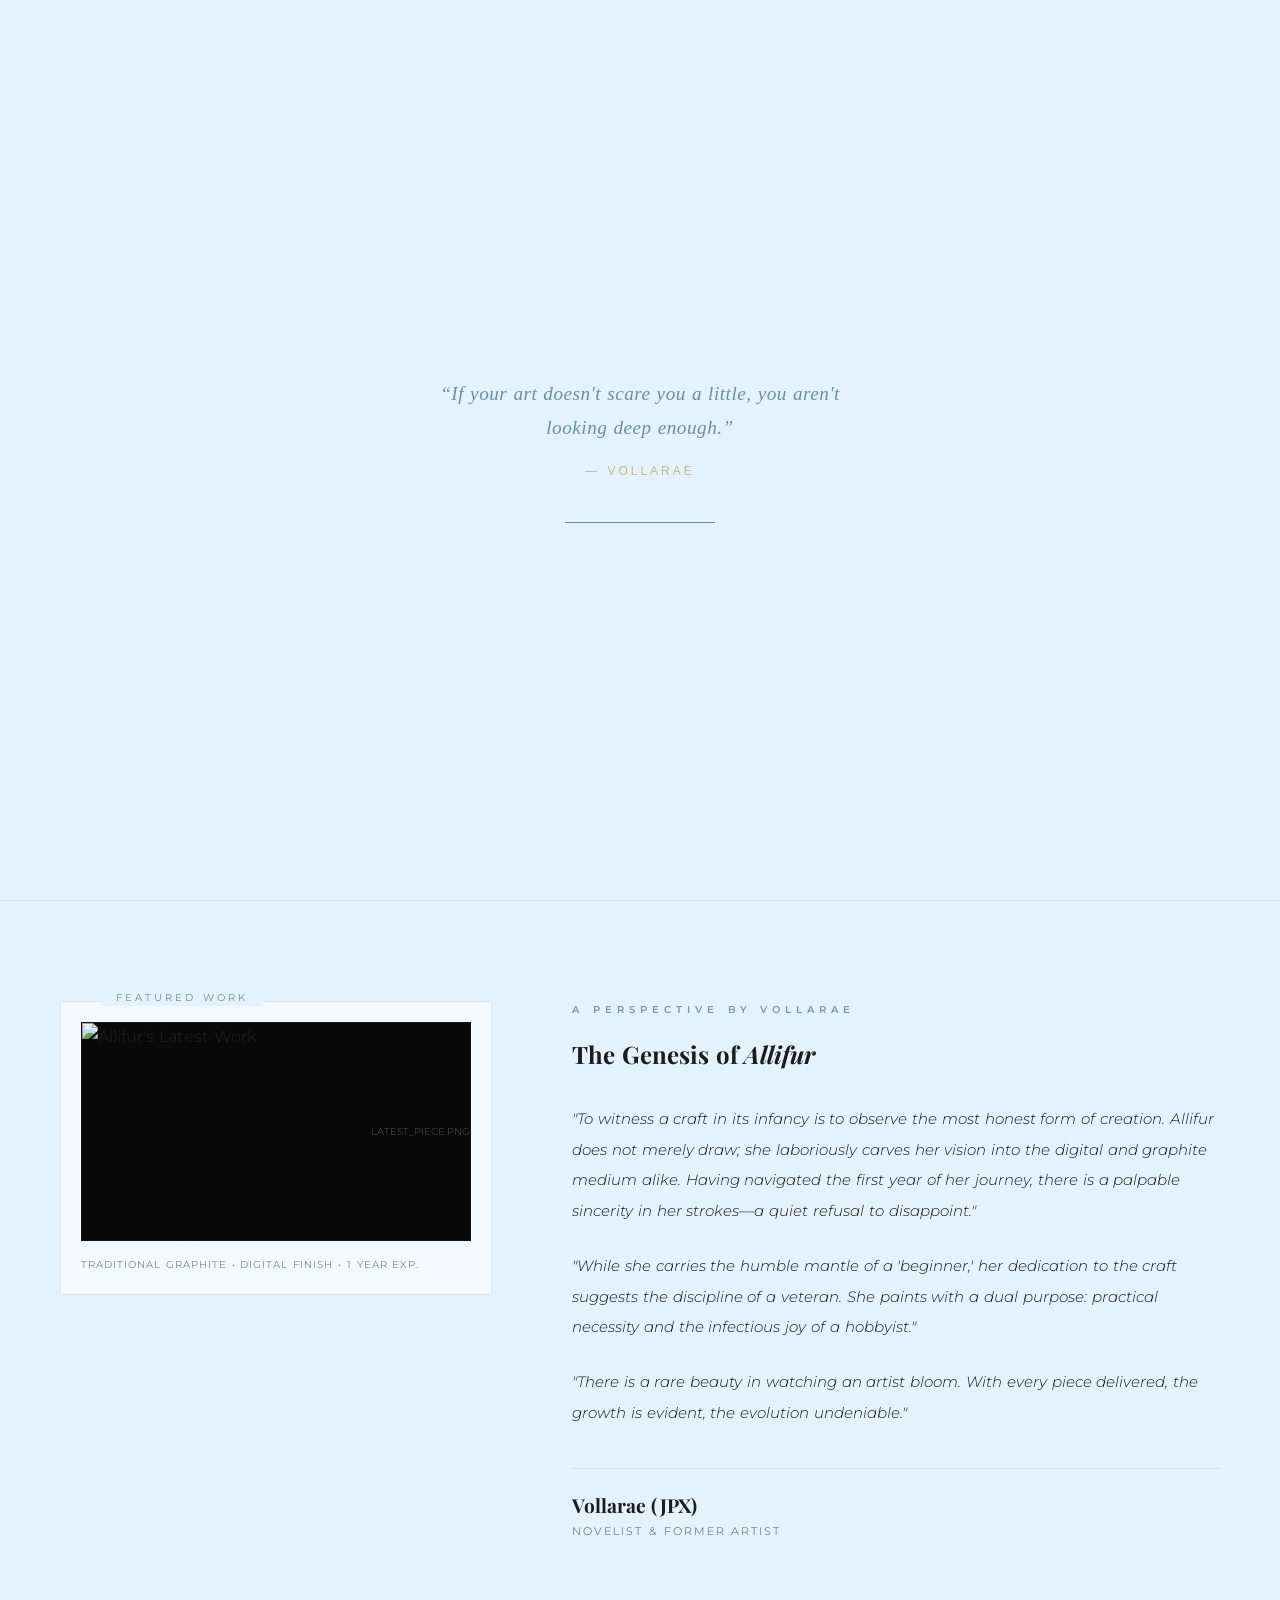
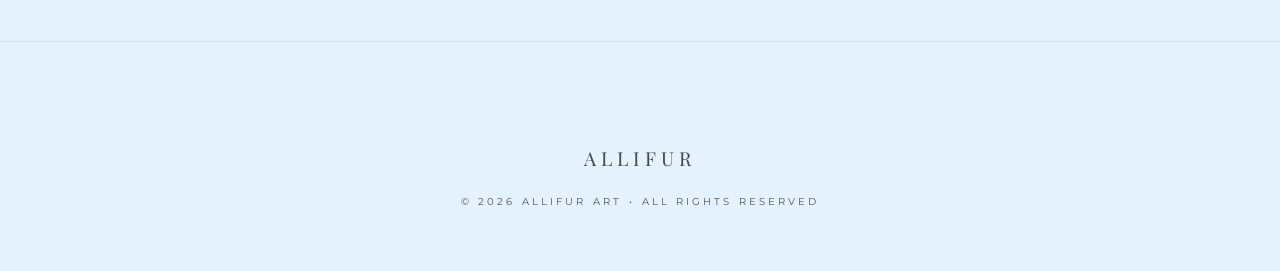
==== index.html @ 72c59e53 "Add grain overlay div to index.html" ====
<!DOCTYPE html>
<html lang="en">
<head>
    <meta charset="UTF-8">
    <meta name="viewport" content="width=device-width, initial-scale=1.0">
    <title>ALLIFUR | Traditional Illustrator</title>
    <link href="https://fonts.googleapis.com/css2?family=Montserrat:wght@300;400;500;600&family=Playfair+Display:ital,wght@0,700;1,400;1,700&display=swap" rel="stylesheet">
    <link rel="stylesheet" href="style.css">
</head>
<body>
    <div class="grain-overlay"></div>
     <div id="preloader">
        <div class="loader-content">
            <p id="quote-text"></p>
            <div class="loader-bar">
                <div class="progress"></div>
            </div>
        </div>
    </div>
    
    <div class="cursor-dot"></div>
    <div class="cursor-outline"></div>

    <nav class="navbar">
        <div class="container" style="display: flex; justify-content: space-between; align-items: center; width: 100%;">
            <a href="index.html" class="logo">ALLIFUR</a>
            
            <div class="menu-toggle">
                <div class="line1"></div>
                <div class="line2"></div>
            </div>

            <ul class="nav-links">
                <li><a href="index.html" class="active">Home</a></li>
                <li><a href="commission.html">Commissions</a></li>
                <li><a href="vouches.html">Vouches</a></li>
                <li><a href="request.html">Inquiry</a></li>
            </ul>
        </div>
    </nav>

<main class="hero">
    <div class="container reveal">
        <div class="hero-wrapper">
            <span class="sub-title">Fine Art & Illustration</span>
            <h1 class="h1-hero">Elegance in <i>Traditional</i> Pencil.</h1>
            <p class="text-dim" style="max-width: 500px; margin-bottom: 40px;">
                Capturing character through high-fidelity sketches and curated digital finishing. 
            </p>
            
            <div class="hero-btns" style="display: flex; gap: 20px;">
                <a href="commission.html" class="btn btn-primary">VIEW SERVICES</a>
                <a href="vouches.html" class="btn">PORTFOLIO</a>
            </div>
        </div>
    </div>
</main>
        
        <div class="scroll-indicator">
            <div class="mouse"></div>
        </div>
    </main>

<section class="about-section" style="padding: 100px 0; border-top: 1px solid var(--glass-border);">
    <div class="container reveal">
        <div class="editorial-grid">
            
            <div class="art-display-box">
                <span class="box-label">Featured Work</span>
                <div class="inner-frame">
                    <img src="latest-piece.jpg" alt="Allifur's Latest Work" style="width:100%; height:100%; object-fit:cover;">
                    <p class="text-dim" style="font-size: 0.6rem;">LATEST_PIECE.PNG</p>
                </div>
                <div style="margin-top: 15px; font-size: 0.65rem; letter-spacing: 1px; color: var(--accent);">
                    TRADITIONAL GRAPHITE • DIGITAL FINISH • 1 YEAR EXP.
                </div>
            </div>

            <div class="testimony-content">
                <span class="sub-title">A Perspective by Vollarae</span>
                <h2 class="h2-editorial" style="font-family: 'Playfair Display'; margin-bottom: 30px;">The Genesis of <i>Allifur</i></h2>
                
                <div class="quote-body">
                    <p>"To witness a craft in its infancy is to observe the most honest form of creation. Allifur does not merely draw; she laboriously carves her vision into the digital and graphite medium alike. Having navigated the first year of her journey, there is a palpable sincerity in her strokes—a quiet refusal to disappoint."</p>
                    
                    <p>"While she carries the humble mantle of a 'beginner,' her dedication to the craft suggests the discipline of a veteran. She paints with a dual purpose: practical necessity and the infectious joy of a hobbyist."</p>
                    
                    <p>"There is a rare beauty in watching an artist bloom. With every piece delivered, the growth is evident, the evolution undeniable."</p>
                </div>

                <div class="testimony-footer" style="margin-top: 40px; border-top: 1px solid var(--glass-border); padding-top: 20px;">
                    <p style="font-family: 'Playfair Display'; font-size: 1.2rem; font-weight: 700;">Vollarae (JPX)</p>
                    <p class="text-dim" style="font-size: 0.7rem; letter-spacing: 2px; text-transform: uppercase;">Novelist & Former Artist</p>
                </div>
            </div>

        </div>
    </div>
</section>

    <footer>
        <div class="container">
            <span class="footer-logo">ALLIFUR</span>
            <p class="footer-credits">© 2026 ALLIFUR ART • ALL RIGHTS RESERVED</p>
        </div>
    </footer>

    <script src="script.js"></script>
</body>
</html>
---- style.css ----
/* --- PLEASE DO NOT MESS WITH MY NOTES IF YOU'RE GOING TO EDIT THE SCRIPT--- */

@import url('https://fonts.googleapis.com/css2?family=Montserrat:wght@300;400;500;600&family=Playfair+Display:ital,wght@0,700;1,400;1,700&display=swap');

/* --- GLOBAL OVERFLOW PREVENTER --- */
html, body {
    width: 100%;
    margin: 0;
    padding: 0;
    overflow-x: hidden; /* Kills the horizontal scroll/lean */
    position: relative;
}

/* Ensure every container respects the screen width */
.container {
    width: 100%;
    max-width: 1200px; /* Whatever design width is */
    margin: 0 auto;
    padding: 0 20px; /* Balanced side-gutters */
    box-sizing: border-box; /* Crucial: includes padding in the width calculation */
}

* {
    box-sizing: border-box; /* Applies to every single element on the site */
}

:root {
    /* Main Backgrounds */
    --bg: #E3F2FD;                /* Soft Sky Blue (calm and easy on eyes) */
    --bg-elevated: #FFFFFF;       /* Keep cards white for that clean "float" look */
    --bg-soft: #D1E9FA;           /* Slightly deeper sky blue for sections */

    /* Accents */
    --accent: #6B8FA3;            /* Muted blue (trust + modern) */
    --accent-rgb: 107, 143, 163;
    --accent-soft: #DCE6EC;       /* Hover / background tint */
    --accent-secondary: #C6A96B;  /* Soft champagne (luxury touch) */
    --accent-glow: rgba(107, 143, 163, 0.2);

    /* Text Colors */
    --text: #1C1C1C;              /* Primary text */
    --text-dim: #555555;          /* Secondary text */
    --text-soft: #888888;         /* Subtle text / labels */
    --text-on-accent: #FFFFFF;    /* Text when inside a blue button */

    /* Borders & Lines */
    --border: #E2E2E2;
    --border-soft: #EEEEEE;

    /* Glassmorphism (Updated for Light Theme) */
    --glass: rgba(255, 255, 255, 0.6);
    --glass-border: rgba(0, 0, 0, 0.08);
    --glass-surface: rgba(255, 255, 255, 0.85);
    
    /* Shadows */
    --shadow-soft: 0 4px 20px rgba(0, 0, 0, 0.05);
    --shadow-medium: 0 8px 30px rgba(0, 0, 0, 0.08);

    /* Animation & Layout */
    --transition-slow: all 0.6s cubic-bezier(0.19, 1, 0.22, 1);
    --transition-fast: all 0.3s ease;
    --container: 1250px;

    /* Typography Clamps */
    --fs-h1: clamp(2.5rem, 7vw, 4.5rem);
    --fs-h2: clamp(1.8rem, 4vw, 2.5rem);
    --fs-body: 1rem;

    /* --- FORM SPECIFIC FIXES --- */
    /* Makes inputs stay light even if browser defaults try to interfere */
    --input-bg: var(--bg-elevated);
    --input-text: var(--text);
    --input-border: var(--border);
}

#preloader {
    position: fixed;
    top: 0;
    left: 0;
    width: 100%;
    height: 100%;
    background-color: #E3F2FD; /* Sky Blue */
    display: flex;
    justify-content: center;
    align-items: center;
    z-index: 10000; /* Ensures it stays on top of everything */
    
    /* Cinematic fade-out transition */
    transition: opacity 1.2s ease-in-out, visibility 1.2s;
}

/* Class added by JavaScript when loading is finished */
#preloader.loaded {
    opacity: 0;
    visibility: hidden;
}

.loader-content {
    text-align: center;
    padding: 40px;
    max-width: 500px;
}

#quote-text {
    font-family: serif;
    font-size: 1.2rem;
    color: var(--accent);
    letter-spacing: 0.5px;
    font-style: italic;
    line-height: 1.8;
    margin-bottom: 40px;
    
    /* Initial state for the fade-in animation */
    opacity: 0;
    filter: blur(8px);
    transform: translateY(15px);
    animation: quoteReveal 2.5s forwards 0.5s;
}

.loader-bar {
    width: 150px;
    height: 1px; /* Ultra-thin minimalist line */
    background: rgba(107, 143, 163, 0.1);
    margin: 0 auto;
    position: relative;
    overflow: hidden;
}

.progress {
    width: 0%;
    height: 100%;
    background: var(--accent);
    position: absolute;
    top: 0;
    left: 0;
    /* Matches the 3.5s timer JS */
    animation: progressFill 3s forwards cubic-bezier(0.65, 0, 0.35, 1);
}

/* ANIMATIONS */
@keyframes quoteReveal {
    0% {
        opacity: 0;
        filter: blur(8px);
        transform: translateY(15px);
    }
    100% {
        opacity: 1;
        filter: blur(0);
        transform: translateY(0);
    }
}

@keyframes progressFill {
    0% { width: 0%; }
    100% { width: 100%; }
}

/* Prevent page from jumping when preloader vanishes */
body.loading {
    overflow: hidden;
}

.quote-sig {
    display: block;
    margin-top: 15px;
    font-size: 0.75rem;
    letter-spacing: 3px;
    text-transform: uppercase;
    color: var(--accent-secondary); /* That gold just perfected */
    font-style: normal;
    font-family: sans-serif; /* A clean contrast to the serif quote */
    opacity: 0.8;
}

/* --- 0. LAYOUT SAFETY FIXES --- */
.hero {
    display: flex;
    align-items: center;
    justify-content: flex-start;
    height: 100vh;
    height: 100dvh;
    width: 100%;
    padding: 0 8%;
    margin: 0;
    position: relative;
    overflow: hidden; /* Important: Clips any runaway elements */
}

.preview-section {
    padding: 80px 0;
    background: var(--bg);
    border-top: 1px solid var(--glass-border); /* Elegant divider */
    margin-top: 0; 
}

.art-display-box {
    width: 100%;
    max-width: 900px;
    margin: 0 auto;
    background: var(--glass);
    border: 1px solid var(--glass-border);
    padding: 20px;
    position: relative;
    transition: var(--transition-slow);
}

.art-display-box:hover {
    border-color: var(--accent);
    box-shadow: 0 0 30px var(--accent-glow);
}

.inner-frame {
    width: 100%;
    aspect-ratio: 16 / 9; /* Or 4 / 5 depending on Joanah's art style */
    background: #080808;
    display: flex;
    align-items: center;
    justify-content: center;
    overflow: hidden;
    border: 1px solid rgba(255,255,255,0.05);
}

.box-label {
    position: absolute;
    top: -12px;
    left: 40px;
    background: var(--bg);
    padding: 0 15px;
    font-size: 0.6rem;
    letter-spacing: 3px;
    color: var(--accent);
    text-transform: uppercase;
}

.hero-wrapper {
    position: relative;
    z-index: 2;
    max-width: 1200px;
}

.h1-hero {
    margin: 0 0 25px 0;
    line-height: 1.1;
    word-wrap: break-word; /* Prevents long words from breaking layout */
}

.hero-header {
    background: linear-gradient(to bottom, #050505, #080808);
    padding-bottom: 60px;
}

.card-image-preview .art-placeholder {
    border: 1px solid var(--glass-border);
    background: #000;
    display: flex;
    align-items: center;
    justify-content: center;
    font-size: 0.6rem;
    letter-spacing: 2px;
    color: var(--text-dim);
}

/* Ensure the navbar has a distinct layer */
.navbar {
    background: linear-gradient(to bottom, rgba(5,5,5,1) 0%, rgba(5,5,5,0) 100%);
    height: 100px;
    z-index: 1000;
}

/* --- 1. RESET & PERFORMANCE --- */
* { 
    margin: 0; 
    padding: 0; 
    box-sizing: border-box; 
    -webkit-font-smoothing: antialiased;
    -moz-osx-font-smoothing: grayscale;
}

html { 
    scroll-behavior: smooth; 
    background-color: var(--bg); 
}

body {
    background-color: var(--bg);
    color: var(--text);
    font-family: 'Montserrat', sans-serif;
    line-height: 1.7;
    overflow-x: hidden;
    word-spacing: 0.05em;
}

/* --- 2. THE GRAIN ENGINE --- */
/* Cinematic film-grain look that moves */
body::after {
    content: "";
    position: fixed;
    top: 0; 
    left: 0; 
    width: 100%; 
    height: 100%; /* Changed from 300% to 100% to stop the void */
    background-image: url('https://grainy-gradients.vercel.app/noise.svg');
    opacity: 0.04;
    pointer-events: none;
    z-index: 9999;
    /* Subtler animation that doesn't move the actual box */
    animation: grain-shift 1s steps(2) infinite;
}

@keyframes grain-shift {
    0% { transform: translate(0,0); }
    50% { transform: translate(-1%, -1%); }
    100% { transform: translate(1%, 1%); }
}

/* --- 3. MASTER TYPOGRAPHY --- */
.h1-hero {
    font-size: var(--fs-h1);
    font-family: 'Playfair Display', serif;
    font-weight: 700;
    line-height: 1.05;
    letter-spacing: -0.03em;
    margin-bottom: 20px;
}

.h1-hero i {
    font-family: 'Playfair Display', serif;
    font-style: italic;
    font-weight: 400;
    color: var(--accent);
    padding-right: 0.05em; /* Optical adjustment */
}

.sub-title {
    color: var(--accent);
    text-transform: uppercase;
    font-size: 0.65rem;
    font-weight: 600;
    letter-spacing: 5px;
    display: block;
    margin-bottom: 15px;
    opacity: 0.9;
}

.text-dim {
    color: var(--text-dim);
    font-weight: 300;
}

a { 
    color: inherit; 
    text-decoration: none; 
    transition: var(--transition-fast); 
}

/* --- 4. NAVIGATION ARCHITECTURE --- */
.navbar {
    position: fixed;
    top: 0; 
    width: 100%;
    padding: 35px 6%;
    display: flex;
    justify-content: space-between;
    align-items: center;
    z-index: 1000;
    transition: var(--transition-slow);
}

/* Subtle glass effect when scrolling */
.navbar.scrolled {
    padding: 18px 6%;
    background: rgba(5, 5, 5, 0.75);
    backdrop-filter: blur(15px);
    -webkit-backdrop-filter: blur(15px);
    border-bottom: 1px solid var(--glass-border);
}

.logo {
    font-family: 'Playfair Display', serif;
    font-size: 1.5rem;
    font-weight: 700;
    letter-spacing: 3px;
    text-transform: uppercase;
    color: var(--text);
    position: relative;
}

.nav-links {
    display: flex;
    gap: 35px;
    list-style: none;
}

.nav-links a {
    color: var(--text);
    text-decoration: none;
    font-size: 0.7rem;
    letter-spacing: 3px;
    text-transform: uppercase;
    transition: var(--transition-fast);
    opacity: 0.8;
    position: relative; /* CRITICAL: This allows the underline to position correctly */
    padding-bottom: 8px; /* Gives the underline some breathing room */
}

/* Hover and Active states */
.nav-links a:hover, 
.nav-links a.active {
    color: var(--accent-secondary) !important; /* Champagne Gold */
    opacity: 1;
}

/* Gold Underline Animation */
.nav-links a::after {
    content: '';
    position: absolute;
    bottom: 0; 
    left: 0;
    width: 0; 
    height: 1px;
    background: var(--accent-secondary); /* Champagne Gold */
    transition: var(--transition-fast);
}

.nav-links a:hover::after, 
.nav-links a.active::after {
    width: 100%;
}

/* --- 5. BUTTON SYSTEM (HIGH-END) --- */
.btn {
    display: inline-flex;
    align-items: center;
    justify-content: center;
    padding: 18px 40px;
    background-color: var(--accent); /* Muted Blue */
    color: var(--text-on-accent);
    text-transform: uppercase;
    letter-spacing: 3px;
    font-size: 0.75rem;
    font-weight: 600;
    border: 1px solid var(--accent);
    transition: var(--transition-slow);
    cursor: pointer;
    position: relative;
    overflow: hidden;
}

/* Inverted hover effect */
.btn::before {
    content: '';
    position: absolute;
    top: 0; left: 0;
    width: 0; height: 100%;
    background: var(--text);
    transition: var(--transition-slow);
    z-index: -1;
}

.btn:hover {
    background-color: transparent;
    color: var(--accent);
    box-shadow: 0 10px 25px var(--accent-glow);
    transform: translateY(-3px);
}

.btn:hover::before {
    width: 100%;
}

.btn-primary {
    background: var(--accent);
    color: #000;
    border: 1px solid var(--accent);
}

.btn-primary::before {
    background: var(--text);
}

.btn-primary:hover {
    box-shadow: 0 15px 40px rgba(212, 175, 55, 0.2);
}

.btn-outline {
    background-color: transparent;
    border: 1px solid var(--accent-secondary); /* Soft Champagne */
    color: var(--accent-secondary);
}

.btn-outline:hover {
    background-color: var(--accent-secondary);
    color: #fff;
    box-shadow: 0 10px 25px rgba(198, 169, 107, 0.2);
    transform: translateY(-3px);
}

/* --- 6. SCROLL REVEAL UTILITY --- */
.reveal {
    opacity: 0;
    transform: translateY(30px);
    transition: all 0.8s ease-out;
}

.reveal.active {
    opacity: 1 !important; /* The !important ensures it overrides any conflicts */
    transform: translateY(0);
}

/* --- 7. COMMISSION CARDS (GLASS ARCHITECTURE) --- */
.comm-grid-container {
    display: grid;
    grid-template-columns: repeat(auto-fit, minmax(320px, 1fr));
    gap: 40px;
    margin: 0 auto;
}

.comm-card {
    background: var(--glass);
    border: 1px solid var(--glass-border);
    backdrop-filter: blur(12px);
    -webkit-backdrop-filter: blur(12px);
    padding: 70px 50px;
    position: relative;
    display: flex;
    flex-direction: column;
    transition: var(--transition-slow);
    overflow: hidden; /* Contains the hover sheen */
}

/* Light-Sweep Effect on Hover */
.comm-card::before {
    content: '';
    position: absolute;
    top: 0; left: -150%;
    width: 100%; height: 100%;
    background: linear-gradient(
        90deg, 
        transparent, 
        rgba(255, 255, 255, 0.04), 
        transparent
    );
    transition: 0.8s cubic-bezier(0.16, 1, 0.3, 1);
}

.comm-card:hover::before {
    left: 150%;
}

.comm-card:hover {
    transform: translateY(-15px) scale(1.01);
    background: var(--glass-surface);
    border-color: var(--accent);
    box-shadow: 0 40px 80px rgba(0, 0, 0, 0.6), 
                0 0 25px var(--accent-glow);
}

/* Featured Card Distinction */
.comm-card.featured {
    border-color: rgba(212, 175, 55, 0.3);
    background: rgba(212, 175, 55, 0.02);
}

.comm-card.featured .tag {
    position: absolute;
    top: 0; right: 0;
    background: var(--accent);
    color: #000;
    font-size: 0.6rem;
    padding: 6px 15px;
    font-weight: 800;
    letter-spacing: 2px;
    text-transform: uppercase;
}

/* --- 8. PRICE LIST --- */
.price-list {
    list-style: none;
    margin: 30px 0 40px 0;
}

.price-list li {
    display: flex;
    justify-content: space-between;
    align-items: flex-end;
    padding: 20px 0;
    border-bottom: 1px solid var(--glass-border);
}

.price-list li span:first-child {
    font-size: 0.75rem;
    font-weight: 500;
    text-transform: uppercase;
    letter-spacing: 2.5px;
    color: var(--text-dim);
}

.price-list li span:last-child {
    font-family: 'Playfair Display', serif;
    font-size: 1.6rem;
    font-weight: 700;
    color: var(--accent);
    line-height: 1;
}

/* Card Description Text */
.comm-desc {
    font-size: 0.9rem;
    color: var(--text-maint);
    line-height: 1.8;
    margin-bottom: 30px;
    font-weight: 300;
}

/* --- 7. COMMISSION CARDS (GLASS ARCHITECTURE) --- */
.comm-grid-container {
    display: grid;
    grid-template-columns: repeat(auto-fit, minmax(320px, 1fr));
    gap: 40px;
    margin: 0 auto;
}

.comm-card {
    background: var(--glass);
    border: 1px solid var(--glass-border);
    backdrop-filter: blur(12px);
    -webkit-backdrop-filter: blur(12px);
    padding: 70px 50px;
    position: relative;
    display: flex;
    flex-direction: column;
    transition: var(--transition-slow);
    overflow: hidden; /* Contains the hover sheen */
}

/* Light-Sweep Effect on Hover */
.comm-card::before {
    content: '';
    position: absolute;
    top: 0; left: -150%;
    width: 100%; height: 100%;
    background: linear-gradient(
        90deg, 
        transparent, 
        rgba(255, 255, 255, 0.04), 
        transparent
    );
    transition: 0.8s cubic-bezier(0.16, 1, 0.3, 1);
}

.comm-card:hover::before {
    left: 150%;
}

.comm-card:hover {
    transform: translateY(-15px) scale(1.01);
    background: var(--glass-surface);
    border-color: var(--accent);
    box-shadow: 0 40px 80px rgba(0, 0, 0, 0.6), 
                0 0 25px var(--accent-glow);
}

/* Featured Card Distinction */
.comm-card.featured {
    border-color: rgba(212, 175, 55, 0.3);
    background: rgba(212, 175, 55, 0.02);
}

.comm-card.featured .tag {
    position: absolute;
    top: 0; right: 0;
    background: var(--accent);
    color: #000;
    font-size: 0.6rem;
    padding: 6px 15px;
    font-weight: 800;
    letter-spacing: 2px;
    text-transform: uppercase;
}

/* --- 8. PRICE LIST  --- */
.price-list {
    list-style: none;
    margin: 30px 0 40px 0;
}

.price-list li {
    display: flex;
    justify-content: space-between;
    align-items: flex-end;
    padding: 20px 0;
    border-bottom: 1px solid var(--glass-border);
}

.price-list li span:first-child {
    font-size: 0.75rem;
    font-weight: 500;
    text-transform: uppercase;
    letter-spacing: 2.5px;
    color: var(--text-dim);
}

.price-list li span:last-child {
    font-family: 'Playfair Display', serif;
    font-size: 1.6rem;
    font-weight: 700;
    color: var(--accent);
    line-height: 1;
}

/* Card Description Text */
.comm-desc {
    font-size: 0.9rem;
    color: var(--text-maint);
    line-height: 1.8;
    margin-bottom: 30px;
    font-weight: 300;
}

/* --- 12. INQUIRY FORM  --- */
.form-group {
    display: flex;
    flex-direction: column;
    gap: 12px;
    margin-bottom: 10px;
}

input, textarea, select {
    width: 100%;
    padding: 22px;
    background: rgba(255, 255, 255, 0.015);
    border: 1px solid var(--glass-border);
    color: var(--text);
    font-family: 'Montserrat', sans-serif;
    font-size: 1rem; /* Essential for iOS - no auto-zoom */
    font-weight: 300;
    letter-spacing: 1px;
    outline: none;
    transition: var(--transition-slow);
    border-radius: 0;
    box-shadow: inset 0 2px 10px rgba(0,0,0,0.2);
}

/* Custom Styled Select Dropdown */
select {
    appearance: none;
    background-image: url("data:image/svg+xml,%3Csvg xmlns='http://www.w3.org/2000/svg' width='12' height='12' fill='%23d4af37' viewBox='0 0 16 16'%3E%3Cpath d='M7.247 11.14 2.451 5.658C1.885 5.013 2.345 4 3.204 4h9.592a1 1 0 0 1 .753 1.659l-4.796 5.48a1 1 0 0 1-1.506 0z'/%3E%3C/svg%3E");
    background-repeat: no-repeat;
    background-position: calc(100% - 25px) center;
    cursor: pointer;
}

input:focus, textarea:focus, select:focus {
    background: rgba(255, 255, 255, 0.03);
    border-color: var(--accent);
    box-shadow: inset 0 2px 15px rgba(0,0,0,0.4), 
                0 0 15px var(--accent-glow);
}

::placeholder {
    color: rgba(255, 255, 255, 0.15);
    font-size: 0.85rem;
    text-transform: uppercase;
    letter-spacing: 2px;
}

/* --- 13. GUIDELINES (CONTRACT STYLING) --- */
.guideline-block {
    border-left: 1px solid var(--glass-border);
    padding: 0 0 40px 30px;
    position: relative;
    transition: var(--transition-slow);
}

.guideline-block::before {
    content: '';
    position: absolute;
    top: 0; left: -1px;
    width: 1px; height: 0;
    background: var(--accent);
    transition: 1s cubic-bezier(0.16, 1, 0.3, 1);
}

.guideline-block:hover::before {
    height: 100%;
}

.guideline-block h3 {
    font-size: 0.75rem;
    letter-spacing: 4px;
    color: var(--accent);
    margin-bottom: 15px;
    text-transform: uppercase;
}

.guideline-block p {
    font-size: 0.95rem;
    line-height: 1.9;
    color: var(--text-maint);
}

.guideline-block b {
    color: #fff;
    font-weight: 600;
}

/* --- 14. FOOTER (THE SIGN-OFF) --- */
footer {
    padding: 100px 0 60px 0;
    text-align: center;
    border-top: 1px solid var(--glass-border);
}

.footer-logo {
    font-family: 'Playfair Display', serif;
    font-size: 1.2rem;
    letter-spacing: 5px;
    margin-bottom: 20px;
    display: block;
    opacity: 0.8;
}

.footer-credits {
    font-size: 0.6rem;
    letter-spacing: 3px;
    color: var(--text-dim);
    text-transform: uppercase;
}

/* --- 15. TABLET & DESKTOP REFINEMENTS (1024px - 1440px) --- */
@media (max-width: 1200px) {
    .container { width: 92%; }
    .comm-card { padding: 50px 35px; }
}

@media (max-width: 1024px) {
    :root {
        --fs-h1: 4rem;
    }
    .comm-grid-container {
        grid-template-columns: repeat(auto-fit, minmax(280px, 1fr));
        gap: 25px;
    }
}

/* --- 16. MOBILE CORE (768px and below) --- */
@media (max-width: 768px) {
    :root {
        --fs-h1: 3.2rem;
        --fs-h2: 2.4rem;
    }

    /* Kill custom cursor on touch - prevents input lag */
    .cursor-dot, .cursor-outline { 
        display: none !important; 
    }

    /* Adjust Navigation for Mobile */
    .navbar {
        padding: 20px 6%;
    }

    .nav-links {
        display: none; /* Recommended: Add a Hamburger Menu or keep it simple */
    }

    /* Section Spacing */
    section {
        padding: 80px 0;
    }

    .hero-header {
        margin-top: 120px !important;
        margin-bottom: 50px !important;
    }

    /* Stack Grids to Single Column */
    .comm-grid-container, 
    .comm-grid {
        grid-template-columns: 1fr;
        gap: 20px;
    }

    /* Adjust Card Padding for small screens */
    .comm-card {
        padding: 45px 30px;
        min-height: auto;
    }

    .price-list li span:last-child {
        font-size: 1.3rem;
    }

    /* Vouch Overlay scaling for mobile */
    #vouch-overlay {
        padding: 15px;
    }

    .close-overlay {
        top: 20px;
        right: 20px;
        font-size: 2rem;
    }
}

/* --- 17. SMALL PHONE OPTIMIZATION (480px and below) --- */
@media (max-width: 480px) {
    :root {
        --fs-h1: 2.8rem;
    }

    .h1-hero {
        line-height: 1.1;
    }

    .btn {
        width: 100%; /* Bigger tap targets */
        padding: 20px;
    }

    input, textarea, select {
        padding: 18px;
        font-size: 16px; /* Strict 16px to prevent iOS zoom-in glitch */
    }

    .guideline-block {
        padding: 0 0 30px 20px;
    }
    
    /* Ensure images in the gallery don't get too tiny */
    .art-card {
        padding: 10px;
    }
}

/* --- 18. PRINT & UTILITY --- */
.hidden { display: none !important; }

/* Selection Color - The Final Polish */
::selection {
    background: var(--accent);
    color: #000;
}

/* --- EDITORIAL GRID (Desktop) --- */
.editorial-grid {
    display: grid;
    grid-template-columns: 1fr 1.5fr; /* Art is 40%, Text is 60% */
    gap: 80px;
    align-items: start;
}

.quote-body p {
    color: var(--text-maint);
    font-weight: 300;
    line-height: 2;
    margin-bottom: 25px;
    font-style: italic;
    font-size: 0.95rem;
}

/* --- MOBILE RESPONSIVENESS (The Fix) --- */
@media (max-width: 992px) {
    .editorial-grid {
        grid-template-columns: 1fr; /* Stacks art on top of text */
        gap: 50px;
    }
    
    .art-display-box {
        max-width: 500px;
        margin: 0 auto; /* Centers the art on mobile */
    }

    .testimony-content {
        text-align: center;
    }
    
    .testimony-footer {
        display: flex;
        flex-direction: column;
        align-items: center;
    }
}

@media (max-width: 768px) {
    .form-grid {
        grid-template-columns: 1fr !important; /* Stack Name and Discord vertically */
    }
    
    .accordion-content.open {
        padding: 25px 15px; /* Less padding on small screens */
    }
    
    .form-container {
        padding: 25px 20px !important;
    }
}

/* --- 19. ACCORDION (Guidelines) --- */
.guidelines-accordion {
    border: 1px solid var(--glass-border);
    background: var(--glass);
    overflow: hidden;
}

.accordion-header {
    background: var(--glass-surface) !important;
    border: 1px solid var(--glass-border) !important;
    padding: 25px 40px !important;
    display: flex;
    justify-content: space-between;
    align-items: center;
    width: 100%;
    max-width: 1000px; /* Adjust to match your form width */
    margin: 0 auto;
    cursor: pointer;
    transition: var(--transition-fast);
}

.accordion-header:hover {
    background: rgba(255, 255, 255, 0.05) !important;
    border-color: var(--accent) !important;
}

.accordion-header span {
    color: var(--text-dim);
    letter-spacing: 2px;
    font-size: 0.75rem;
    text-transform: uppercase;
}

.accordion-content {
    max-height: 0; /* Hidden by default */
    opacity: 0;
    transition: all 0.6s cubic-bezier(0.16, 1, 0.3, 1);
    background: rgba(0, 0, 0, 0.2);
}

/* Logic for the 'open' class triggered by JS */
.accordion-content.open {
    max-height: 1200px; /* Large enough for all text */
    opacity: 1;
    padding: 40px;
}

/* --- 20. FORM REFINEMENTS --- */
.form-container {
    box-shadow: 0 20px 50px rgba(0,0,0,0.5);
}

input, textarea, select {
    font-family: 'Montserrat', sans-serif;
    font-size: 0.9rem;
    transition: all 0.3s ease;
    border-radius: 0; /* Sharp, editorial corners */
}

input:focus, textarea:focus, select:focus {
    border-color: var(--accent) !important;
    background: rgba(212, 175, 55, 0.05) !important;
    box-shadow: 0 0 15px rgba(212, 175, 55, 0.1);
}

/* Custom styling for the dropdown arrow */
select {
    appearance: none;
    background-image: url("data:image/svg+xml,%3Csvg xmlns='http://www.w3.org/2000/svg' width='12' height='12' fill='%23d4af37'%3E%3Cpath d='M0 2l6 8 6-8z'/%3E%3C/svg%3E");
    background-repeat: no-repeat;
    background-position: right 20px center;
}

/* --- ELEGANT FORM STYLING --- */
.elegant-label {
    display: block;
    font-size: 0.65rem;
    letter-spacing: 3px;
    text-transform: uppercase;
    color: var(--accent); /* New Muted Blue */
    margin-bottom: 15px;
    font-weight: 700;
}

.contact-method-grid {
    display: grid;
    grid-template-columns: repeat(auto-fit, minmax(130px, 1fr));
    gap: 12px;
}

.method-tile {
    cursor: pointer;
    position: relative;
    text-align: center;
}

.method-tile input {
    position: absolute;
    opacity: 0;
    width: 0;
    height: 0;
}

/* 1. Base State */
.method-tile span {
    display: block;
    padding: 18px 10px;
    background-color: var(--bg-elevated);
    border: 1px solid var(--border);
    color: var(--text-dim);
    font-size: 0.75rem;
    letter-spacing: 1px;
    transition: var(--transition-fast);
    text-align: center;
    user-select: none; /* Prevents text highlighting on double click */
}

/* 2. Hover State (PC specific) */
/* We add :not(:checked) so the hover doesn't fight the selected blue */
.method-tile:hover input:not(:checked) + span {
    border-color: var(--accent);
    color: var(--accent);
    background-color: var(--accent-soft);
}

/* 3. The "Checked" State (The Fix for PC) */
/* We use the input:checked selector to force the style */
.method-tile input:checked + span {
    background-color: var(--accent) !important;
    color: #FFFFFF !important;
    border-color: var(--accent) !important;
    box-shadow: 0 5px 15px var(--accent-glow);
    transform: translateY(-2px);
    z-index: 2;
}

/* 4. Text stays white even if hovering over a selected item */
.method-tile input:checked:hover + span {
    color: #FFFFFF !important;
    opacity: 0.9;
}

/* THE FIX: When the radio is checked, use the Blue Accent */
.method-tile input:checked + span {
    background: var(--accent) !important; /* Muted Blue */
    border-color: var(--accent) !important;
    color: #FFFFFF !important;            /* Pure White text for contrast */
    box-shadow: 0 5px 15px var(--accent-glow);
    transform: translateY(-2px);
}

.method-tile:hover span {
    border-color: var(--accent);
    color: var(--accent);
    background: var(--accent-soft); /* Very light blue tint on hover */
}

/* Accordion spacing fix */
.g-item {
    border-left: 1px solid var(--glass-border);
    padding-left: 20px;
}

/* --- SUCCESS STATE ANIMATION --- */
.success-overlay {
    text-align: center;
    padding: 100px 20px;
    animation: fadeInScale 1.2s cubic-bezier(0.16, 1, 0.3, 1) forwards;
}

.success-content {
    display: flex;
    flex-direction: column;
    align-items: center;
}

@keyframes fadeInScale {
    0% {
        opacity: 0;
        transform: scale(0.95) translateY(20px);
    }
    100% {
        opacity: 1;
        transform: scale(1) translateY(0);
    }
}

/* Optional: Make the form fade out smoothly when submitted */
.form-fade-out {
    opacity: 0;
    transform: translateY(-20px);
    transition: all 0.8s cubic-bezier(0.16, 1, 0.3, 1);
    pointer-events: none;
}

/* Ensure the soft charcoal background applies everywhere */
html, body, section, .request-section, .commissions-section {
    background-color: var(--bg) !important;
    color: var(--text);
}

/* Let's lighten the "Glass" slightly so it's visible against the charcoal */
.form-container, .vouch-card, .accordion-header {
    background: var(--glass-surface) !important;
    border: 1px solid var(--glass-border) !important;
}

select {
    appearance: none; /* Removes default browser arrow */
    background-color: #222224 !important; /* Matches your modern slate */
    background-image: url("data:image/svg+xml;charset=UTF-8,%3Csvg xmlns='http://www.w3.org/2000/svg' viewBox='0 0 24 24' fill='none' stroke='%23D1B67C' stroke-width='2' stroke-linecap='round' stroke-linejoin='round'%3E%3Cpolyline points='6 9 12 15 18 9'%3E%3C/polyline%3E%3C/svg%3E");
    background-repeat: no-repeat;
    background-position: right 20px center;
    background-size: 15px;
    border: 1px solid var(--glass-border) !important;
    color: var(--text) !important;
    padding: 18px 25px !important;
    width: 100%;
    cursor: pointer;
    font-family: inherit;
}

select:focus {
    border-color: var(--accent) !important;
    outline: none;
}

/* Fixes the "Options" list inside the dropdown */
select option {
    background-color: #1A1A1C; /* Matches your background */
    color: var(--text);
    padding: 10px;
}

/* Forces the navbar to blend with the charcoal background */
header, nav, .navbar {
    background-color: var(--bg); /* Keeps it Sky Blue */
    background: var(--bg) !important; /* Catch-all for gradients */
    border-bottom: 1px solid #C5A059; /* A deeper, more visible "Vintage Gold" */
    opacity: 0.8; /* Keeps it elegant rather than a solid plastic yellow */
    box-shadow: 0px 1px 0px rgba(255, 255, 255, 0.4); /* A tiny "highlight" under the gold line */
}

/* If you have a sticky/fixed header, ensure it doesn't have a shadow that looks like black ink */
header.sticky {
    background-color: rgba(26, 26, 28, 0.95) !important; /* Matches slate with slight transparency */
    backdrop-filter: blur(10px);
    box-shadow: none !important;
}

/* 1. Kill any existing gradients that start with black */
.navbar, 
.hero-header, 
.commissions-hero, 
header, 
nav {
    background-image: none !important; 
    background: var(--bg) !important;
    box-shadow: none !important;
}

/* 2. Fix the "Gap" at the top of the screen */
html, body {
    margin: 0;
    padding: 0;
    background-color: var(--bg) !important;
}

/* 3. If there is a 'fade' effect at the top of your page, this kills it */
body::before, 
body::after, 
.main-content::before {
    display: none !important;
    background: none !important;
}

/* 4. Ensure the Navbar doesn't have a fixed height that creates a black void */
.navbar {
    min-height: 80px;
    height: auto;
    display: flex;
    align-items: center;
}

/* --- VOUCH MASONRY & GRID ARRANGEMENT --- */
.vouch-masonry {
    display: grid;
    grid-template-columns: repeat(3, 1fr); /* 3 column desktop layout */
    grid-auto-rows: minmax(200px, auto);
    gap: 30px;
    align-items: start;
}

/* Featured Card (Vollarae) - Stands out and takes more vertical space */
.vouch-featured {
    grid-row: span 2; 
    border: 1px solid var(--accent) !important;
    background: rgba(209, 182, 124, 0.03) !important;
    box-shadow: 0 20px 40px rgba(0, 0, 0, 0.3);
}

.vouch-card {
    background: var(--glass-surface);
    border: 1px solid var(--glass-border);
    padding: 40px;
    position: relative;
    transition: var(--transition-slow);
    overflow: hidden;
}

.vouch-clickable {
    cursor: pointer;
}

.vouch-clickable:hover {
    background: rgba(255, 255, 255, 0.03);
    border-color: var(--accent);
    transform: translateY(-10px);
}

/* Template/Reserved State */
.vouch-template {
    filter: grayscale(1);
    opacity: 0.5;
    cursor: default;
}

/* --- VOUCH CONTENT STYLING --- */
.vouch-badge {
    position: absolute;
    top: 20px;
    right: 20px;
    font-size: 0.5rem;
    letter-spacing: 2px;
    color: var(--accent);
    border: 1px solid rgba(209, 182, 124, 0.3);
    padding: 4px 10px;
}

.client-name {
    font-family: 'Playfair Display';
    font-size: 1.8rem;
    margin-bottom: 5px;
    color: var(--text);
}

.client-title {
    display: block;
    font-size: 0.65rem;
    color: var(--accent);
    text-transform: uppercase;
    letter-spacing: 2px;
    margin-bottom: 25px;
    opacity: 0.8;
}

.vouch-quote {
    color: var(--text-dim);
    font-style: italic;
    line-height: 1.8;
    margin-bottom: 30px;
    font-size: 0.95rem;
}

.vouch-footer {
    display: flex;
    justify-content: space-between;
    align-items: center;
    border-top: 1px solid var(--glass-border);
    padding-top: 20px;
    font-size: 0.6rem;
    letter-spacing: 2px;
    text-transform: uppercase;
}

.view-label {
    color: var(--accent);
    border-bottom: 1px solid var(--accent);
    padding-bottom: 2px;
}

/* --- LIGHTBOX OVERLAY --- */
.vouch-overlay {
    display: none;
    position: fixed;
    inset: 0;
    background: rgba(10, 10, 11, 0.98);
    backdrop-filter: blur(25px);
    z-index: 9999;
    padding: 40px;
    justify-content: center;
    align-items: center;
    cursor: zoom-out;
}

.overlay-wrapper {
    position: relative;
    max-width: 900px;
    width: 95%;
    background: #161618;
    border: 1px solid var(--accent);
    padding: 20px;
    box-shadow: 0 40px 100px rgba(0,0,0,0.8);
    cursor: default;
}

#overlay-img {
    width: 100%;
    height: auto;
    display: block;
}

/* Privacy Text Styling */
.privacy-note {
    text-align: center;
    padding: 80px 40px;
    color: var(--text-dim);
    font-size: 0.9rem;
    letter-spacing: 2px;
    line-height: 2;
    text-transform: uppercase;
}

/* THE X BUTTON */
.overlay-close {
    position: fixed;
    top: 30px;
    right: 30px;
    width: 50px;
    height: 50px;
    background: var(--accent);
    color: #111;
    display: flex;
    align-items: center;
    justify-content: center;
    font-size: 1.8rem;
    font-weight: bold;
    border-radius: 50%;
    cursor: pointer;
    z-index: 10000;
    transition: transform 0.3s cubic-bezier(0.175, 0.885, 0.32, 1.275);
}

.overlay-close:hover {
    transform: rotate(90deg) scale(1.1);
}

/* --- RESPONSIVE BREAKPOINTS --- */
@media (max-width: 1100px) {
    .vouch-masonry {
        grid-template-columns: repeat(2, 1fr);
    }
}

@media (max-width: 768px) {
    .vouch-masonry {
        grid-template-columns: 1fr;
    }
    .vouch-featured {
        grid-row: auto;
    }
    .vouch-card {
        padding: 30px;
    }
}

/* Initial Hidden State */
#form-status {
    display: none; /* Script will change this to 'flex' */
    opacity: 0;
    transform: translateY(20px);
    transition: var(--transition-slow);
    text-align: center;
    padding: 100px 20px;
}

/* The 'Show' State (This is what the script triggers) */
#form-status.active {
    display: flex !important;
    flex-direction: column;
    align-items: center;
    justify-content: center;
    opacity: 1 !important;
    transform: translateY(0) !important;
}

.success-inner {
    max-width: 500px;
    background: var(--glass-surface);
    border: 1px solid var(--accent);
    padding: 60px;
    box-shadow: 0 0 50px var(--accent-glow);
}

/* --- GUIDELINE CONTENT FIX --- */

#guidelineContent {
    max-height: 0; /* Keeps it closed initially */
    overflow: hidden; /* Necessary for the slide effect */
    transition: max-height 0.5s cubic-bezier(0, 1, 0, 1); /* Smoother expansion */
    width: 100%; /* Ensures it fills the container */
}

#guidelineContent.open {
    max-height: 2000px; /* Give it plenty of room to grow */
    transition: max-height 0.5s ease-in-out;
}

/* The wrapper inside the accordion */
.guideline-grid {
    display: grid;
    grid-template-columns: repeat(auto-fit, minmax(300px, 1fr));
    gap: 40px;
    padding: 60px 0; /* Padding top/bottom */
    width: 100%;
    box-sizing: border-box;
}

/* Ensure individual rule boxes don't overflow */
.rule-box {
    border-left: 1px solid rgba(209, 182, 124, 0.2);
    padding-left: 25px;
    margin-bottom: 20px;
}

/* --- MOBILE REFINEMENTS --- */
@media (max-width: 768px) {
    /* Shrink the massive headers so they don't push the screen wide */
    .h2-editorial {
        font-size: 2.2rem !important; 
        line-height: 1.2;
    }

    /* Give the overall container more side-room */
    .container {
        padding: 0 25px; 
    }

    /* Fix the button/tile padding in the form */
    .method-tile {
        padding: 10px;
        font-size: 0.7rem;
    }

    /* Ensure the accordion content has internal padding so text doesn't touch the border */
    .accordion-content {
        padding: 0 15px;
    }
}

.hero-btns { /* Replace with whatever class contains those two buttons */
    display: flex;
    justify-content: center;
    gap: 15px;
    flex-wrap: wrap; /* This allows them to stack vertically on tiny phones */
    width: 100%;
}

.btn {
    flex: 1; /* Makes them equal width */
    min-width: 140px; /* Prevents them from getting TOO skinny */
    max-width: 200px;
    text-align: center;
}

@media (max-width: 768px) {
    /* 1. Force the grid to stay within screen bounds */
    .guideline-detailed-grid {
        grid-template-columns: 1fr !important; /* Force single column */
        gap: 20px !important;
        padding: 20px 10px !important; /* Reduce side padding */
        width: 100% !important;
        margin: 0 auto !important;
    }

    /* 2. Prevent the items from pushing outward */
    .g-item {
        width: 100% !important;
        max-width: 100% !important;
        padding-right: 10px !important; /* Ensure text doesn't hit the right edge */
        box-sizing: border-box !important;
    }

    /* 3. Handle long words in the text */
    .text-dim {
        word-wrap: break-word !important;
        overflow-wrap: break-word !important;
        white-space: normal !important;
        font-size: 0.8rem !important; /* Slightly smaller for better fit */
    }

    /* 4. Fix the Sovereignty box width */
    .rights-clause {
        margin: 0 10px 30px 10px !important;
        padding: 20px !important;
        width: auto !important;
    }
}

/* Ensure inputs and selects have consistent, readable colors */
input, 
textarea, 
select {
    background-color: #ffffff !important; /* Forces a light background */
    color: #333333 !important;            /* Forces dark, readable text */
    border: 1px solid #dddddd !important; /* A light grey border */
}

/* Fix for the dropdown options specifically */
select option {
    background-color: #ffffff;
    color: #333333;
}

/* Update the focus state so it doesn't turn black when clicking */
input:focus, 
textarea:focus, 
select:focus {
    background-color: #f9f9f9 !important;
    border-color: var(--accent) !important;
    color: #000000 !important;
    outline: none;
}
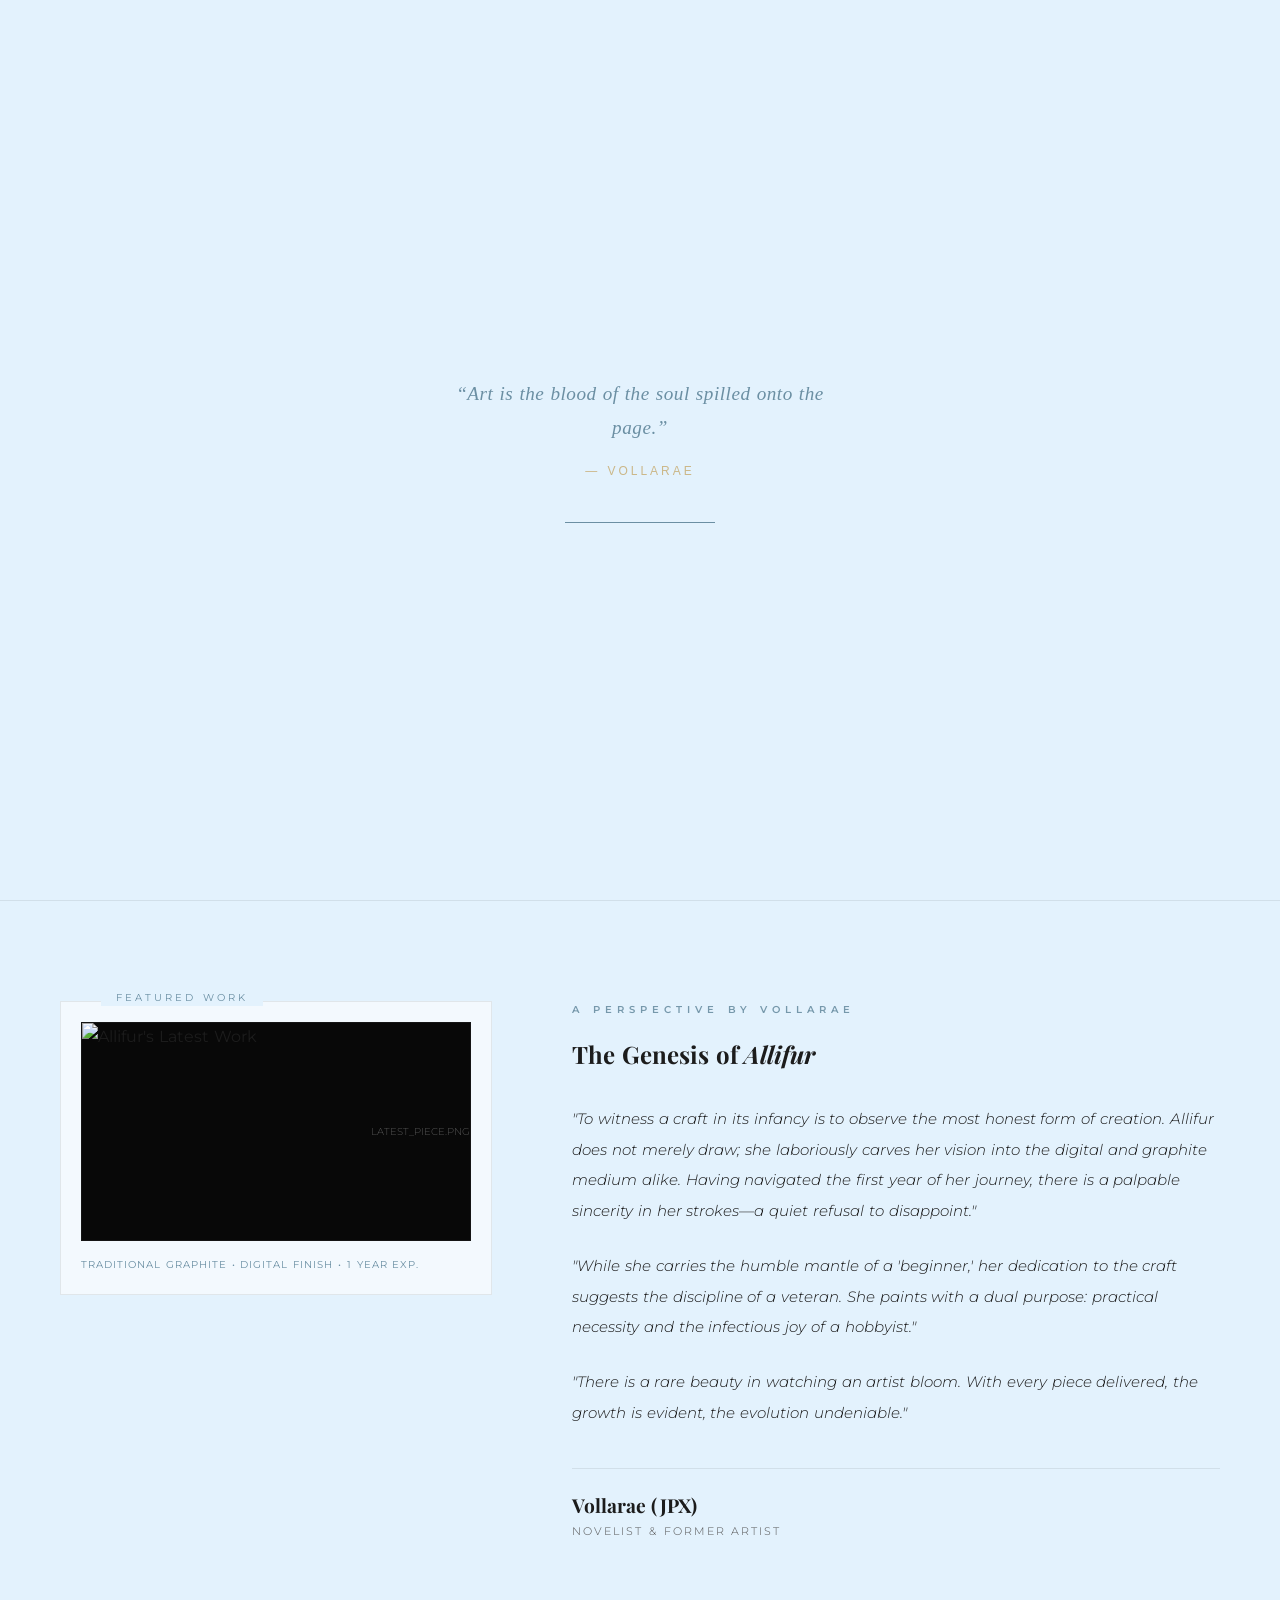
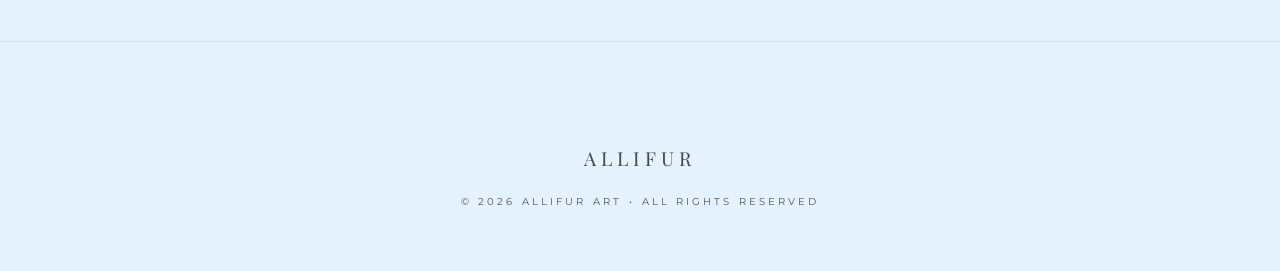
==== commit cd2ab180: "Remove grain overlay div from index.html" ====
--- a/index.html
+++ b/index.html
@@ -8,7 +8,7 @@
     <link rel="stylesheet" href="style.css">
 </head>
 <body>
-    <div class="grain-overlay"></div>
+
      <div id="preloader">
         <div class="loader-content">
             <p id="quote-text"></p>
--- a/style.css
+++ b/style.css
@@ -71,6 +71,20 @@
     --input-bg: var(--bg-elevated);
     --input-text: var(--text);
     --input-border: var(--border);
+}
+
+.grain-overlay {
+    position: fixed;
+    top: 0;
+    left: 0;
+    width: 100vw;
+    height: 100vh;
+    z-index: 9999; /* Sits just below the cursor but above everything else */
+    pointer-events: none; /* Click buttons through it */
+    opacity: 0.05; /* Adjust this to 0.08 if want "gritty" */
+    
+    /* Procedural noise */
+    background-image: url("data:image/svg+xml,%3Csvg viewBox='0 0 200 200' xmlns='http://www.w3.org/2000/svg'%3E%3Cfilter id='noiseFilter'%3E%3CfeTurbulence type='fractalNoise' baseFrequency='0.65' numOctaves='3' stitchTiles='stitch'/%3E%3C/filter%3E%3Crect width='100%25' height='100%25' filter='url(%23noiseFilter)'/%3E%3C/svg%3E");
 }
 
 #preloader {
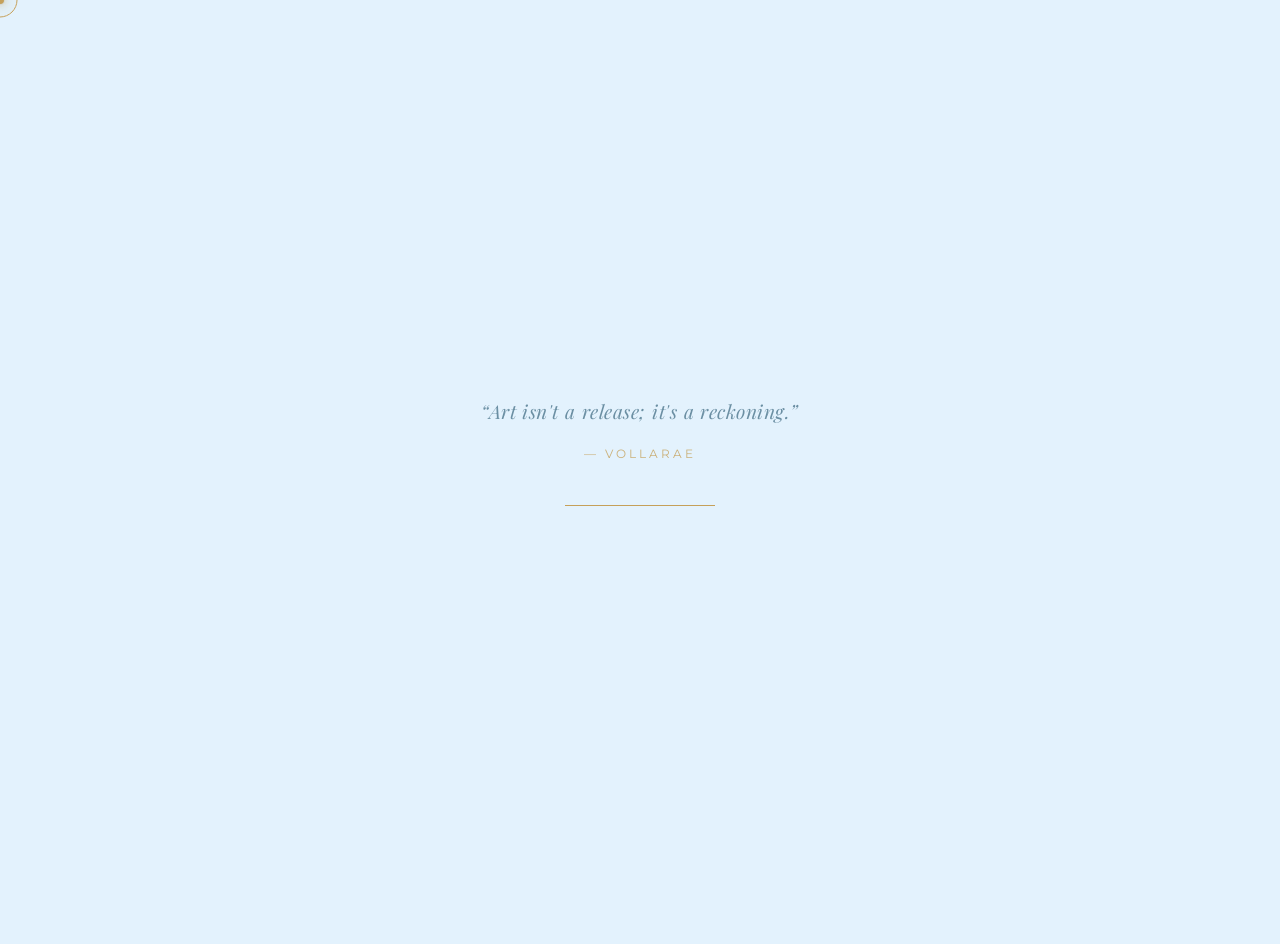
==== commit 2f212d80: "Update index.html" ====
--- a/index.html
+++ b/index.html
@@ -4,12 +4,15 @@
     <meta charset="UTF-8">
     <meta name="viewport" content="width=device-width, initial-scale=1.0">
     <title>ALLIFUR | Traditional Illustrator</title>
-    <link href="https://fonts.googleapis.com/css2?family=Montserrat:wght@300;400;500;600&family=Playfair+Display:ital,wght@0,700;1,400;1,700&display=swap" rel="stylesheet">
+    
+    <link rel="preconnect" href="https://fonts.googleapis.com">
+    <link href="https://fonts.googleapis.com/css2?family=Montserrat:wght@300;400;600&family=Playfair+Display:ital,wght@0,700;1,400;1,700&display=swap" rel="stylesheet">
+    
     <link rel="stylesheet" href="style.css">
 </head>
-<body>
+<body class="loading">
 
-     <div id="preloader">
+    <div id="preloader">
         <div class="loader-content">
             <p id="quote-text"></p>
             <div class="loader-bar">
@@ -21,89 +24,89 @@
     <div class="cursor-dot"></div>
     <div class="cursor-outline"></div>
 
-    <nav class="navbar">
-        <div class="container" style="display: flex; justify-content: space-between; align-items: center; width: 100%;">
+    <nav class="glass-nav">
+        <div class="nav-container">
             <a href="index.html" class="logo">ALLIFUR</a>
             
-            <div class="menu-toggle">
-                <div class="line1"></div>
-                <div class="line2"></div>
-            </div>
-
             <ul class="nav-links">
                 <li><a href="index.html" class="active">Home</a></li>
                 <li><a href="commission.html">Commissions</a></li>
                 <li><a href="vouches.html">Vouches</a></li>
-                <li><a href="request.html">Inquiry</a></li>
+                <li><a href="request.html" class="nav-btn">Inquiry</a></li>
             </ul>
+
+            <div class="menu-toggle">
+                <div class="bar"></div>
+                <div class="bar"></div>
+                <div class="bar"></div>
+            </div>
         </div>
     </nav>
 
-<main class="hero">
-    <div class="container reveal">
-        <div class="hero-wrapper">
-            <span class="sub-title">Fine Art & Illustration</span>
-            <h1 class="h1-hero">Elegance in <i>Traditional</i> Pencil.</h1>
-            <p class="text-dim" style="max-width: 500px; margin-bottom: 40px;">
-                Capturing character through high-fidelity sketches and curated digital finishing. 
-            </p>
-            
-            <div class="hero-btns" style="display: flex; gap: 20px;">
-                <a href="commission.html" class="btn btn-primary">VIEW SERVICES</a>
-                <a href="vouches.html" class="btn">PORTFOLIO</a>
-            </div>
-        </div>
-    </div>
-</main>
-        
-        <div class="scroll-indicator">
-            <div class="mouse"></div>
-        </div>
-    </main>
-
-<section class="about-section" style="padding: 100px 0; border-top: 1px solid var(--glass-border);">
-    <div class="container reveal">
-        <div class="editorial-grid">
-            
-            <div class="art-display-box">
-                <span class="box-label">Featured Work</span>
-                <div class="inner-frame">
-                    <img src="latest-piece.jpg" alt="Allifur's Latest Work" style="width:100%; height:100%; object-fit:cover;">
-                    <p class="text-dim" style="font-size: 0.6rem;">LATEST_PIECE.PNG</p>
-                </div>
-                <div style="margin-top: 15px; font-size: 0.65rem; letter-spacing: 1px; color: var(--accent);">
-                    TRADITIONAL GRAPHITE • DIGITAL FINISH • 1 YEAR EXP.
+    <main>
+        <section id="hero" class="hero-section reveal">
+            <div class="container">
+                <div class="hero-wrapper">
+                    <span class="sub-title">Fine Art & Illustration</span>
+                    <h1 class="h1-hero">Elegance in <i>Traditional</i> Pencil.</h1>
+                    <p class="hero-sub">
+                        Capturing character through high-fidelity sketches and curated digital finishing.
+                    </p>
+                    
+                    <div class="hero-btns">
+                        <a href="commission.html" class="btn btn-primary">VIEW SERVICES</a>
+                        <a href="vouches.html" class="btn btn-secondary">PORTFOLIO</a>
+                    </div>
                 </div>
             </div>
+            
+            <div class="scroll-indicator">
+                <div class="mouse"></div>
+            </div>
+        </section>
 
-            <div class="testimony-content">
-                <span class="sub-title">A Perspective by Vollarae</span>
-                <h2 class="h2-editorial" style="font-family: 'Playfair Display'; margin-bottom: 30px;">The Genesis of <i>Allifur</i></h2>
-                
-                <div class="quote-body">
-                    <p>"To witness a craft in its infancy is to observe the most honest form of creation. Allifur does not merely draw; she laboriously carves her vision into the digital and graphite medium alike. Having navigated the first year of her journey, there is a palpable sincerity in her strokes—a quiet refusal to disappoint."</p>
+        <section class="about-section reveal">
+            <div class="container">
+                <div class="editorial-grid">
                     
-                    <p>"While she carries the humble mantle of a 'beginner,' her dedication to the craft suggests the discipline of a veteran. She paints with a dual purpose: practical necessity and the infectious joy of a hobbyist."</p>
-                    
-                    <p>"There is a rare beauty in watching an artist bloom. With every piece delivered, the growth is evident, the evolution undeniable."</p>
-                </div>
+                    <div class="art-display-box">
+                        <span class="box-label">Featured Work</span>
+                        <div class="inner-frame">
+                            <img src="latest-piece.jpg" alt="Allifur's Latest Work">
+                            <p class="file-tag">LATEST_PIECE.PNG</p>
+                        </div>
+                        <div class="art-meta">
+                            TRADITIONAL GRAPHITE • DIGITAL FINISH • 1 YEAR EXP.
+                        </div>
+                    </div>
 
-                <div class="testimony-footer" style="margin-top: 40px; border-top: 1px solid var(--glass-border); padding-top: 20px;">
-                    <p style="font-family: 'Playfair Display'; font-size: 1.2rem; font-weight: 700;">Vollarae (JPX)</p>
-                    <p class="text-dim" style="font-size: 0.7rem; letter-spacing: 2px; text-transform: uppercase;">Novelist & Former Artist</p>
+                    <div class="testimony-content">
+                        <span class="sub-title">A Perspective by Vollarae</span>
+                        <h2 class="h2-editorial">The Genesis of <i>Allifur</i></h2>
+                        
+                        <div class="quote-body">
+                            <p>"To witness a craft in its infancy is to observe the most honest form of creation. Allifur does not merely draw; she laboriously carves her vision into the digital and graphite medium alike."</p>
+                            
+                            <p>"While she carries the humble mantle of a 'beginner,' her dedication to the craft suggests the discipline of a veteran. There is a rare beauty in watching an artist bloom."</p>
+                        </div>
+
+                        <div class="testimony-footer">
+                            <p class="sig-name">Vollarae (JPX)</p>
+                            <p class="sig-title">Novelist & Former Artist</p>
+                        </div>
+                    </div>
+
                 </div>
             </div>
+        </section>
 
-        </div>
-    </div>
-</section>
-
-    <footer>
-        <div class="container">
-            <span class="footer-logo">ALLIFUR</span>
-            <p class="footer-credits">© 2026 ALLIFUR ART • ALL RIGHTS RESERVED</p>
-        </div>
-    </footer>
+        <footer>
+            <div class="container">
+                <span class="footer-logo">ALLIFUR</span>
+                <p class="footer-credits">© 2026 ALLIFUR ART • DEVELOPED BY VOLLARAE</p>
+            </div>
+        </footer>
+    </main>
 
     <script src="script.js"></script>
 </body>
--- a/style.css
+++ b/style.css
@@ -2,121 +2,114 @@
 
 @import url('https://fonts.googleapis.com/css2?family=Montserrat:wght@300;400;500;600&family=Playfair+Display:ital,wght@0,700;1,400;1,700&display=swap');
 
-/* --- GLOBAL OVERFLOW PREVENTER --- */
+/* --- ROOT VARIABLES: CENTRAL COLOR AND SPACING CONTROL --- */
+:root {
+    /* Backgrounds */
+    --bg: #E3F2FD;                /* Primary Sky Blue */
+    --bg-elevated: #FFFFFF;       /* Pure white for cards/modals */
+    --bg-soft: #D1E9FA;           /* Slightly darker blue for section depth */
+
+    /* Accents & Brand Colors */
+    --accent: #6B8FA3;            /* Muted Slate Blue */
+    --accent-gold: #D4AF37;       /* Vivid Gold for highlights */
+    --accent-antique: #C5A059;    /* Antique Gold for lines and borders */
+    --accent-soft: #DCE6EC;       /* Subtle blue tint for hovers */
+
+    /* Text Hierarchy */
+    --text: #1C1C1C;              /* High contrast primary text */
+    --text-dim: #555555;          /* Medium contrast secondary text */
+    --text-soft: #888888;         /* Low contrast meta/label text */
+
+    /* UI Elements */
+    --border-gold: var(--accent-antique);
+    --glass: rgba(255, 255, 255, 0.6);
+    --shadow-soft: 0 4px 20px rgba(0, 0, 0, 0.05);
+
+    /* Animation Timing */
+    --transition-slow: all 0.6s cubic-bezier(0.19, 1, 0.22, 1);
+    --transition-fast: all 0.3s ease;
+}
+
+/* --- GLOBAL RESET: PREVENTS LAYOUT SHIFT AND SCROLL BUGS --- */
+* {
+    box-sizing: border-box;
+    /* Force-hides default mouse to allow custom gold cursor to work */
+    cursor: none !important; 
+}
+
 html, body {
     width: 100%;
     margin: 0;
     padding: 0;
-    overflow-x: hidden; /* Kills the horizontal scroll/lean */
+    background-color: var(--bg);
+    /* Prevents horizontal "jiggle" on mobile and desktop */
+    overflow-x: hidden; 
     position: relative;
-}
-
-/* Ensure every container respects the screen width */
+    font-family: 'Montserrat', sans-serif;
+}
+
+/* --- LAYOUT WRAPPER: KEEPS CONTENT CENTERED ON WIDE SCREENS --- */
 .container {
     width: 100%;
-    max-width: 1200px; /* Whatever design width is */
+    max-width: 1200px;
     margin: 0 auto;
-    padding: 0 20px; /* Balanced side-gutters */
-    box-sizing: border-box; /* Crucial: includes padding in the width calculation */
-}
-
-* {
-    box-sizing: border-box; /* Applies to every single element on the site */
-}
-
-:root {
-    /* Main Backgrounds */
-    --bg: #E3F2FD;                /* Soft Sky Blue (calm and easy on eyes) */
-    --bg-elevated: #FFFFFF;       /* Keep cards white for that clean "float" look */
-    --bg-soft: #D1E9FA;           /* Slightly deeper sky blue for sections */
-
-    /* Accents */
-    --accent: #6B8FA3;            /* Muted blue (trust + modern) */
-    --accent-rgb: 107, 143, 163;
-    --accent-soft: #DCE6EC;       /* Hover / background tint */
-    --accent-secondary: #C6A96B;  /* Soft champagne (luxury touch) */
-    --accent-glow: rgba(107, 143, 163, 0.2);
-
-    /* Text Colors */
-    --text: #1C1C1C;              /* Primary text */
-    --text-dim: #555555;          /* Secondary text */
-    --text-soft: #888888;         /* Subtle text / labels */
-    --text-on-accent: #FFFFFF;    /* Text when inside a blue button */
-
-    /* Borders & Lines */
-    --border: #E2E2E2;
-    --border-soft: #EEEEEE;
-
-    /* Glassmorphism (Updated for Light Theme) */
-    --glass: rgba(255, 255, 255, 0.6);
-    --glass-border: rgba(0, 0, 0, 0.08);
-    --glass-surface: rgba(255, 255, 255, 0.85);
-    
-    /* Shadows */
-    --shadow-soft: 0 4px 20px rgba(0, 0, 0, 0.05);
-    --shadow-medium: 0 8px 30px rgba(0, 0, 0, 0.08);
-
-    /* Animation & Layout */
-    --transition-slow: all 0.6s cubic-bezier(0.19, 1, 0.22, 1);
-    --transition-fast: all 0.3s ease;
-    --container: 1250px;
-
-    /* Typography Clamps */
-    --fs-h1: clamp(2.5rem, 7vw, 4.5rem);
-    --fs-h2: clamp(1.8rem, 4vw, 2.5rem);
-    --fs-body: 1rem;
-
-    /* --- FORM SPECIFIC FIXES --- */
-    /* Makes inputs stay light even if browser defaults try to interfere */
-    --input-bg: var(--bg-elevated);
-    --input-text: var(--text);
-    --input-border: var(--border);
-}
-
-.grain-overlay {
-    position: fixed;
-    top: 0;
-    left: 0;
-    width: 100vw;
-    height: 100vh;
-    z-index: 9999; /* Sits just below the cursor but above everything else */
-    pointer-events: none; /* Click buttons through it */
-    opacity: 0.05; /* Adjust this to 0.08 if want "gritty" */
-    
-    /* Procedural noise */
-    background-image: url("data:image/svg+xml,%3Csvg viewBox='0 0 200 200' xmlns='http://www.w3.org/2000/svg'%3E%3Cfilter id='noiseFilter'%3E%3CfeTurbulence type='fractalNoise' baseFrequency='0.65' numOctaves='3' stitchTiles='stitch'/%3E%3C/filter%3E%3Crect width='100%25' height='100%25' filter='url(%23noiseFilter)'/%3E%3C/svg%3E");
-}
-
+    padding: 0 20px;
+}
+
+/* --- CUSTOM GOLD SCROLLBAR --- */
+::-webkit-scrollbar {
+    width: 6px;
+}
+
+::-webkit-scrollbar-track {
+    background: var(--bg);
+}
+
+::-webkit-scrollbar-thumb {
+    background: var(--accent-antique);
+    border-radius: 10px;
+}
+
+/* --- SHARED FORM DEFAULTS --- */
+input, textarea, select {
+    background-color: var(--bg-elevated);
+    color: var(--text);
+    border: 1px solid #E2E2E2;
+}
+
+/* --- PRELOADER: THE FULL-SCREEN CINEMATIC OVERLAY --- */
 #preloader {
     position: fixed;
     top: 0;
     left: 0;
     width: 100%;
     height: 100%;
-    background-color: #E3F2FD; /* Sky Blue */
+    background-color: var(--bg); /* Sky Blue from variables */
     display: flex;
     justify-content: center;
     align-items: center;
-    z-index: 10000; /* Ensures it stays on top of everything */
+    z-index: 20000; /* Stays above cursor and navigation */
     
-    /* Cinematic fade-out transition */
+    /* Cinematic fade-out timing */
     transition: opacity 1.2s ease-in-out, visibility 1.2s;
 }
 
-/* Class added by JavaScript when loading is finished */
+/* State triggered by script.js when loading timer ends */
 #preloader.loaded {
     opacity: 0;
     visibility: hidden;
 }
 
+/* --- LOADER CONTENT: WRAPPER FOR QUOTE AND PROGRESS BAR --- */
 .loader-content {
     text-align: center;
     padding: 40px;
     max-width: 500px;
 }
 
+/* --- THE DYNAMIC QUOTE: SERIF TYPOGRAPHY WITH FADE-IN --- */
 #quote-text {
-    font-family: serif;
+    font-family: 'Playfair Display', serif;
     font-size: 1.2rem;
     color: var(--accent);
     letter-spacing: 0.5px;
@@ -124,110 +117,123 @@
     line-height: 1.8;
     margin-bottom: 40px;
     
-    /* Initial state for the fade-in animation */
+    /* Initial state for the 'quoteReveal' animation */
     opacity: 0;
     filter: blur(8px);
     transform: translateY(15px);
     animation: quoteReveal 2.5s forwards 0.5s;
 }
 
-.loader-bar {
-    width: 150px;
-    height: 1px; /* Ultra-thin minimalist line */
-    background: rgba(107, 143, 163, 0.1);
-    margin: 0 auto;
-    position: relative;
-    overflow: hidden;
-}
-
-.progress {
-    width: 0%;
-    height: 100%;
-    background: var(--accent);
-    position: absolute;
-    top: 0;
-    left: 0;
-    /* Matches the 3.5s timer JS */
-    animation: progressFill 3s forwards cubic-bezier(0.65, 0, 0.35, 1);
-}
-
-/* ANIMATIONS */
-@keyframes quoteReveal {
-    0% {
-        opacity: 0;
-        filter: blur(8px);
-        transform: translateY(15px);
-    }
-    100% {
-        opacity: 1;
-        filter: blur(0);
-        transform: translateY(0);
-    }
-}
-
-@keyframes progressFill {
-    0% { width: 0%; }
-    100% { width: 100%; }
-}
-
-/* Prevent page from jumping when preloader vanishes */
-body.loading {
-    overflow: hidden;
-}
-
+/* --- THE "VOLLARAE" SIGNATURE: GOLD ACCENT BELOW QUOTE --- */
 .quote-sig {
     display: block;
     margin-top: 15px;
     font-size: 0.75rem;
     letter-spacing: 3px;
     text-transform: uppercase;
-    color: var(--accent-secondary); /* That gold just perfected */
+    color: var(--accent-antique); /* Antique Gold */
     font-style: normal;
-    font-family: sans-serif; /* A clean contrast to the serif quote */
+    font-family: 'Montserrat', sans-serif;
     opacity: 0.8;
 }
 
-/* --- 0. LAYOUT SAFETY FIXES --- */
+/* --- PROGRESS TRACKER: MINIMALIST THREAD BELOW QUOTE --- */
+.loader-bar {
+    width: 150px;
+    height: 1px; 
+    background: rgba(107, 143, 163, 0.1); /* Faint blue track */
+    margin: 0 auto;
+    position: relative;
+    overflow: hidden;
+}
+
+/* The actual filling gold/blue line */
+.progress {
+    width: 0%;
+    height: 100%;
+    background: var(--accent-antique); /* Gold progress to match luxury feel */
+    position: absolute;
+    top: 0;
+    left: 0;
+    /* Duration synchronized with the 3.5s JS wait time */
+    animation: progressFill 3s forwards cubic-bezier(0.65, 0, 0.35, 1);
+}
+
+/* --- KEYFRAMES: DEFINES THE FADE-IN AND BAR-FILL --- */
+@keyframes quoteReveal {
+    0% {
+        opacity: 0;
+        filter: blur(8px);
+        transform: translateY(15px);
+    }
+    100% {
+        opacity: 1;
+        filter: blur(0);
+        transform: translateY(0);
+    }
+}
+
+@keyframes progressFill {
+    0% { width: 0%; }
+    100% { width: 100%; }
+}
+
+/* Lock scroll while loading to prevent "peek-a-boo" scrolling */
+body.loading {
+    overflow: hidden;
+}
+
+/* --- HERO SECTION: THE MAIN STAGE / LANDING AREA --- */
 .hero {
     display: flex;
     align-items: center;
     justify-content: flex-start;
     height: 100vh;
-    height: 100dvh;
+    height: 100dvh; /* Dynamic viewport height for mobile browsers */
     width: 100%;
     padding: 0 8%;
     margin: 0;
     position: relative;
-    overflow: hidden; /* Important: Clips any runaway elements */
-}
-
+    overflow: hidden; /* Clips any runaway elements or large background art */
+    background-color: var(--bg);
+}
+
+.hero-wrapper {
+    position: relative;
+    z-index: 2;
+    max-width: 1200px;
+}
+
+/* --- PREVIEW SECTION: TRANSITION AREA BELOW HERO --- */
 .preview-section {
     padding: 80px 0;
     background: var(--bg);
-    border-top: 1px solid var(--glass-border); /* Elegant divider */
+    border-top: 1px solid var(--accent-antique); /* Elegant gold divider */
     margin-top: 0; 
 }
 
+/* --- ART DISPLAY BOX: THE "GALLERY FRAME" FOR PREVIEWS --- */
 .art-display-box {
     width: 100%;
     max-width: 900px;
     margin: 0 auto;
-    background: var(--glass);
-    border: 1px solid var(--glass-border);
+    background: var(--bg-elevated); /* Clean white surface */
+    border: 1px solid var(--accent-antique); /* Gold frame border */
     padding: 20px;
     position: relative;
     transition: var(--transition-slow);
 }
 
+/* Subtle gold glow when the user hovers over the art box */
 .art-display-box:hover {
-    border-color: var(--accent);
-    box-shadow: 0 0 30px var(--accent-glow);
+    border-color: var(--accent-gold);
+    box-shadow: 0 10px 40px rgba(197, 160, 89, 0.15);
 }
 
 .inner-frame {
     width: 100%;
-    aspect-ratio: 16 / 9; /* Or 4 / 5 depending on Joanah's art style */
-    background: #080808;
+    aspect-ratio: 16 / 9; /* Maintains cinematic proportions */
+    background: #080808; /* Dark interior to make art pop */
     display: flex;
     align-items: center;
     justify-content: center;
@@ -235,6 +241,7 @@
     border: 1px solid rgba(255,255,255,0.05);
 }
 
+/* The small floating label on the top-left of the art frame */
 .box-label {
     position: absolute;
     top: -12px;
@@ -243,52 +250,42 @@
     padding: 0 15px;
     font-size: 0.6rem;
     letter-spacing: 3px;
-    color: var(--accent);
+    color: var(--accent-antique);
     text-transform: uppercase;
 }
 
-.hero-wrapper {
-    position: relative;
-    z-index: 2;
-    max-width: 1200px;
-}
-
-.h1-hero {
-    margin: 0 0 25px 0;
-    line-height: 1.1;
-    word-wrap: break-word; /* Prevents long words from breaking layout */
-}
-
-.hero-header {
-    background: linear-gradient(to bottom, #050505, #080808);
-    padding-bottom: 60px;
-}
-
+/* --- NAVBAR LAYER: ENSURES NAVIGATION STAYS ABOVE CONTENT --- */
+.navbar {
+    /* Transparent to Sky Blue gradient for a soft "melt" into the hero */
+    height: 100px;
+    z-index: 1000;
+    border-bottom: 1px solid var(--accent-antique) !important;
+}
+
+/* Placeholder styling for art that hasn't loaded yet */
 .card-image-preview .art-placeholder {
-    border: 1px solid var(--glass-border);
+    border: 1px solid var(--accent-antique);
     background: #000;
     display: flex;
     align-items: center;
     justify-content: center;
     font-size: 0.6rem;
     letter-spacing: 2px;
-    color: var(--text-dim);
-}
-
-/* Ensure the navbar has a distinct layer */
-.navbar {
-    background: linear-gradient(to bottom, rgba(5,5,5,1) 0%, rgba(5,5,5,0) 100%);
-    height: 100px;
-    z-index: 1000;
-}
-
-/* --- 1. RESET & PERFORMANCE --- */
+    color: var(--text-soft);
+}
+
+/* --- 1A. RESET & PERFORMANCE: CORE BROWSER NORMALIZATION --- */
 * { 
     margin: 0; 
     padding: 0; 
     box-sizing: border-box; 
+    
+    /* Font smoothing for a crisp, high-end editorial look */
     -webkit-font-smoothing: antialiased;
     -moz-osx-font-smoothing: grayscale;
+
+    /* Global cursor suppression for custom gold mouse */
+    cursor: none !important;
 }
 
 html { 
@@ -300,75 +297,127 @@
     background-color: var(--bg);
     color: var(--text);
     font-family: 'Montserrat', sans-serif;
-    line-height: 1.7;
-    overflow-x: hidden;
+    line-height: 1.7; /* Increased for better readability */
+    overflow-x: hidden; /* Prevents accidental side-scrolling */
+    
+    /* Subtle letter-tracking for a more premium typography feel */
     word-spacing: 0.05em;
-}
-
-/* --- 2. THE GRAIN ENGINE --- */
-/* Cinematic film-grain look that moves */
+    letter-spacing: 0.01em;
+}
+
+/* --- SELECTION COLOR: MATCHES THE GOLD THEME --- */
+::selection {
+    background-color: rgba(197, 160, 89, 0.2); /* Antique Gold tint */
+    color: var(--text);
+}
+
+/* --- 1B. GLOBAL CLEAN-UP & RESET --- */
+html, body {
+    margin: 0;
+    padding: 0;
+    background-color: var(--bg) !important;
+    overflow-x: hidden; /* Prevents side-scrolling bugs on mobile */
+}
+
+/* Kill legacy dark gradients */
+.navbar, .hero-header, .commissions-hero, header, nav {
+    background-image: none !important; 
+    background: var(--bg) !important;
+    box-shadow: none !important;
+}
+
+/* Remove decorative 'fade' overlays from previous templates */
+body::before, body::after, .main-content::before {
+    display: none !important;
+}
+
+/* Ensure the Navbar is flexible but centered */
+.navbar {
+    min-height: 80px;
+    height: auto;
+    display: flex;
+    align-items: center;
+    border-bottom: 1px solid var(--accent-antique); /* Keeps our gold signature */
+}
+
+/* --- 2. THE GRAIN ENGINE: ADDS A TACTILE, ANALOG FEEL TO THE DIGITAL CANVAS --- */
 body::after {
     content: "";
     position: fixed;
     top: 0; 
     left: 0; 
     width: 100%; 
-    height: 100%; /* Changed from 300% to 100% to stop the void */
+    height: 100%; 
+    /* High-fidelity SVG noise */
     background-image: url('https://grainy-gradients.vercel.app/noise.svg');
-    opacity: 0.04;
-    pointer-events: none;
-    z-index: 9999;
-    /* Subtler animation that doesn't move the actual box */
-    animation: grain-shift 1s steps(2) infinite;
-}
-
+    opacity: 0.03; /* Reduced for a "felt but not seen" professional look */
+    pointer-events: none; /* Crucial: allows clicking through the grain layer */
+    z-index: 9998; /* Sits just below the custom cursor (10001) */
+    
+    /* Cinematic micro-shiver to simulate film projection */
+    animation: grain-shift 0.8s steps(2) infinite;
+}
+
+/* Micro-translations to prevent the grain from looking like a frozen "dirty" screen */
 @keyframes grain-shift {
     0% { transform: translate(0,0); }
-    50% { transform: translate(-1%, -1%); }
-    100% { transform: translate(1%, 1%); }
-}
-
-/* --- 3. MASTER TYPOGRAPHY --- */
+    33% { transform: translate(-0.5%, -0.5%); }
+    66% { transform: translate(0.5%, 0.5%); }
+    100% { transform: translate(0,0); }
+}
+
+/* --- 3. MASTER TYPOGRAPHY: THE EDITORIAL VOICE OF THE SITE --- */
+
+/* Main Hero Heading: High-contrast serif with tight spacing */
 .h1-hero {
     font-size: var(--fs-h1);
     font-family: 'Playfair Display', serif;
     font-weight: 700;
     line-height: 1.05;
-    letter-spacing: -0.03em;
+    letter-spacing: -0.03em; /* Creates a modern "compact" editorial look */
     margin-bottom: 20px;
-}
-
+    color: var(--text);
+}
+
+/* Italicized Hero Text: Usually used for names or emphasis */
 .h1-hero i {
     font-family: 'Playfair Display', serif;
     font-style: italic;
     font-weight: 400;
     color: var(--accent);
-    padding-right: 0.05em; /* Optical adjustment */
-}
-
+    padding-right: 0.05em; /* Prevents italic slant from clipping */
+}
+
+/* Uppercase Sub-titles: Used for "VOLLARAE" labels or section headers */
 .sub-title {
-    color: var(--accent);
+    color: var(--accent-antique); /* Updated to Gold for consistent branding */
     text-transform: uppercase;
     font-size: 0.65rem;
     font-weight: 600;
-    letter-spacing: 5px;
+    letter-spacing: 5px; /* Airy, luxury spacing */
     display: block;
     margin-bottom: 15px;
     opacity: 0.9;
 }
 
+/* Secondary/Description Text */
 .text-dim {
     color: var(--text-dim);
     font-weight: 300;
-}
-
+    line-height: 1.8;
+}
+
+/* Global Link Behavior */
 a { 
     color: inherit; 
     text-decoration: none; 
     transition: var(--transition-fast); 
-}
-
-/* --- 4. NAVIGATION ARCHITECTURE --- */
+    /* The !important in reset ensures cursor remains hidden here */
+}
+
+/* --- 4. NAVIGATION ARCHITECTURE: THE STICKY HEADER SYSTEM --- */
+
+/* Base Navbar: Transparent on load to let the Hero shine through */
 .navbar {
     position: fixed;
     top: 0; 
@@ -379,17 +428,21 @@
     align-items: center;
     z-index: 1000;
     transition: var(--transition-slow);
-}
-
-/* Subtle glass effect when scrolling */
+    /* Your signature gold thread line */
+    border-bottom: 1px solid var(--accent-antique) !important;
+}
+
+/* Glass effect: Triggered when the user scrolls down */
 .navbar.scrolled {
     padding: 18px 6%;
-    background: rgba(5, 5, 5, 0.75);
+    /* Frosted Sky Blue instead of the old black/charcoal */
+    background: rgba(227, 242, 253, 0.85); 
     backdrop-filter: blur(15px);
     -webkit-backdrop-filter: blur(15px);
-    border-bottom: 1px solid var(--glass-border);
-}
-
+    border-bottom: 1px solid var(--accent-antique);
+}
+
+/* Branding: The Vollarae Logo */
 .logo {
     font-family: 'Playfair Display', serif;
     font-size: 1.5rem;
@@ -400,12 +453,14 @@
     position: relative;
 }
 
+/* Menu Layout */
 .nav-links {
     display: flex;
     gap: 35px;
     list-style: none;
 }
 
+/* Navigation Links: Airy and uppercase */
 .nav-links a {
     color: var(--text);
     text-decoration: none;
@@ -414,18 +469,18 @@
     text-transform: uppercase;
     transition: var(--transition-fast);
     opacity: 0.8;
-    position: relative; /* CRITICAL: This allows the underline to position correctly */
-    padding-bottom: 8px; /* Gives the underline some breathing room */
-}
-
-/* Hover and Active states */
+    position: relative; 
+    padding-bottom: 8px; 
+}
+
+/* Hover & Active States: Switches to Gold */
 .nav-links a:hover, 
 .nav-links a.active {
-    color: var(--accent-secondary) !important; /* Champagne Gold */
+    color: var(--accent-antique) !important; 
     opacity: 1;
 }
 
-/* Gold Underline Animation */
+/* Gold Underline Animation: A thin gold thread that expands */
 .nav-links a::after {
     content: '';
     position: absolute;
@@ -433,48 +488,51 @@
     left: 0;
     width: 0; 
     height: 1px;
-    background: var(--accent-secondary); /* Champagne Gold */
+    background: var(--accent-antique); 
     transition: var(--transition-fast);
 }
 
+/* Interaction: Reveals the line on hover */
 .nav-links a:hover::after, 
 .nav-links a.active::after {
     width: 100%;
 }
 
-/* --- 5. BUTTON SYSTEM (HIGH-END) --- */
+/* --- 5. BUTTON SYSTEM: TACTILE INTERACTIONS --- */
+
 .btn {
     display: inline-flex;
     align-items: center;
     justify-content: center;
     padding: 18px 40px;
-    background-color: var(--accent); /* Muted Blue */
-    color: var(--text-on-accent);
+    background-color: var(--accent); /* Muted Slate Blue */
+    color: var(--bg-elevated);      /* White text */
     text-transform: uppercase;
     letter-spacing: 3px;
     font-size: 0.75rem;
     font-weight: 600;
     border: 1px solid var(--accent);
     transition: var(--transition-slow);
-    cursor: pointer;
     position: relative;
     overflow: hidden;
-}
-
-/* Inverted hover effect */
+    z-index: 1; /* Sets a base layer for the ::before effect */
+}
+
+/* The Animated Slide-in Background */
 .btn::before {
     content: '';
     position: absolute;
-    top: 0; left: 0;
-    width: 0; height: 100%;
-    background: var(--text);
+    top: 0; 
+    left: 0;
+    width: 0; 
+    height: 100%;
+    background: var(--text); /* Dark slide-over */
     transition: var(--transition-slow);
-    z-index: -1;
+    z-index: -1; /* Slides behind the text but above the button's base */
 }
 
 .btn:hover {
-    background-color: transparent;
-    color: var(--accent);
+    color: var(--bg-elevated);
     box-shadow: 0 10px 25px var(--accent-glow);
     transform: translateY(-3px);
 }
@@ -483,55 +541,60 @@
     width: 100%;
 }
 
+/* --- PRIMARY BUTTON: GOLD THEMED --- */
 .btn-primary {
-    background: var(--accent);
-    color: #000;
-    border: 1px solid var(--accent);
-}
-
-.btn-primary::before {
-    background: var(--text);
+    background: var(--accent-antique);
+    color: #fff;
+    border: 1px solid var(--accent-antique);
 }
 
 .btn-primary:hover {
-    box-shadow: 0 15px 40px rgba(212, 175, 55, 0.2);
-}
-
+    background-color: transparent; /* Allows the ::before color to show */
+    box-shadow: 0 15px 40px rgba(197, 160, 89, 0.2);
+    color: #fff;
+}
+
+/* --- OUTLINE BUTTON: ELEGANT BORDER ONLY --- */
 .btn-outline {
     background-color: transparent;
-    border: 1px solid var(--accent-secondary); /* Soft Champagne */
-    color: var(--accent-secondary);
+    border: 1px solid var(--accent-antique); 
+    color: var(--accent-antique);
 }
 
 .btn-outline:hover {
-    background-color: var(--accent-secondary);
+    background-color: var(--accent-antique);
     color: #fff;
-    box-shadow: 0 10px 25px rgba(198, 169, 107, 0.2);
+    box-shadow: 0 10px 25px rgba(197, 160, 89, 0.2);
     transform: translateY(-3px);
 }
 
-/* --- 6. SCROLL REVEAL UTILITY --- */
+/* --- 6. SCROLL REVEAL UTILITY: FOR FADE-IN ANIMATIONS --- */
 .reveal {
     opacity: 0;
     transform: translateY(30px);
-    transition: all 0.8s ease-out;
+    transition: opacity 0.8s ease-out, transform 0.8s cubic-bezier(0.16, 1, 0.3, 1);
+    /* Prevents layout shifts during the animation */
+    will-change: transform, opacity; 
 }
 
 .reveal.active {
-    opacity: 1 !important; /* The !important ensures it overrides any conflicts */
+    opacity: 1 !important; 
     transform: translateY(0);
 }
 
-/* --- 7. COMMISSION CARDS (GLASS ARCHITECTURE) --- */
+/* --- 7. COMMISSION CARDS: THE GLASS GALLERY GRID --- */
 .comm-grid-container {
     display: grid;
+    /* Smart grid: will drop to 1 column on phones and 2/3 on desktop automatically */
     grid-template-columns: repeat(auto-fit, minmax(320px, 1fr));
     gap: 40px;
+    width: 100%;
+    max-width: 1400px;
     margin: 0 auto;
 }
 
 .comm-card {
-    background: var(--glass);
+    background: var(--glass-surface); /* Frosted light blue/white */
     border: 1px solid var(--glass-border);
     backdrop-filter: blur(12px);
     -webkit-backdrop-filter: blur(12px);
@@ -540,19 +603,22 @@
     display: flex;
     flex-direction: column;
     transition: var(--transition-slow);
-    overflow: hidden; /* Contains the hover sheen */
-}
-
-/* Light-Sweep Effect on Hover */
+    overflow: hidden; /* Clips the gold light-sweep effect */
+}
+
+/* THE "LIGHT-SWEEP": A cinematic gold shimmer on hover */
 .comm-card::before {
     content: '';
     position: absolute;
-    top: 0; left: -150%;
-    width: 100%; height: 100%;
+    top: 0; 
+    left: -150%;
+    width: 100%; 
+    height: 100%;
+    /* Gradient changed to Antique Gold shimmer */
     background: linear-gradient(
         90deg, 
         transparent, 
-        rgba(255, 255, 255, 0.04), 
+        rgba(197, 160, 89, 0.1), 
         transparent
     );
     transition: 0.8s cubic-bezier(0.16, 1, 0.3, 1);
@@ -564,31 +630,34 @@
 
 .comm-card:hover {
     transform: translateY(-15px) scale(1.01);
-    background: var(--glass-surface);
-    border-color: var(--accent);
-    box-shadow: 0 40px 80px rgba(0, 0, 0, 0.6), 
-                0 0 25px var(--accent-glow);
-}
-
-/* Featured Card Distinction */
+    background: rgba(227, 242, 253, 0.95); /* Brightens on hover */
+    border-color: var(--accent-antique); /* Gold border glows on hover */
+    /* Updated shadow to feel "lighter" and more luxurious */
+    box-shadow: 0 30px 60px rgba(107, 143, 163, 0.15), 
+                0 0 20px rgba(197, 160, 89, 0.1);
+}
+
+/* --- FEATURED CARD: THE HIGHLIGHTED CHOICE --- */
 .comm-card.featured {
-    border-color: rgba(212, 175, 55, 0.3);
-    background: rgba(212, 175, 55, 0.02);
+    /* Stronger gold presence for the "Most Popular" or "Best" choice */
+    border-color: var(--accent-antique);
+    background: rgba(197, 160, 89, 0.03);
 }
 
 .comm-card.featured .tag {
     position: absolute;
-    top: 0; right: 0;
-    background: var(--accent);
-    color: #000;
+    top: 0; 
+    right: 0;
+    background: var(--accent-antique); /* Gold background for the tag */
+    color: #fff;
     font-size: 0.6rem;
-    padding: 6px 15px;
-    font-weight: 800;
+    padding: 8px 18px;
+    font-weight: 700;
     letter-spacing: 2px;
     text-transform: uppercase;
 }
 
-/* --- 8. PRICE LIST --- */
+/* --- 8. PRICE LIST: THE "MENU" STYLE LAYOUT --- */
 .price-list {
     list-style: none;
     margin: 30px 0 40px 0;
@@ -597,202 +666,170 @@
 .price-list li {
     display: flex;
     justify-content: space-between;
-    align-items: flex-end;
+    align-items: flex-end; /* Keeps the price aligned with the baseline of the text */
     padding: 20px 0;
     border-bottom: 1px solid var(--glass-border);
 }
 
+/* Service Name (Left Side) */
 .price-list li span:first-child {
     font-size: 0.75rem;
     font-weight: 500;
     text-transform: uppercase;
     letter-spacing: 2.5px;
-    color: var(--text-dim);
-}
-
+    color: var(--text-soft); /* Subtle blue-grey */
+}
+
+/* The Price Tag (Right Side) */
 .price-list li span:last-child {
     font-family: 'Playfair Display', serif;
     font-size: 1.6rem;
     font-weight: 700;
-    color: var(--accent);
+    color: var(--accent-antique); /* Gold highlights for the value */
     line-height: 1;
 }
 
-/* Card Description Text */
+/* Card Description: Editorial body text */
 .comm-desc {
     font-size: 0.9rem;
-    color: var(--text-maint);
+    color: var(--text);
     line-height: 1.8;
     margin-bottom: 30px;
     font-weight: 300;
-}
-
-/* --- 7. COMMISSION CARDS (GLASS ARCHITECTURE) --- */
-.comm-grid-container {
-    display: grid;
-    grid-template-columns: repeat(auto-fit, minmax(320px, 1fr));
-    gap: 40px;
-    margin: 0 auto;
-}
-
-.comm-card {
-    background: var(--glass);
+    opacity: 0.9;
+}
+
+/* --- 9A. INQUIRY FORM: REFINED ARCHITECTURAL INPUTS --- */
+.form-container {
+    /* Muted deep-blue shadow instead of heavy black */
+    box-shadow: 0 20px 50px rgba(107, 143, 163, 0.15); 
+    background: var(--glass-surface);
     border: 1px solid var(--glass-border);
-    backdrop-filter: blur(12px);
-    -webkit-backdrop-filter: blur(12px);
-    padding: 70px 50px;
-    position: relative;
-    display: flex;
-    flex-direction: column;
-    transition: var(--transition-slow);
-    overflow: hidden; /* Contains the hover sheen */
-}
-
-/* Light-Sweep Effect on Hover */
-.comm-card::before {
-    content: '';
-    position: absolute;
-    top: 0; left: -150%;
-    width: 100%; height: 100%;
-    background: linear-gradient(
-        90deg, 
-        transparent, 
-        rgba(255, 255, 255, 0.04), 
-        transparent
-    );
-    transition: 0.8s cubic-bezier(0.16, 1, 0.3, 1);
-}
-
-.comm-card:hover::before {
-    left: 150%;
-}
-
-.comm-card:hover {
-    transform: translateY(-15px) scale(1.01);
-    background: var(--glass-surface);
-    border-color: var(--accent);
-    box-shadow: 0 40px 80px rgba(0, 0, 0, 0.6), 
-                0 0 25px var(--accent-glow);
-}
-
-/* Featured Card Distinction */
-.comm-card.featured {
-    border-color: rgba(212, 175, 55, 0.3);
-    background: rgba(212, 175, 55, 0.02);
-}
-
-.comm-card.featured .tag {
-    position: absolute;
-    top: 0; right: 0;
-    background: var(--accent);
-    color: #000;
-    font-size: 0.6rem;
-    padding: 6px 15px;
-    font-weight: 800;
-    letter-spacing: 2px;
-    text-transform: uppercase;
-}
-
-/* --- 8. PRICE LIST  --- */
-.price-list {
-    list-style: none;
-    margin: 30px 0 40px 0;
-}
-
-.price-list li {
-    display: flex;
-    justify-content: space-between;
-    align-items: flex-end;
-    padding: 20px 0;
-    border-bottom: 1px solid var(--glass-border);
-}
-
-.price-list li span:first-child {
-    font-size: 0.75rem;
-    font-weight: 500;
-    text-transform: uppercase;
-    letter-spacing: 2.5px;
-    color: var(--text-dim);
-}
-
-.price-list li span:last-child {
-    font-family: 'Playfair Display', serif;
-    font-size: 1.6rem;
-    font-weight: 700;
-    color: var(--accent);
-    line-height: 1;
-}
-
-/* Card Description Text */
-.comm-desc {
-    font-size: 0.9rem;
-    color: var(--text-maint);
-    line-height: 1.8;
-    margin-bottom: 30px;
-    font-weight: 300;
-}
-
-/* --- 12. INQUIRY FORM  --- */
-.form-group {
-    display: flex;
-    flex-direction: column;
-    gap: 12px;
-    margin-bottom: 10px;
+    padding: 40px;
 }
 
 input, textarea, select {
     width: 100%;
     padding: 22px;
-    background: rgba(255, 255, 255, 0.015);
+    background: rgba(227, 242, 253, 0.05); 
     border: 1px solid var(--glass-border);
     color: var(--text);
     font-family: 'Montserrat', sans-serif;
-    font-size: 1rem; /* Essential for iOS - no auto-zoom */
+    font-size: 1rem; /* Locked at 1rem to prevent iOS zoom-in */
     font-weight: 300;
     letter-spacing: 1px;
     outline: none;
-    transition: var(--transition-slow);
-    border-radius: 0;
-    box-shadow: inset 0 2px 10px rgba(0,0,0,0.2);
-}
-
-/* Custom Styled Select Dropdown */
+    transition: all 0.3s ease;
+    border-radius: 0; /* Sharp, editorial corners preserved */
+}
+
+/* Custom styling for the dropdown arrow (Syncing with Antique Gold) */
 select {
     appearance: none;
-    background-image: url("data:image/svg+xml,%3Csvg xmlns='http://www.w3.org/2000/svg' width='12' height='12' fill='%23d4af37' viewBox='0 0 16 16'%3E%3Cpath d='M7.247 11.14 2.451 5.658C1.885 5.013 2.345 4 3.204 4h9.592a1 1 0 0 1 .753 1.659l-4.796 5.48a1 1 0 0 1-1.506 0z'/%3E%3C/svg%3E");
+    /* Updated to use var(--accent-antique) hex: %23C5A059 */
+    background-image: url("data:image/svg+xml,%3Csvg xmlns='http://www.w3.org/2000/svg' width='12' height='12' fill='%23C5A059'%3E%3Cpath d='M0 2l6 8 6-8z'/%3E%3C/svg%3E");
     background-repeat: no-repeat;
     background-position: calc(100% - 25px) center;
     cursor: pointer;
 }
 
 input:focus, textarea:focus, select:focus {
-    background: rgba(255, 255, 255, 0.03);
-    border-color: var(--accent);
-    box-shadow: inset 0 2px 15px rgba(0,0,0,0.4), 
-                0 0 15px var(--accent-glow);
-}
-
-::placeholder {
-    color: rgba(255, 255, 255, 0.15);
-    font-size: 0.85rem;
+    border-color: var(--accent-antique) !important;
+    /* Added the faint gold tint from your new code */
+    background: rgba(197, 160, 89, 0.05) !important; 
+    box-shadow: 0 0 15px rgba(197, 160, 89, 0.15);
+}
+
+/* --- 9B. ELEGANT FORM COMPONENTS: CONTACT TILES --- */
+
+/* The label above the tiles (e.g., "PREFERRED CONTACT METHOD") */
+.elegant-label {
+    display: block;
+    font-size: 0.65rem;
+    letter-spacing: 3px;
     text-transform: uppercase;
-    letter-spacing: 2px;
-}
-
-/* --- 13. GUIDELINES (CONTRACT STYLING) --- */
+    color: var(--accent-antique); /* Antique Gold */
+    margin-bottom: 15px;
+    font-weight: 700;
+}
+
+.contact-method-grid {
+    display: grid;
+    /* Automatically fits as many tiles as possible in one row */
+    grid-template-columns: repeat(auto-fit, minmax(130px, 1fr));
+    gap: 12px;
+    margin-bottom: 30px;
+}
+
+.method-tile {
+    cursor: pointer;
+    position: relative;
+    text-align: center;
+}
+
+/* Hide the actual ugly radio/checkbox button */
+.method-tile input {
+    position: absolute;
+    opacity: 0;
+    width: 0;
+    height: 0;
+}
+
+/* 1. Base State: The "Unselected" Glass Tile */
+.method-tile span {
+    display: block;
+    padding: 18px 10px;
+    background-color: rgba(227, 242, 253, 0.05); /* Very faint blue */
+    border: 1px solid var(--glass-border);
+    color: var(--text-soft);
+    font-size: 0.75rem;
+    letter-spacing: 1px;
+    transition: var(--transition-fast);
+    text-align: center;
+    user-select: none; 
+}
+
+/* 2. Hover State: A subtle Gold outline */
+.method-tile:hover input:not(:checked) + span {
+    border-color: var(--accent-antique);
+    color: var(--accent-antique);
+    background-color: rgba(197, 160, 89, 0.05);
+}
+
+/* 3. The "Selected" State: The Tile turns solid Gold */
+.method-tile input:checked + span {
+    background-color: var(--accent-antique) !important;
+    color: #FFFFFF !important; /* High contrast white text on gold */
+    border-color: var(--accent-antique) !important;
+    box-shadow: 0 5px 20px rgba(197, 160, 89, 0.3);
+    transform: translateY(-2px);
+    z-index: 2;
+}
+
+/* 4. Hovering over a tile that is ALREADY selected */
+.method-tile input:checked:hover + span {
+    color: #FFFFFF !important;
+    opacity: 0.9;
+}
+
+/* --- 10A. GUIDELINES: ARCHITECTURAL CONTRACT STYLING --- */
 .guideline-block {
+    /* The vertical "thread" on the left */
     border-left: 1px solid var(--glass-border);
     padding: 0 0 40px 30px;
     position: relative;
     transition: var(--transition-slow);
 }
 
+/* The Animated Gold "Fill" on the vertical line */
 .guideline-block::before {
     content: '';
     position: absolute;
-    top: 0; left: -1px;
-    width: 1px; height: 0;
-    background: var(--accent);
+    top: 0; 
+    left: -1px; /* Overlays perfectly on the border-left */
+    width: 1px; 
+    height: 0;
+    background: var(--accent-antique); /* Turns gold on hover */
     transition: 1s cubic-bezier(0.16, 1, 0.3, 1);
 }
 
@@ -803,381 +840,436 @@
 .guideline-block h3 {
     font-size: 0.75rem;
     letter-spacing: 4px;
-    color: var(--accent);
+    color: var(--accent-antique); /* Gold header */
     margin-bottom: 15px;
     text-transform: uppercase;
+    font-weight: 700;
 }
 
 .guideline-block p {
     font-size: 0.95rem;
     line-height: 1.9;
-    color: var(--text-maint);
-}
-
+    color: var(--text);
+    font-weight: 300;
+}
+
+/* Bold text inside guidelines for emphasis */
 .guideline-block b {
-    color: #fff;
+    color: var(--text); /* Matches main text but adds weight */
     font-weight: 600;
-}
-
-/* --- 14. FOOTER (THE SIGN-OFF) --- */
+    letter-spacing: 0.5px;
+}
+
+/* --- 10B. ACCORDION SYSTEM: COLLAPSIBLE GUIDELINES --- */
+.guidelines-accordion {
+    border: 1px solid var(--glass-border);
+    background: var(--glass-surface); /* Frosted Sky Blue */
+    overflow: hidden;
+    max-width: 1000px;
+    margin: 0 auto;
+}
+
+.accordion-header {
+    background: rgba(227, 242, 253, 0.05) !important;
+    border-bottom: 1px solid var(--glass-border) !important;
+    padding: 25px 40px !important;
+    display: flex;
+    justify-content: space-between;
+    align-items: center;
+    width: 100%;
+    cursor: pointer;
+    transition: var(--transition-fast);
+}
+
+.accordion-header:hover {
+    background: rgba(255, 255, 255, 0.08) !important;
+    border-color: var(--accent-antique) !important; /* Gold glow on hover */
+}
+
+.accordion-header span {
+    color: var(--text-soft); /* Muted blue-grey */
+    letter-spacing: 2px;
+    font-size: 0.75rem;
+    font-weight: 600;
+    text-transform: uppercase;
+}
+
+/* Icon/Arrow inside the header */
+.accordion-header::after {
+    content: '+';
+    color: var(--accent-antique);
+    font-size: 1.2rem;
+    transition: var(--transition-fast);
+}
+
+.accordion-content {
+    max-height: 0; /* Hidden by default */
+    opacity: 0;
+    overflow: hidden;
+    transition: all 0.6s cubic-bezier(0.16, 1, 0.3, 1);
+    background: rgba(107, 143, 163, 0.05); /* Very faint blue tint */
+}
+
+/* Logic for the 'open' class triggered by JS */
+.accordion-content.open {
+    max-height: 1500px; /* High enough to fit long rules */
+    opacity: 1;
+    padding: 40px;
+    border-top: 1px solid var(--glass-border);
+}
+
+/* --- 10C. ACCORDION ITEM STYLING --- */
+.g-item {
+    border-left: 1px solid var(--glass-border);
+    padding-left: 20px;
+    margin-bottom: 20px; /* Added for breathing room between rules */
+    transition: var(--transition-slow);
+}
+
+.g-item:hover {
+    border-left-color: var(--accent-antique); /* Subtle gold glow when hovering a specific rule */
+}
+
+/* --- 11. FOOTER: THE CINEMATIC SIGN-OFF --- */
 footer {
-    padding: 100px 0 60px 0;
+    padding: 100px 6% 60px 6%; /* Added side padding for mobile safety */
     text-align: center;
     border-top: 1px solid var(--glass-border);
-}
-
+    background: transparent;
+    position: relative;
+    z-index: 10;
+}
+
+/* Footer Brand: A smaller, more subtle version of your main logo */
 .footer-logo {
     font-family: 'Playfair Display', serif;
     font-size: 1.2rem;
+    font-weight: 700;
     letter-spacing: 5px;
     margin-bottom: 20px;
     display: block;
+    color: var(--accent-antique); /* Antique Gold branding */
+    text-transform: uppercase;
     opacity: 0.8;
-}
-
+    transition: var(--transition-fast);
+}
+
+.footer-logo:hover {
+    opacity: 1;
+    letter-spacing: 7px; /* Elegant expansion on hover */
+}
+
+/* Footer Credits: Copyright and "Built By" info */
 .footer-credits {
     font-size: 0.6rem;
     letter-spacing: 3px;
-    color: var(--text-dim);
+    color: var(--text-soft);
     text-transform: uppercase;
-}
-
-/* --- 15. TABLET & DESKTOP REFINEMENTS (1024px - 1440px) --- */
+    line-height: 2;
+}
+
+/* Visual divider for credits if you have multiple lines */
+.footer-credits span {
+    margin: 0 10px;
+    opacity: 0.3;
+}
+
+/* --- 12. RESPONSIVE REFINEMENTS: TABLET & DESKTOP --- */
+
+/* Laptops & Large Tablets (e.g., iPad Pro, Small MacBooks) */
 @media (max-width: 1200px) {
-    .container { width: 92%; }
-    .comm-card { padding: 50px 35px; }
-}
-
+    .container { 
+        width: 92%; 
+    }
+    
+    .comm-card { 
+        padding: 50px 35px; /* Slightly tighter padding for smaller screens */
+    }
+    
+    .navbar {
+        padding: 25px 6%; /* Shrinks the header height slightly */
+    }
+}
+
+/* Standard Tablets & Small Laptops */
 @media (max-width: 1024px) {
     :root {
-        --fs-h1: 4rem;
-    }
+        /* Prevents the hero title from overlapping the art on tablets */
+        --fs-h1: 3.5rem; 
+    }
+    
     .comm-grid-container {
+        /* Adjusted min-width to ensure cards don't get too skinny */
         grid-template-columns: repeat(auto-fit, minmax(280px, 1fr));
         gap: 25px;
     }
-}
-
-/* --- 16. MOBILE CORE (768px and below) --- */
+    
+    .nav-links {
+        gap: 20px; /* Brings menu items closer together */
+    }
+}
+
+/* --- 13. MOBILE CORE: OPTIMIZED FOR TOUCH & SMALL SCREENS (768px and below) --- */
 @media (max-width: 768px) {
     :root {
-        --fs-h1: 3.2rem;
-        --fs-h2: 2.4rem;
-    }
-
-    /* Kill custom cursor on touch - prevents input lag */
-    .cursor-dot, .cursor-outline { 
+        --fs-h1: 2.8rem; /* Slightly smaller to prevent word-breaking */
+        --fs-h2: 2.2rem;
+    }
+
+    /* 1. Performance: Kill custom cursor to prevent input lag/ghosting */
+    .cursor-dot, 
+    .cursor-outline { 
         display: none !important; 
     }
 
-    /* Adjust Navigation for Mobile */
+    /* 2. Navigation: Compact for small headers */
     .navbar {
-        padding: 20px 6%;
+        padding: 15px 6%;
+        height: 70px; /* Locked height for mobile */
     }
 
     .nav-links {
-        display: none; /* Recommended: Add a Hamburger Menu or keep it simple */
-    }
-
-    /* Section Spacing */
+        /* If no JS menu is ready, this keeps links accessible but small */
+        gap: 15px;
+        display: none; /* Keep hidden if you are building a hamburger menu */
+    }
+
+    /* 3. Layout: Stack everything to a single vertical column */
     section {
-        padding: 80px 0;
+        padding: 60px 5%; /* Tighter padding for mobile real estate */
     }
 
     .hero-header {
-        margin-top: 120px !important;
-        margin-bottom: 50px !important;
-    }
-
-    /* Stack Grids to Single Column */
+        margin-top: 100px !important;
+        margin-bottom: 40px !important;
+        text-align: center; /* Centers the title for better mobile balance */
+    }
+
+    /* 4. Grid System: Single column flow */
     .comm-grid-container, 
     .comm-grid {
         grid-template-columns: 1fr;
         gap: 20px;
     }
 
-    /* Adjust Card Padding for small screens */
+    /* 5. Card Scaling: Reduce padding to save screen space */
     .comm-card {
-        padding: 45px 30px;
+        padding: 40px 25px;
         min-height: auto;
     }
 
     .price-list li span:last-child {
-        font-size: 1.3rem;
-    }
-
-    /* Vouch Overlay scaling for mobile */
+        font-size: 1.2rem; /* Keeps prices from looking giant on small phones */
+    }
+
+    /* 6. Vouch Overlay: Ensure it fits iPhone SE / small screens */
     #vouch-overlay {
-        padding: 15px;
+        padding: 20px;
+        align-items: flex-start; /* Better for long scrolling testimonials */
     }
 
     .close-overlay {
-        top: 20px;
-        right: 20px;
-        font-size: 2rem;
-    }
-}
-
-/* --- 17. SMALL PHONE OPTIMIZATION (480px and below) --- */
+        top: 15px;
+        right: 15px;
+        font-size: 1.8rem;
+        background: var(--glass-surface);
+        border-radius: 50%;
+        width: 40px;
+        height: 40px;
+        display: flex;
+        align-items: center;
+        justify-content: center;
+    }
+}
+
+/* --- 14. SMALL PHONE OPTIMIZATION (480px and below) --- */
 @media (max-width: 480px) {
     :root {
-        --fs-h1: 2.8rem;
+        --fs-h1: 2.5rem; /* Dropped slightly more to ensure "Commissions" fits 100% width */
     }
 
     .h1-hero {
         line-height: 1.1;
-    }
-
+        letter-spacing: 2px; /* Tightened slightly for small screens */
+    }
+
+    /* Full-width buttons are much better for thumb-reach on small phones */
     .btn {
-        width: 100%; /* Bigger tap targets */
+        width: 100%; 
         padding: 20px;
-    }
-
+        letter-spacing: 2px;
+    }
+
+    /* The "No-Zoom" iOS Fix */
     input, textarea, select {
         padding: 18px;
-        font-size: 16px; /* Strict 16px to prevent iOS zoom-in glitch */
-    }
-
+        font-size: 16px !important; /* Forces 16px to override any inherited scaling */
+    }
+
+    /* Tighter spacing for the "Contract/Timeline" section */
     .guideline-block {
         padding: 0 0 30px 20px;
     }
     
-    /* Ensure images in the gallery don't get too tiny */
+    /* Art Card adjustments for tight margins */
     .art-card {
         padding: 10px;
-    }
-}
-
-/* --- 18. PRINT & UTILITY --- */
-.hidden { display: none !important; }
-
-/* Selection Color - The Final Polish */
+        margin-bottom: 15px;
+    }
+
+    /* Ensure the footer doesn't feel too bottom-heavy */
+    footer {
+        padding: 60px 6% 40px 6%;
+    }
+}
+
+/* --- 15. EDITORIAL GRID & UTILITY SYSTEM --- */
+
+/* Utility: For elements that need to be removed via JS/Logic */
+.hidden { 
+    display: none !important; 
+}
+
+/* Selection Color: The "Gold Leaf" highlight effect */
 ::selection {
-    background: var(--accent);
-    color: #000;
-}
-
-/* --- EDITORIAL GRID (Desktop) --- */
+    background: var(--accent-antique); 
+    color: #fff; /* White text on gold background for high contrast */
+}
+
+/* Editorial Layout: A sophisticated 40/60 split for Art & Text */
 .editorial-grid {
     display: grid;
-    grid-template-columns: 1fr 1.5fr; /* Art is 40%, Text is 60% */
+    /* Art takes up 1 part, Text takes up 1.5 parts */
+    grid-template-columns: 1fr 1.5fr; 
     gap: 80px;
     align-items: start;
-}
-
+    width: 100%;
+    margin-bottom: 100px;
+}
+
+/* Quote Body: For testimonials or artistic statements */
 .quote-body p {
-    color: var(--text-maint);
+    color: var(--text);
     font-weight: 300;
-    line-height: 2;
+    line-height: 2.2; /* Extra breathing room for long quotes */
     margin-bottom: 25px;
     font-style: italic;
-    font-size: 0.95rem;
-}
-
-/* --- MOBILE RESPONSIVENESS (The Fix) --- */
+    font-size: 1rem;
+    position: relative;
+    opacity: 0.9;
+}
+
+/* Mobile fix for the Editorial Grid */
 @media (max-width: 992px) {
     .editorial-grid {
-        grid-template-columns: 1fr; /* Stacks art on top of text */
+        grid-template-columns: 1fr; /* Stacks vertically on smaller screens */
+        gap: 40px;
+    }
+}
+
+/* --- 16. STRUCTURAL OVERRIDES: THE RESPONSIVE FIX --- */
+
+/* Tablet & Small Laptop (992px) */
+@media (max-width: 992px) {
+    .editorial-grid {
+        /* Stacks art on top of text for a clean vertical flow */
+        grid-template-columns: 1fr; 
         gap: 50px;
     }
     
     .art-display-box {
         max-width: 500px;
-        margin: 0 auto; /* Centers the art on mobile */
+        margin: 0 auto; /* Keeps your art centered when the side-by-side split breaks */
+        border: 1px solid var(--glass-border);
     }
 
     .testimony-content {
-        text-align: center;
+        text-align: center; /* Centers quotes for better mobile balance */
     }
     
     .testimony-footer {
         display: flex;
         flex-direction: column;
         align-items: center;
-    }
-}
-
+        gap: 15px;
+    }
+}
+
+/* Phones & Portrait Tablets (768px) */
 @media (max-width: 768px) {
-    .form-grid {
-        grid-template-columns: 1fr !important; /* Stack Name and Discord vertically */
-    }
-    
-    .accordion-content.open {
-        padding: 25px 15px; /* Less padding on small screens */
-    }
-    
-    .form-container {
-        padding: 25px 20px !important;
-    }
-}
-
-/* --- 19. ACCORDION (Guidelines) --- */
-.guidelines-accordion {
-    border: 1px solid var(--glass-border);
-    background: var(--glass);
-    overflow: hidden;
-}
-
-.accordion-header {
-    background: var(--glass-surface) !important;
-    border: 1px solid var(--glass-border) !important;
-    padding: 25px 40px !important;
-    display: flex;
-    justify-content: space-between;
-    align-items: center;
-    width: 100%;
-    max-width: 1000px; /* Adjust to match your form width */
-    margin: 0 auto;
-    cursor: pointer;
-    transition: var(--transition-fast);
-}
-
-.accordion-header:hover {
-    background: rgba(255, 255, 255, 0.05) !important;
-    border-color: var(--accent) !important;
-}
-
-.accordion-header span {
-    color: var(--text-dim);
-    letter-spacing: 2px;
-    font-size: 0.75rem;
-    text-transform: uppercase;
-}
-
-.accordion-content {
-    max-height: 0; /* Hidden by default */
-    opacity: 0;
-    transition: all 0.6s cubic-bezier(0.16, 1, 0.3, 1);
-    background: rgba(0, 0, 0, 0.2);
-}
-
-/* Logic for the 'open' class triggered by JS */
-.accordion-content.open {
-    max-height: 1200px; /* Large enough for all text */
-    opacity: 1;
-    padding: 40px;
-}
-
-/* --- 20. FORM REFINEMENTS --- */
-.form-container {
-    box-shadow: 0 20px 50px rgba(0,0,0,0.5);
-}
-
-input, textarea, select {
-    font-family: 'Montserrat', sans-serif;
-    font-size: 0.9rem;
-    transition: all 0.3s ease;
-    border-radius: 0; /* Sharp, editorial corners */
-}
-
-input:focus, textarea:focus, select:focus {
-    border-color: var(--accent) !important;
-    background: rgba(212, 175, 55, 0.05) !important;
-    box-shadow: 0 0 15px rgba(212, 175, 55, 0.1);
-}
-
-/* Custom styling for the dropdown arrow */
-select {
-    appearance: none;
-    background-image: url("data:image/svg+xml,%3Csvg xmlns='http://www.w3.org/2000/svg' width='12' height='12' fill='%23d4af37'%3E%3Cpath d='M0 2l6 8 6-8z'/%3E%3C/svg%3E");
-    background-repeat: no-repeat;
-    background-position: right 20px center;
-}
-
-/* --- ELEGANT FORM STYLING --- */
-.elegant-label {
-    display: block;
-    font-size: 0.65rem;
-    letter-spacing: 3px;
-    text-transform: uppercase;
-    color: var(--accent); /* New Muted Blue */
-    margin-bottom: 15px;
-    font-weight: 700;
-}
-
-.contact-method-grid {
-    display: grid;
-    grid-template-columns: repeat(auto-fit, minmax(130px, 1fr));
-    gap: 12px;
-}
-
-.method-tile {
-    cursor: pointer;
-    position: relative;
-    text-align: center;
-}
-
-.method-tile input {
-    position: absolute;
-    opacity: 0;
-    width: 0;
-    height: 0;
-}
-
-/* 1. Base State */
-.method-tile span {
-    display: block;
-    padding: 18px 10px;
-    background-color: var(--bg-elevated);
-    border: 1px solid var(--border);
-    color: var(--text-dim);
-    font-size: 0.75rem;
-    letter-spacing: 1px;
-    transition: var(--transition-fast);
-    text-align: center;
-    user-select: none; /* Prevents text highlighting on double click */
-}
-
-/* 2. Hover State (PC specific) */
-/* We add :not(:checked) so the hover doesn't fight the selected blue */
-.method-tile:hover input:not(:checked) + span {
-    border-color: var(--accent);
-    color: var(--accent);
-    background-color: var(--accent-soft);
-}
-
-/* 3. The "Checked" State (The Fix for PC) */
-/* We use the input:checked selector to force the style */
-.method-tile input:checked + span {
-    background-color: var(--accent) !important;
-    color: #FFFFFF !important;
-    border-color: var(--accent) !important;
-    box-shadow: 0 5px 15px var(--accent-glow);
-    transform: translateY(-2px);
-    z-index: 2;
-}
-
-/* 4. Text stays white even if hovering over a selected item */
-.method-tile input:checked:hover + span {
-    color: #FFFFFF !important;
-    opacity: 0.9;
-}
-
-/* THE FIX: When the radio is checked, use the Blue Accent */
-.method-tile input:checked + span {
-    background: var(--accent) !important; /* Muted Blue */
-    border-color: var(--accent) !important;
-    color: #FFFFFF !important;            /* Pure White text for contrast */
-    box-shadow: 0 5px 15px var(--accent-glow);
-    transform: translateY(-2px);
-}
-
-.method-tile:hover span {
-    border-color: var(--accent);
-    color: var(--accent);
-    background: var(--accent-soft); /* Very light blue tint on hover */
-}
-
-/* Accordion spacing fix */
-.g-item {
-    border-left: 1px solid var(--glass-border);
-    padding-left: 20px;
-}
-
-/* --- SUCCESS STATE ANIMATION --- */
+
+    /* 1. TYPOGRAPHY: Shrink headers so they don't cause side-scrolling */
+    .h2-editorial {
+        font-size: 2.2rem; 
+        line-height: 1.2;
+        letter-spacing: 2px;
+    }
+
+    /* 2. SPACING: Ensure content doesn't touch the glass edges */
+    .container {
+        padding: 0 20px; 
+    }
+
+    .accordion-content {
+        padding: 0 15px 30px 15px; /* Bottom padding for breathing room */
+    }
+
+    /* 3. THE GRID: Force everything into a single, elegant column */
+    .comm-grid-container, 
+    .vouch-masonry, 
+    .guideline-detailed-grid {
+        grid-template-columns: 1fr !important;
+        gap: 25px;
+        width: 100%;
+        margin: 0 auto;
+    }
+
+    /* 4. ITEMS: Prevent cards from pushing outside the screen */
+    .comm-card, .vouch-card, .g-item, .rule-box {
+        width: 100%;
+        max-width: 100%;
+        box-sizing: border-box;
+        padding: 25px 15px;
+    }
+
+    /* 5. TEXT: Handle long words (like 'Commissions' or 'Sovereignty') */
+    .text-dim, .vouch-quote, .g-item p {
+        word-wrap: break-word;
+        overflow-wrap: break-word;
+        font-size: 0.85rem;
+        line-height: 1.6;
+    }
+
+    /* 6. BUTTONS: The "Hero" buttons should stack or sit side-by-side */
+    .hero-btns {
+        display: flex;
+        justify-content: center;
+        gap: 12px;
+        flex-wrap: wrap; 
+        width: 100%;
+    }
+
+    .btn {
+        flex: 1; 
+        min-width: 140px; 
+        max-width: 100%; /* Allows them to go full-width on tiny phones */
+    }
+
+    /* 7. SPECIAL BOXES: The Legal/Sovereignty Clause */
+    .rights-clause {
+        margin: 0 10px 30px 10px;
+        padding: 20px;
+        width: auto;
+    }
+}
+
+/* --- 17. SUCCESS STATE: CINEMATIC FORM COMPLETION --- */
+
+/* The message that appears once the form is sent */
 .success-overlay {
     text-align: center;
     padding: 100px 20px;
+    /* Uses the signature 1.2s "growth" animation */
     animation: fadeInScale 1.2s cubic-bezier(0.16, 1, 0.3, 1) forwards;
 }
 
@@ -1187,6 +1279,15 @@
     align-items: center;
 }
 
+/* The Success Icon (Syncing with Antique Gold) */
+.success-icon {
+    font-size: 3rem;
+    color: var(--accent-antique);
+    margin-bottom: 25px;
+    filter: drop-shadow(0 0 15px rgba(197, 160, 89, 0.3));
+}
+
+/* Keyframes: The "Fade and Lift" motion */
 @keyframes fadeInScale {
     0% {
         opacity: 0;
@@ -1198,118 +1299,31 @@
     }
 }
 
-/* Optional: Make the form fade out smoothly when submitted */
+/* Applied via JS to the form container as it exits */
 .form-fade-out {
     opacity: 0;
     transform: translateY(-20px);
     transition: all 0.8s cubic-bezier(0.16, 1, 0.3, 1);
-    pointer-events: none;
-}
-
-/* Ensure the soft charcoal background applies everywhere */
-html, body, section, .request-section, .commissions-section {
-    background-color: var(--bg) !important;
-    color: var(--text);
-}
-
-/* Let's lighten the "Glass" slightly so it's visible against the charcoal */
-.form-container, .vouch-card, .accordion-header {
-    background: var(--glass-surface) !important;
-    border: 1px solid var(--glass-border) !important;
-}
-
-select {
-    appearance: none; /* Removes default browser arrow */
-    background-color: #222224 !important; /* Matches your modern slate */
-    background-image: url("data:image/svg+xml;charset=UTF-8,%3Csvg xmlns='http://www.w3.org/2000/svg' viewBox='0 0 24 24' fill='none' stroke='%23D1B67C' stroke-width='2' stroke-linecap='round' stroke-linejoin='round'%3E%3Cpolyline points='6 9 12 15 18 9'%3E%3C/polyline%3E%3C/svg%3E");
-    background-repeat: no-repeat;
-    background-position: right 20px center;
-    background-size: 15px;
-    border: 1px solid var(--glass-border) !important;
-    color: var(--text) !important;
-    padding: 18px 25px !important;
-    width: 100%;
-    cursor: pointer;
-    font-family: inherit;
-}
-
-select:focus {
-    border-color: var(--accent) !important;
-    outline: none;
-}
-
-/* Fixes the "Options" list inside the dropdown */
-select option {
-    background-color: #1A1A1C; /* Matches your background */
-    color: var(--text);
-    padding: 10px;
-}
-
-/* Forces the navbar to blend with the charcoal background */
-header, nav, .navbar {
-    background-color: var(--bg); /* Keeps it Sky Blue */
-    background: var(--bg) !important; /* Catch-all for gradients */
-    border-bottom: 1px solid #C5A059; /* A deeper, more visible "Vintage Gold" */
-    opacity: 0.8; /* Keeps it elegant rather than a solid plastic yellow */
-    box-shadow: 0px 1px 0px rgba(255, 255, 255, 0.4); /* A tiny "highlight" under the gold line */
-}
-
-/* If you have a sticky/fixed header, ensure it doesn't have a shadow that looks like black ink */
-header.sticky {
-    background-color: rgba(26, 26, 28, 0.95) !important; /* Matches slate with slight transparency */
-    backdrop-filter: blur(10px);
-    box-shadow: none !important;
-}
-
-/* 1. Kill any existing gradients that start with black */
-.navbar, 
-.hero-header, 
-.commissions-hero, 
-header, 
-nav {
-    background-image: none !important; 
-    background: var(--bg) !important;
-    box-shadow: none !important;
-}
-
-/* 2. Fix the "Gap" at the top of the screen */
-html, body {
-    margin: 0;
-    padding: 0;
-    background-color: var(--bg) !important;
-}
-
-/* 3. If there is a 'fade' effect at the top of your page, this kills it */
-body::before, 
-body::after, 
-.main-content::before {
-    display: none !important;
-    background: none !important;
-}
-
-/* 4. Ensure the Navbar doesn't have a fixed height that creates a black void */
-.navbar {
-    min-height: 80px;
-    height: auto;
-    display: flex;
-    align-items: center;
-}
-
-/* --- VOUCH MASONRY & GRID ARRANGEMENT --- */
+    pointer-events: none; /* Disables interaction during the transition */
+}
+
+/* --- 18A. Vouch Masonry & Lightbox System --- */
+
+/* 3-Column Grid that allows cards to have different heights */
 .vouch-masonry {
     display: grid;
-    grid-template-columns: repeat(3, 1fr); /* 3 column desktop layout */
+    grid-template-columns: repeat(3, 1fr); 
     grid-auto-rows: minmax(200px, auto);
     gap: 30px;
     align-items: start;
 }
 
-/* Featured Card (Vollarae) - Stands out and takes more vertical space */
+/* Featured Card: Stands out with a Gold border and slight lift */
 .vouch-featured {
     grid-row: span 2; 
-    border: 1px solid var(--accent) !important;
-    background: rgba(209, 182, 124, 0.03) !important;
-    box-shadow: 0 20px 40px rgba(0, 0, 0, 0.3);
+    border: 1px solid var(--accent-antique) !important;
+    background: rgba(197, 160, 89, 0.05) !important; /* Faint gold tint */
+    box-shadow: 0 20px 40px rgba(107, 143, 163, 0.2);
 }
 
 .vouch-card {
@@ -1326,32 +1340,14 @@
 }
 
 .vouch-clickable:hover {
-    background: rgba(255, 255, 255, 0.03);
-    border-color: var(--accent);
+    background: rgba(227, 242, 253, 0.08);
+    border-color: var(--accent-antique);
     transform: translateY(-10px);
 }
 
-/* Template/Reserved State */
-.vouch-template {
-    filter: grayscale(1);
-    opacity: 0.5;
-    cursor: default;
-}
-
-/* --- VOUCH CONTENT STYLING --- */
-.vouch-badge {
-    position: absolute;
-    top: 20px;
-    right: 20px;
-    font-size: 0.5rem;
-    letter-spacing: 2px;
-    color: var(--accent);
-    border: 1px solid rgba(209, 182, 124, 0.3);
-    padding: 4px 10px;
-}
-
+/* Content Styling */
 .client-name {
-    font-family: 'Playfair Display';
+    font-family: 'Playfair Display', serif;
     font-size: 1.8rem;
     margin-bottom: 5px;
     color: var(--text);
@@ -1360,44 +1356,26 @@
 .client-title {
     display: block;
     font-size: 0.65rem;
-    color: var(--accent);
+    color: var(--accent-antique);
     text-transform: uppercase;
     letter-spacing: 2px;
     margin-bottom: 25px;
-    opacity: 0.8;
 }
 
 .vouch-quote {
-    color: var(--text-dim);
+    color: var(--text-soft);
     font-style: italic;
     line-height: 1.8;
     margin-bottom: 30px;
     font-size: 0.95rem;
 }
 
-.vouch-footer {
-    display: flex;
-    justify-content: space-between;
-    align-items: center;
-    border-top: 1px solid var(--glass-border);
-    padding-top: 20px;
-    font-size: 0.6rem;
-    letter-spacing: 2px;
-    text-transform: uppercase;
-}
-
-.view-label {
-    color: var(--accent);
-    border-bottom: 1px solid var(--accent);
-    padding-bottom: 2px;
-}
-
-/* --- LIGHTBOX OVERLAY --- */
+/* --- LIGHTBOX / OVERLAY --- */
 .vouch-overlay {
-    display: none;
+    display: none; /* Triggered by JS */
     position: fixed;
     inset: 0;
-    background: rgba(10, 10, 11, 0.98);
+    background: rgba(227, 242, 253, 0.98); /* Sky blue tinted backdrop */
     backdrop-filter: blur(25px);
     z-index: 9999;
     padding: 40px;
@@ -1410,28 +1388,10 @@
     position: relative;
     max-width: 900px;
     width: 95%;
-    background: #161618;
-    border: 1px solid var(--accent);
+    background: var(--bg);
+    border: 1px solid var(--accent-antique);
     padding: 20px;
-    box-shadow: 0 40px 100px rgba(0,0,0,0.8);
-    cursor: default;
-}
-
-#overlay-img {
-    width: 100%;
-    height: auto;
-    display: block;
-}
-
-/* Privacy Text Styling */
-.privacy-note {
-    text-align: center;
-    padding: 80px 40px;
-    color: var(--text-dim);
-    font-size: 0.9rem;
-    letter-spacing: 2px;
-    line-height: 2;
-    text-transform: uppercase;
+    box-shadow: 0 40px 100px rgba(0,0,0,0.2);
 }
 
 /* THE X BUTTON */
@@ -1441,13 +1401,12 @@
     right: 30px;
     width: 50px;
     height: 50px;
-    background: var(--accent);
-    color: #111;
+    background: var(--accent-antique);
+    color: #fff;
     display: flex;
     align-items: center;
     justify-content: center;
-    font-size: 1.8rem;
-    font-weight: bold;
+    font-size: 1.5rem;
     border-radius: 50%;
     cursor: pointer;
     z-index: 10000;
@@ -1458,36 +1417,70 @@
     transform: rotate(90deg) scale(1.1);
 }
 
-/* --- RESPONSIVE BREAKPOINTS --- */
+/* Mobile fix for Masonry */
+@media (max-width: 992px) {
+    .vouch-masonry {
+        grid-template-columns: 1fr 1fr; /* 2 columns on tablets */
+    }
+}
+
+@media (max-width: 600px) {
+    .vouch-masonry {
+        grid-template-columns: 1fr; /* 1 column on phones */
+    }
+    .vouch-featured {
+        grid-row: span 1;
+    }
+}
+
+/* --- 18B. VOUCH RESPONSIVE LOGIC --- */
+
+/* Tablet & Smaller Laptops */
 @media (max-width: 1100px) {
     .vouch-masonry {
+        /* Drops from 3 columns to 2 */
         grid-template-columns: repeat(2, 1fr);
-    }
-}
-
+        gap: 20px;
+    }
+}
+
+/* Phones & Vertical Tablets */
 @media (max-width: 768px) {
     .vouch-masonry {
+        /* Single column for easy scrolling */
         grid-template-columns: 1fr;
-    }
+        gap: 25px;
+    }
+
     .vouch-featured {
-        grid-row: auto;
-    }
+        /* CRITICAL: Resets the "Double Height" so it doesn't break the flow on mobile */
+        grid-row: auto; 
+        border-width: 2px; /* Makes the featured card slightly bolder on small screens */
+    }
+
     .vouch-card {
-        padding: 30px;
-    }
-}
-
-/* Initial Hidden State */
+        padding: 30px 20px; /* Tighter padding for mobile screens */
+    }
+
+    .client-name {
+        font-size: 1.5rem; /* Slightly smaller typography for small devices */
+    }
+}
+
+/* --- 19. FORM STATUS & SUCCESS CONTAINER --- */
+
+/* Initial Hidden State - Waiting for JS */
 #form-status {
-    display: none; /* Script will change this to 'flex' */
+    display: none; 
     opacity: 0;
     transform: translateY(20px);
     transition: var(--transition-slow);
     text-align: center;
     padding: 100px 20px;
-}
-
-/* The 'Show' State (This is what the script triggers) */
+    width: 100%;
+}
+
+/* The 'Active' State - Triggered upon successful send */
 #form-status.active {
     display: flex !important;
     flex-direction: column;
@@ -1497,118 +1490,72 @@
     transform: translateY(0) !important;
 }
 
+/* The Inner Content Box */
 .success-inner {
     max-width: 500px;
     background: var(--glass-surface);
-    border: 1px solid var(--accent);
+    border: 1px solid var(--accent-antique); /* Antique Gold */
     padding: 60px;
-    box-shadow: 0 0 50px var(--accent-glow);
-}
-
-/* --- GUIDELINE CONTENT FIX --- */
-
+    /* Uses a soft gold glow instead of harsh black shadows */
+    box-shadow: 0 15px 50px rgba(197, 160, 89, 0.15); 
+    position: relative;
+}
+
+/* Optional: Add a small decorative gold line inside the success box */
+.success-inner::before {
+    content: '';
+    position: absolute;
+    top: 0;
+    left: 50%;
+    transform: translateX(-50%);
+    width: 40px;
+    height: 2px;
+    background: var(--accent-antique);
+}
+
+/* --- 20. ACCORDION MECHANICS: THE SLIDE SYSTEM --- */
+
+/* Initial State: Perfectly flat and hidden */
 #guidelineContent {
-    max-height: 0; /* Keeps it closed initially */
-    overflow: hidden; /* Necessary for the slide effect */
-    transition: max-height 0.5s cubic-bezier(0, 1, 0, 1); /* Smoother expansion */
-    width: 100%; /* Ensures it fills the container */
-}
-
+    max-height: 0; 
+    /* Important: Keeps the text from "peeking out" while closed */
+    overflow: hidden; 
+    /* The "Bezier" curve here makes the closing snap feel snappy but premium */
+    transition: max-height 0.5s cubic-bezier(0, 1, 0, 1); 
+    width: 100%;
+}
+
+/* The 'Open' State: Triggered by JS */
 #guidelineContent.open {
-    max-height: 2000px; /* Give it plenty of room to grow */
-    transition: max-height 0.5s ease-in-out;
-}
-
-/* The wrapper inside the accordion */
+    /* 2000px is a "safety height" to ensure long text doesn't get cut off */
+    max-height: 2000px; 
+    transition: max-height 0.8s ease-in-out;
+}
+
+/* The Layout inside the Accordion */
 .guideline-grid {
     display: grid;
+    /* This makes your rules sit side-by-side on desktop but stack on mobile */
     grid-template-columns: repeat(auto-fit, minmax(300px, 1fr));
     gap: 40px;
-    padding: 60px 0; /* Padding top/bottom */
+    padding: 60px 0;
     width: 100%;
     box-sizing: border-box;
 }
 
-/* Ensure individual rule boxes don't overflow */
+/* Individual Rule Blocks (The 'g-item' equivalent) */
 .rule-box {
-    border-left: 1px solid rgba(209, 182, 124, 0.2);
+    /* Using Antique Gold for the vertical accent line */
+    border-left: 1px solid rgba(197, 160, 89, 0.2);
     padding-left: 25px;
     margin-bottom: 20px;
-}
-
-/* --- MOBILE REFINEMENTS --- */
-@media (max-width: 768px) {
-    /* Shrink the massive headers so they don't push the screen wide */
-    .h2-editorial {
-        font-size: 2.2rem !important; 
-        line-height: 1.2;
-    }
-
-    /* Give the overall container more side-room */
-    .container {
-        padding: 0 25px; 
-    }
-
-    /* Fix the button/tile padding in the form */
-    .method-tile {
-        padding: 10px;
-        font-size: 0.7rem;
-    }
-
-    /* Ensure the accordion content has internal padding so text doesn't touch the border */
-    .accordion-content {
-        padding: 0 15px;
-    }
-}
-
-.hero-btns { /* Replace with whatever class contains those two buttons */
-    display: flex;
-    justify-content: center;
-    gap: 15px;
-    flex-wrap: wrap; /* This allows them to stack vertically on tiny phones */
-    width: 100%;
-}
-
-.btn {
-    flex: 1; /* Makes them equal width */
-    min-width: 140px; /* Prevents them from getting TOO skinny */
-    max-width: 200px;
-    text-align: center;
-}
-
-@media (max-width: 768px) {
-    /* 1. Force the grid to stay within screen bounds */
-    .guideline-detailed-grid {
-        grid-template-columns: 1fr !important; /* Force single column */
-        gap: 20px !important;
-        padding: 20px 10px !important; /* Reduce side padding */
-        width: 100% !important;
-        margin: 0 auto !important;
-    }
-
-    /* 2. Prevent the items from pushing outward */
-    .g-item {
-        width: 100% !important;
-        max-width: 100% !important;
-        padding-right: 10px !important; /* Ensure text doesn't hit the right edge */
-        box-sizing: border-box !important;
-    }
-
-    /* 3. Handle long words in the text */
-    .text-dim {
-        word-wrap: break-word !important;
-        overflow-wrap: break-word !important;
-        white-space: normal !important;
-        font-size: 0.8rem !important; /* Slightly smaller for better fit */
-    }
-
-    /* 4. Fix the Sovereignty box width */
-    .rights-clause {
-        margin: 0 10px 30px 10px !important;
-        padding: 20px !important;
-        width: auto !important;
-    }
-}
+    transition: border-color 0.3s ease;
+}
+
+.rule-box:hover {
+    border-left-color: var(--accent-antique);
+}
+
 
 /* Ensure inputs and selects have consistent, readable colors */
 input, 
@@ -1619,18 +1566,61 @@
     border: 1px solid #dddddd !important; /* A light grey border */
 }
 
-/* Fix for the dropdown options specifically */
-select option {
-    background-color: #ffffff;
-    color: #333333;
-}
-
-/* Update the focus state so it doesn't turn black when clicking */
-input:focus, 
-textarea:focus, 
-select:focus {
-    background-color: #f9f9f9 !important;
-    border-color: var(--accent) !important;
-    color: #000000 !important;
+/* --- 21. LUXURY CUSTOM CURSOR & INPUT POLISH --- */
+
+/* 1. THE MOUSE REMOVER: Hides the default OS cursor on everything */
+html, body, a, button, input, textarea, select, label, .nav-links a, .comm-card {
+    cursor: none !important;
+}
+
+/* 2. THE GOLD DOT: The core pointer */
+.cursor-dot {
+    pointer-events: none;
+    position: fixed;
+    top: 0; left: 0;
+    width: 8px;
+    height: 8px;
+    background-color: var(--accent-antique);
+    border-radius: 50%;
+    /* Double glow: gold for vibe, dark for visibility on light colors */
+    box-shadow: 0 0 10px rgba(197, 160, 89, 0.8), 0 0 2px rgba(0, 0, 0, 0.2);
+    z-index: 2147483647 !important; /* Ultimate priority */
+    transform: translate(-50%, -50%);
+}
+
+/* 3. THE GOLD OUTLINE: The trailing ring */
+.cursor-outline {
+    pointer-events: none;
+    position: fixed;
+    top: 0; left: 0;
+    width: 35px;
+    height: 35px;
+    border: 1.5px solid var(--accent-antique);
+    background-color: rgba(197, 160, 89, 0.03);
+    border-radius: 50%;
+    z-index: 2147483646 !important;
+    transform: translate(-50%, -50%);
+    transition: transform 0.15s ease-out, background-color 0.3s ease;
+}
+
+/* 4. HOVER STATE: Triggered via JS when hovering over links/buttons */
+.cursor-active-outline {
+    transform: translate(-50%, -50%) scale(1.5);
+    background-color: rgba(197, 160, 89, 0.15);
+    border-color: #FFFFFF; /* High contrast white-gold on hover */
+}
+
+/* 5. INPUT READABILITY SYNC (Merged from your snippet) */
+input, textarea, select {
+    background-color: rgba(255, 255, 255, 0.6) !important; /* Semi-transparent white for legibility */
+    color: var(--text) !important;
+    border: 1px solid var(--glass-border) !important;
+    backdrop-filter: blur(5px); /* Keeps the "Glass" look while being readable */
+}
+
+input:focus, textarea:focus, select:focus {
+    background-color: #ffffff !important; /* Goes solid white on focus for typing ease */
+    border-color: var(--accent-antique) !important;
+    box-shadow: 0 0 15px rgba(197, 160, 89, 0.2);
     outline: none;
 }
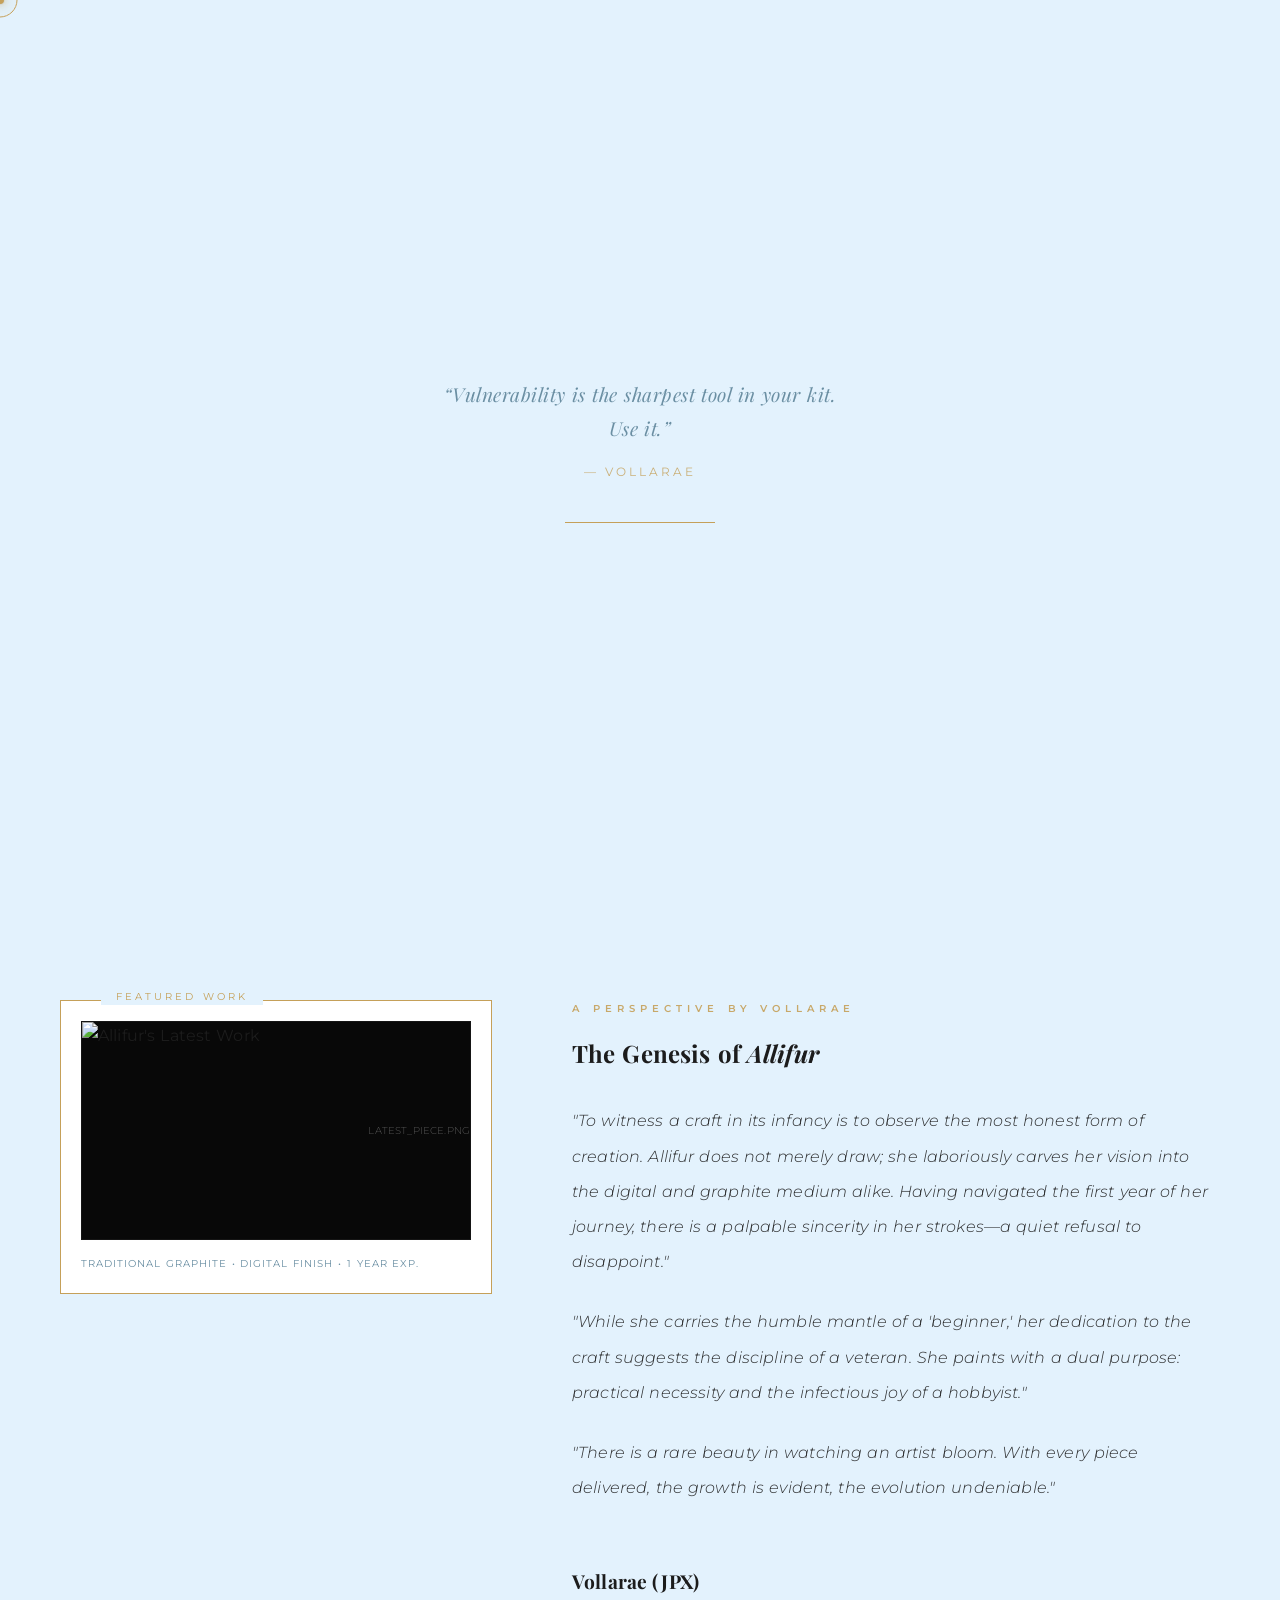
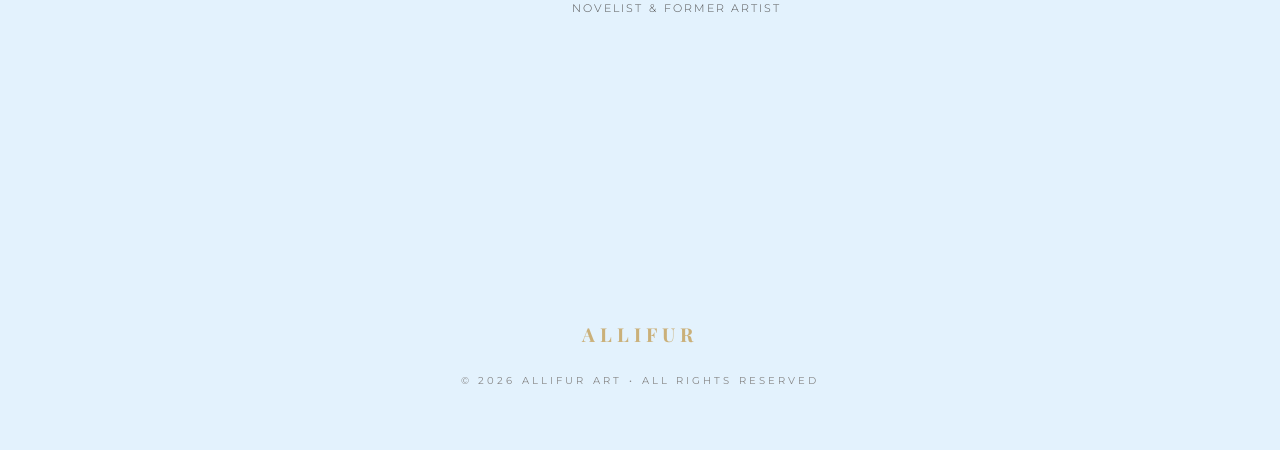
==== commit 79aba5e5: "Update index.html" ====
--- a/index.html
+++ b/index.html
@@ -4,15 +4,12 @@
     <meta charset="UTF-8">
     <meta name="viewport" content="width=device-width, initial-scale=1.0">
     <title>ALLIFUR | Traditional Illustrator</title>
-    
-    <link rel="preconnect" href="https://fonts.googleapis.com">
-    <link href="https://fonts.googleapis.com/css2?family=Montserrat:wght@300;400;600&family=Playfair+Display:ital,wght@0,700;1,400;1,700&display=swap" rel="stylesheet">
-    
+    <link href="https://fonts.googleapis.com/css2?family=Montserrat:wght@300;400;500;600&family=Playfair+Display:ital,wght@0,700;1,400;1,700&display=swap" rel="stylesheet">
     <link rel="stylesheet" href="style.css">
 </head>
-<body class="loading">
+<body>
 
-    <div id="preloader">
+     <div id="preloader">
         <div class="loader-content">
             <p id="quote-text"></p>
             <div class="loader-bar">
@@ -24,89 +21,89 @@
     <div class="cursor-dot"></div>
     <div class="cursor-outline"></div>
 
-    <nav class="glass-nav">
-        <div class="nav-container">
+    <nav class="navbar">
+        <div class="container" style="display: flex; justify-content: space-between; align-items: center; width: 100%;">
             <a href="index.html" class="logo">ALLIFUR</a>
             
+            <div class="menu-toggle">
+                <div class="line1"></div>
+                <div class="line2"></div>
+            </div>
+
             <ul class="nav-links">
                 <li><a href="index.html" class="active">Home</a></li>
                 <li><a href="commission.html">Commissions</a></li>
                 <li><a href="vouches.html">Vouches</a></li>
-                <li><a href="request.html" class="nav-btn">Inquiry</a></li>
+                <li><a href="request.html">Inquiry</a></li>
             </ul>
-
-            <div class="menu-toggle">
-                <div class="bar"></div>
-                <div class="bar"></div>
-                <div class="bar"></div>
-            </div>
         </div>
     </nav>
 
-    <main>
-        <section id="hero" class="hero-section reveal">
-            <div class="container">
-                <div class="hero-wrapper">
-                    <span class="sub-title">Fine Art & Illustration</span>
-                    <h1 class="h1-hero">Elegance in <i>Traditional</i> Pencil.</h1>
-                    <p class="hero-sub">
-                        Capturing character through high-fidelity sketches and curated digital finishing.
-                    </p>
-                    
-                    <div class="hero-btns">
-                        <a href="commission.html" class="btn btn-primary">VIEW SERVICES</a>
-                        <a href="vouches.html" class="btn btn-secondary">PORTFOLIO</a>
-                    </div>
+<main class="hero">
+    <div class="container reveal">
+        <div class="hero-wrapper">
+            <span class="sub-title">Fine Art & Illustration</span>
+            <h1 class="h1-hero">Elegance in <i>Traditional</i> Pencil.</h1>
+            <p class="text-dim" style="max-width: 500px; margin-bottom: 40px;">
+                Capturing character through high-fidelity sketches and curated digital finishing. 
+            </p>
+            
+            <div class="hero-btns" style="display: flex; gap: 20px;">
+                <a href="commission.html" class="btn btn-primary">VIEW SERVICES</a>
+                <a href="vouches.html" class="btn">PORTFOLIO</a>
+            </div>
+        </div>
+    </div>
+</main>
+        
+        <div class="scroll-indicator">
+            <div class="mouse"></div>
+        </div>
+    </main>
+
+<section class="about-section" style="padding: 100px 0; border-top: 1px solid var(--glass-border);">
+    <div class="container reveal">
+        <div class="editorial-grid">
+            
+            <div class="art-display-box">
+                <span class="box-label">Featured Work</span>
+                <div class="inner-frame">
+                    <img src="latest-piece.jpg" alt="Allifur's Latest Work" style="width:100%; height:100%; object-fit:cover;">
+                    <p class="text-dim" style="font-size: 0.6rem;">LATEST_PIECE.PNG</p>
+                </div>
+                <div style="margin-top: 15px; font-size: 0.65rem; letter-spacing: 1px; color: var(--accent);">
+                    TRADITIONAL GRAPHITE • DIGITAL FINISH • 1 YEAR EXP.
                 </div>
             </div>
-            
-            <div class="scroll-indicator">
-                <div class="mouse"></div>
-            </div>
-        </section>
 
-        <section class="about-section reveal">
-            <div class="container">
-                <div class="editorial-grid">
+            <div class="testimony-content">
+                <span class="sub-title">A Perspective by Vollarae</span>
+                <h2 class="h2-editorial" style="font-family: 'Playfair Display'; margin-bottom: 30px;">The Genesis of <i>Allifur</i></h2>
+                
+                <div class="quote-body">
+                    <p>"To witness a craft in its infancy is to observe the most honest form of creation. Allifur does not merely draw; she laboriously carves her vision into the digital and graphite medium alike. Having navigated the first year of her journey, there is a palpable sincerity in her strokes—a quiet refusal to disappoint."</p>
                     
-                    <div class="art-display-box">
-                        <span class="box-label">Featured Work</span>
-                        <div class="inner-frame">
-                            <img src="latest-piece.jpg" alt="Allifur's Latest Work">
-                            <p class="file-tag">LATEST_PIECE.PNG</p>
-                        </div>
-                        <div class="art-meta">
-                            TRADITIONAL GRAPHITE • DIGITAL FINISH • 1 YEAR EXP.
-                        </div>
-                    </div>
+                    <p>"While she carries the humble mantle of a 'beginner,' her dedication to the craft suggests the discipline of a veteran. She paints with a dual purpose: practical necessity and the infectious joy of a hobbyist."</p>
+                    
+                    <p>"There is a rare beauty in watching an artist bloom. With every piece delivered, the growth is evident, the evolution undeniable."</p>
+                </div>
 
-                    <div class="testimony-content">
-                        <span class="sub-title">A Perspective by Vollarae</span>
-                        <h2 class="h2-editorial">The Genesis of <i>Allifur</i></h2>
-                        
-                        <div class="quote-body">
-                            <p>"To witness a craft in its infancy is to observe the most honest form of creation. Allifur does not merely draw; she laboriously carves her vision into the digital and graphite medium alike."</p>
-                            
-                            <p>"While she carries the humble mantle of a 'beginner,' her dedication to the craft suggests the discipline of a veteran. There is a rare beauty in watching an artist bloom."</p>
-                        </div>
-
-                        <div class="testimony-footer">
-                            <p class="sig-name">Vollarae (JPX)</p>
-                            <p class="sig-title">Novelist & Former Artist</p>
-                        </div>
-                    </div>
-
+                <div class="testimony-footer" style="margin-top: 40px; border-top: 1px solid var(--glass-border); padding-top: 20px;">
+                    <p style="font-family: 'Playfair Display'; font-size: 1.2rem; font-weight: 700;">Vollarae (JPX)</p>
+                    <p class="text-dim" style="font-size: 0.7rem; letter-spacing: 2px; text-transform: uppercase;">Novelist & Former Artist</p>
                 </div>
             </div>
-        </section>
 
-        <footer>
-            <div class="container">
-                <span class="footer-logo">ALLIFUR</span>
-                <p class="footer-credits">© 2026 ALLIFUR ART • DEVELOPED BY VOLLARAE</p>
-            </div>
-        </footer>
-    </main>
+        </div>
+    </div>
+</section>
+
+    <footer>
+        <div class="container">
+            <span class="footer-logo">ALLIFUR</span>
+            <p class="footer-credits">© 2026 ALLIFUR ART • ALL RIGHTS RESERVED</p>
+        </div>
+    </footer>
 
     <script src="script.js"></script>
 </body>
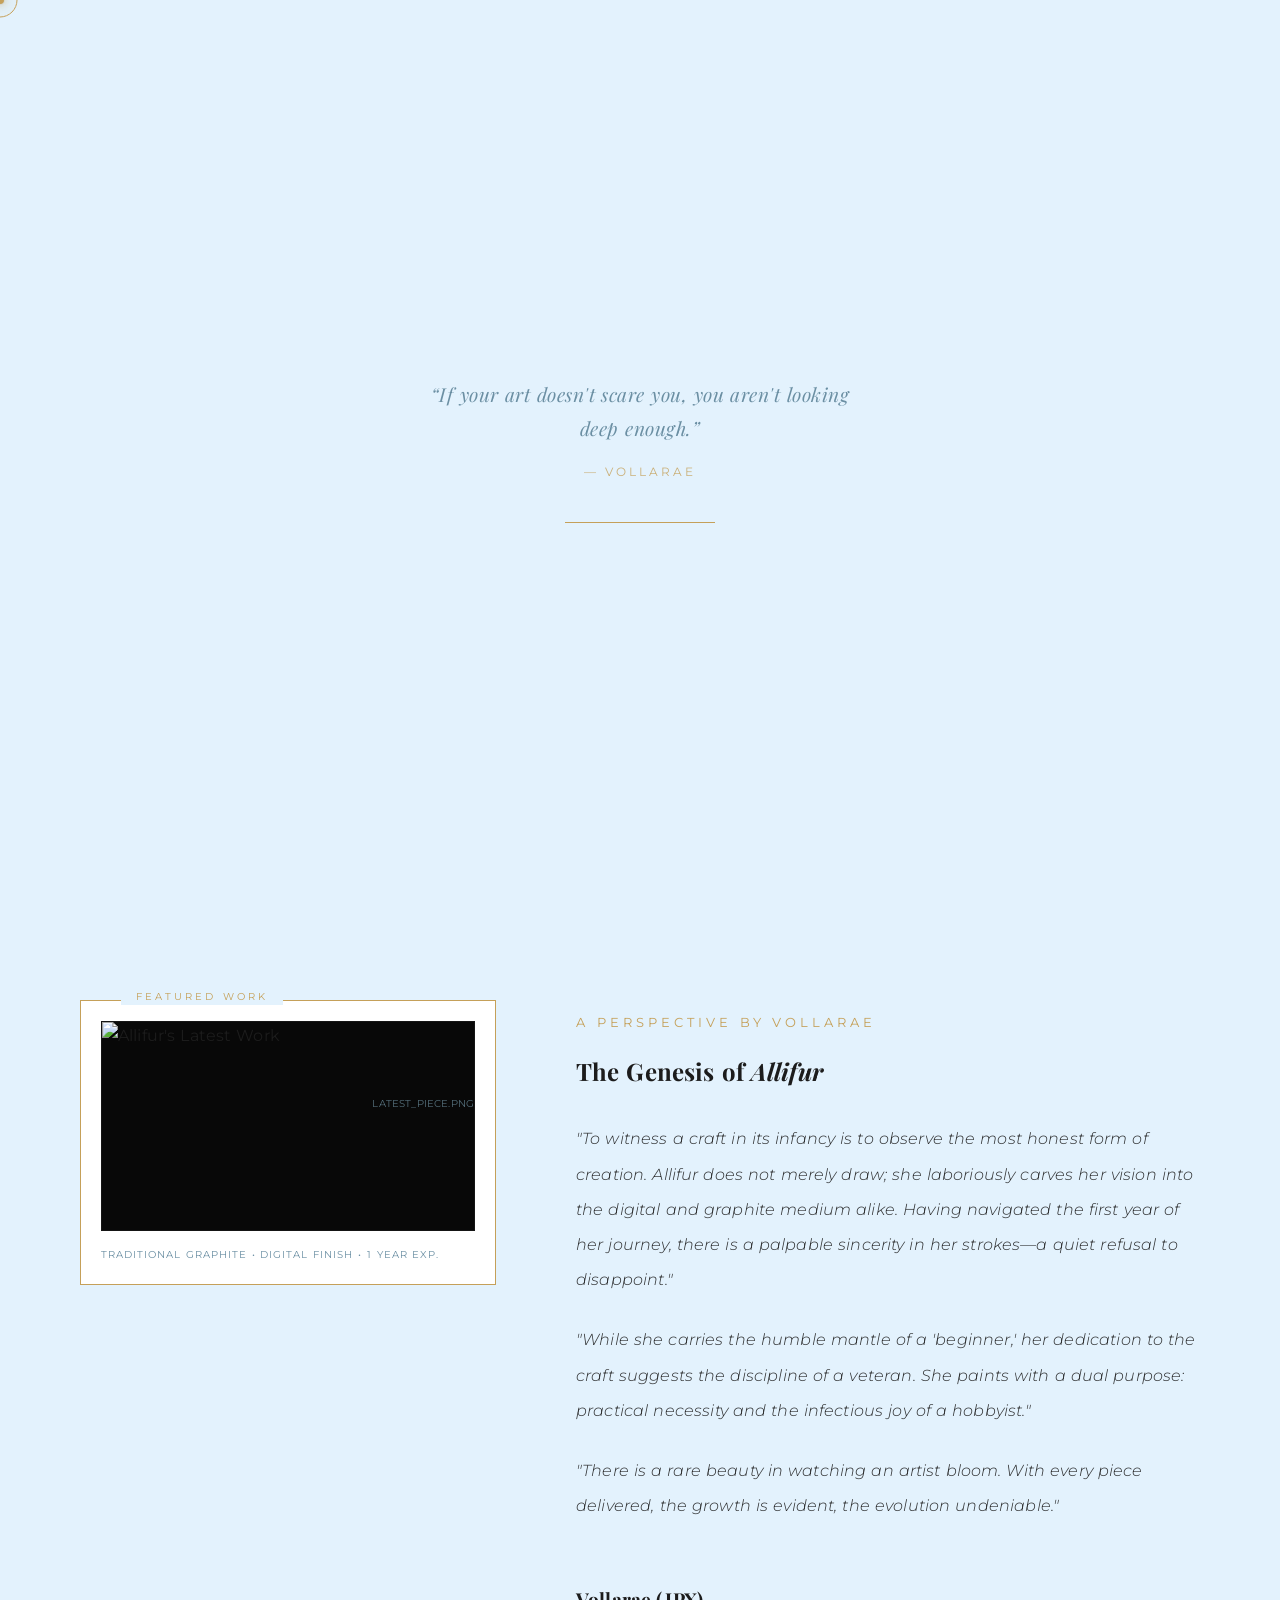
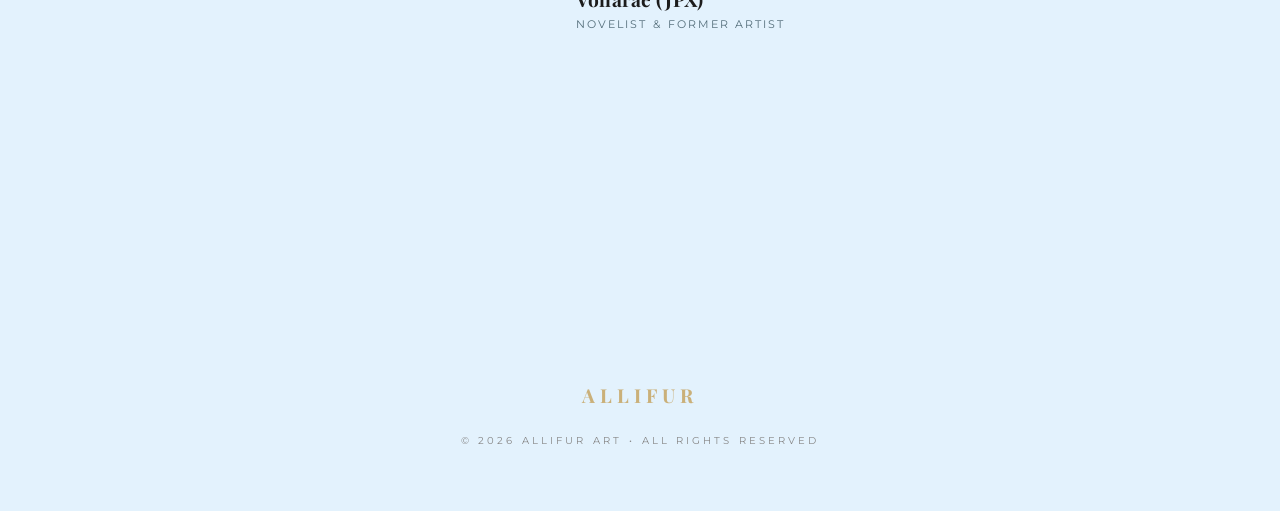
==== commit f77eb6de: "Update index.html" ====
--- a/index.html
+++ b/index.html
@@ -68,7 +68,7 @@
             <div class="art-display-box">
                 <span class="box-label">Featured Work</span>
                 <div class="inner-frame">
-                    <img src="latest-piece.jpg" alt="Allifur's Latest Work" style="width:100%; height:100%; object-fit:cover;">
+                    <img src="Traditional.png" alt="Allifur's Latest Work" style="width:100%; height:100%; object-fit:cover;">
                     <p class="text-dim" style="font-size: 0.6rem;">LATEST_PIECE.PNG</p>
                 </div>
                 <div style="margin-top: 15px; font-size: 0.65rem; letter-spacing: 1px; color: var(--accent);">
--- a/style.css
+++ b/style.css
@@ -50,10 +50,11 @@
 
 /* --- LAYOUT WRAPPER: KEEPS CONTENT CENTERED ON WIDE SCREENS --- */
 .container {
+    max-width: 1200px; /* Standard luxury width */
+    margin: 0 auto;    /* The horizontal centering secret */
+    padding: 0 40px;   /* Prevents content from hitting screen edges on mobile */
     width: 100%;
-    max-width: 1200px;
-    margin: 0 auto;
-    padding: 0 20px;
+    box-sizing: border-box;
 }
 
 /* --- CUSTOM GOLD SCROLLBAR --- */
@@ -199,9 +200,10 @@
 }
 
 .hero-wrapper {
-    position: relative;
-    z-index: 2;
-    max-width: 1200px;
+    display: flex;
+    flex-direction: column;
+    align-items: flex-start;
+    padding-top: 40px; /* Pushes content down so it's not under the Nav on PC */
 }
 
 /* --- PREVIEW SECTION: TRANSITION AREA BELOW HERO --- */
@@ -370,41 +372,44 @@
 
 /* Main Hero Heading: High-contrast serif with tight spacing */
 .h1-hero {
-    font-size: var(--fs-h1);
     font-family: 'Playfair Display', serif;
-    font-weight: 700;
-    line-height: 1.05;
-    letter-spacing: -0.03em; /* Creates a modern "compact" editorial look */
-    margin-bottom: 20px;
-    color: var(--text);
+    font-size: clamp(3rem, 8vw, 5.5rem); /* Forces it to stay large */
+    line-height: 1.1;
+    margin: 10px 0 25px 0;
+    display: block; /* Prevents "Elegance" from shrinking */
 }
 
 /* Italicized Hero Text: Usually used for names or emphasis */
 .h1-hero i {
+    font-style: italic;
     font-family: 'Playfair Display', serif;
-    font-style: italic;
     font-weight: 400;
-    color: var(--accent);
-    padding-right: 0.05em; /* Prevents italic slant from clipping */
-}
-
-/* Uppercase Sub-titles: Used for "VOLLARAE" labels or section headers */
+    color: #728FA1; /* Muted Blue-Grey */
+}
+
+/* Uppercase Sub-titles: Used for labels or section headers */
 .sub-title {
-    color: var(--accent-antique); /* Updated to Gold for consistent branding */
-    text-transform: uppercase;
-    font-size: 0.65rem;
-    font-weight: 600;
-    letter-spacing: 5px; /* Airy, luxury spacing */
-    display: block;
+    display: block !important; /* Forces to exist on all devices */
+    visibility: visible !important; 
+    opacity: 1 !important; /* Fixes disappearing issue */
+    font-size: 0.8rem;
+    letter-spacing: 4px;
+    text-transform: uppercase;
+    color: #C5A059;
+    /* CUT-OFF FIX: */
+    line-height: 1.6; /* Gives the letters headroom so tops aren't cut */
     margin-bottom: 15px;
-    opacity: 0.9;
+    padding-top: 5px; /* Extra safety buffer */
 }
 
 /* Secondary/Description Text */
 .text-dim {
-    color: var(--text-dim);
-    font-weight: 300;
-    line-height: 1.8;
+    font-size: 1.1rem;
+    line-height: 1.6;
+    color: #546E7A;
+    margin-bottom: 45px;
+    max-width: 550px;
+    display: block;
 }
 
 /* Global Link Behavior */
@@ -549,9 +554,10 @@
 }
 
 .btn-primary:hover {
-    background-color: transparent; /* Allows the ::before color to show */
-    box-shadow: 0 15px 40px rgba(197, 160, 89, 0.2);
     color: #fff;
+    background-color: transparent; /* This lets your 'before' or 'after' effect shine */
+    box-shadow: 0 15px 40px rgba(197, 160, 89, 0.3);
+    transform: translateY(-3px);
 }
 
 /* --- OUTLINE BUTTON: ELEGANT BORDER ONLY --- */
@@ -582,124 +588,222 @@
     transform: translateY(0);
 }
 
-/* --- 7. COMMISSION CARDS: THE GLASS GALLERY GRID --- */
-.comm-grid-container {
+/* --- 7. COMMISSION HTML --- */
+/* --- COMMISSION HERO --- */
+.comm-hero {
+    padding: 180px 20px 60px; /* Vertical clearance for fixed navbar */
+    text-align: center;
+    background: var(--bg);
+}
+
+.header-content {
+    max-width: 800px;
+    margin: 0 auto;
+}
+
+.sub-label {
+    font-size: 0.7rem;
+    letter-spacing: 5px; /* Spaced-out luxury look */
+    text-transform: uppercase;
+    color: var(--accent-antique);
+    display: block;
+    margin-bottom: 15px;
+}
+
+.editorial-title {
+    font-family: 'Playfair Display', serif;
+    font-size: clamp(2.5rem, 6vw, 4rem); /* Scales based on screen size */
+    margin-bottom: 20px;
+    line-height: 1.1;
+}
+
+.price-disclaimer {
+    font-size: 0.65rem;
+    letter-spacing: 1.5px;
+    text-transform: uppercase;
+    opacity: 0.6; /* Softens the legal text */
+}
+
+/* --- GRID LAYOUT --- */
+.comm-list-section {
+    padding: 0 40px 100px;
+    max-width: 1300px;
+    margin: 0 auto;
+}
+
+.comm-grid {
     display: grid;
-    /* Smart grid: will drop to 1 column on phones and 2/3 on desktop automatically */
-    grid-template-columns: repeat(auto-fit, minmax(320px, 1fr));
+    /* Cards won't shrink below 340px; fills available space */
+    grid-template-columns: repeat(auto-fit, minmax(340px, 1fr));
     gap: 40px;
-    width: 100%;
-    max-width: 1400px;
-    margin: 0 auto;
-}
-
+}
+
+/* --- BASE CARD --- */
 .comm-card {
-    background: var(--glass-surface); /* Frosted light blue/white */
-    border: 1px solid var(--glass-border);
-    backdrop-filter: blur(12px);
-    -webkit-backdrop-filter: blur(12px);
-    padding: 70px 50px;
+    /* Changed to a crisp white with higher opacity for better visibility */
+    background: rgba(255, 255, 255, 0.7); 
+    backdrop-filter: blur(20px); 
+    -webkit-backdrop-filter: blur(20px);
+    
+    /* Stronger initial border */
+    border: 1px solid rgba(197, 160, 89, 0.2); 
+    padding: 60px 50px;
     position: relative;
     display: flex;
     flex-direction: column;
-    transition: var(--transition-slow);
-    overflow: hidden; /* Clips the gold light-sweep effect */
-}
-
-/* THE "LIGHT-SWEEP": A cinematic gold shimmer on hover */
-.comm-card::before {
-    content: '';
+    
+    /* Soft shadow for depth */
+    box-shadow: 0 15px 35px rgba(107, 143, 163, 0.1);
+    transition: all 0.6s cubic-bezier(0.16, 1, 0.3, 1);
+}
+
+.comm-card:hover {
+    transform: translateY(-15px);
+    background: rgba(255, 255, 255, 0.9);
+    border-color: var(--accent-antique);
+    
+    /* Multi-layered glow: Blue-grey depth + Antique Gold radiance */
+    box-shadow: 
+        0 30px 60px rgba(107, 143, 163, 0.2), 
+        0 0 25px rgba(197, 160, 89, 0.2);
+}
+
+/* Featured card gets a permanent subtle glow */
+.comm-card.featured {
+    border: 1px solid rgba(197, 160, 89, 0.5);
+    box-shadow: 0 10px 30px rgba(197, 160, 89, 0.1);
+}
+
+.recom-tag {
     position: absolute;
-    top: 0; 
-    left: -150%;
-    width: 100%; 
-    height: 100%;
-    /* Gradient changed to Antique Gold shimmer */
-    background: linear-gradient(
-        90deg, 
-        transparent, 
-        rgba(197, 160, 89, 0.1), 
-        transparent
-    );
-    transition: 0.8s cubic-bezier(0.16, 1, 0.3, 1);
-}
-
-.comm-card:hover::before {
-    left: 150%;
-}
-
-.comm-card:hover {
-    transform: translateY(-15px) scale(1.01);
-    background: rgba(227, 242, 253, 0.95); /* Brightens on hover */
-    border-color: var(--accent-antique); /* Gold border glows on hover */
-    /* Updated shadow to feel "lighter" and more luxurious */
-    box-shadow: 0 30px 60px rgba(107, 143, 163, 0.15), 
-                0 0 20px rgba(197, 160, 89, 0.1);
-}
-
-/* --- FEATURED CARD: THE HIGHLIGHTED CHOICE --- */
-.comm-card.featured {
-    /* Stronger gold presence for the "Most Popular" or "Best" choice */
-    border-color: var(--accent-antique);
-    background: rgba(197, 160, 89, 0.03);
-}
-
-.comm-card.featured .tag {
-    position: absolute;
-    top: 0; 
-    right: 0;
-    background: var(--accent-antique); /* Gold background for the tag */
-    color: #fff;
+    top: -15px; /* Sits on the top edge */
+    right: 30px;
+    background: var(--accent-antique);
+    color: white;
+    padding: 6px 15px;
     font-size: 0.6rem;
-    padding: 8px 18px;
     font-weight: 700;
     letter-spacing: 2px;
     text-transform: uppercase;
 }
 
-/* --- 8. PRICE LIST: THE "MENU" STYLE LAYOUT --- */
-.price-list {
+/* --- SAMPLE IMAGE CONTAINER --- */
+.art-frame {
+    width: 100%;
+    aspect-ratio: 16/9;
+    background: #0d0d0d; /* Deeper black for contrast */
+    border: 1px solid rgba(197, 160, 89, 0.4);
+    display: flex;
+    align-items: center;
+    justify-content: center;
+    margin-bottom: 35px;
+    
+    /* Inner glow makes the black box feel "3D" */
+    box-shadow: inset 0 0 20px rgba(197, 160, 89, 0.15);
+    transition: 0.5s ease;
+}
+
+.comm-card:hover .art-frame {
+    border-color: var(--accent-antique);
+    box-shadow: inset 0 0 30px rgba(197, 160, 89, 0.3);
+    transform: scale(1.02);
+}
+
+.file-name {
+    font-size: 0.55rem;
+    letter-spacing: 3px;
+    color: rgba(197, 160, 89, 0.4);
+}
+
+/* --- PRICE LIST --- */
+.price-menu {
     list-style: none;
-    margin: 30px 0 40px 0;
-}
-
-.price-list li {
+    padding: 0;
+    margin: 30px 0;
+}
+
+.price-menu li {
     display: flex;
-    justify-content: space-between;
-    align-items: flex-end; /* Keeps the price aligned with the baseline of the text */
-    padding: 20px 0;
-    border-bottom: 1px solid var(--glass-border);
-}
-
-/* Service Name (Left Side) */
-.price-list li span:first-child {
+    align-items: baseline; /* Aligns text and numbers on the bottom */
+    margin-bottom: 15px;
+}
+
+.service-name {
     font-size: 0.75rem;
-    font-weight: 500;
-    text-transform: uppercase;
-    letter-spacing: 2.5px;
-    color: var(--text-soft); /* Subtle blue-grey */
-}
-
-/* The Price Tag (Right Side) */
-.price-list li span:last-child {
+    letter-spacing: 2px;
+    text-transform: uppercase;
+    color: var(--text-soft);
+    white-space: nowrap;
+}
+
+.dots {
+    flex: 1; /* Stretches to fill middle space */
+    border-bottom: 1px dotted rgba(197, 160, 89, 0.3);
+    margin: 0 15px;
+    height: 1px;
+}
+
+.price-value {
     font-family: 'Playfair Display', serif;
     font-size: 1.6rem;
     font-weight: 700;
-    color: var(--accent-antique); /* Gold highlights for the value */
-    line-height: 1;
-}
-
-/* Card Description: Editorial body text */
-.comm-desc {
-    font-size: 0.9rem;
-    color: var(--text);
-    line-height: 1.8;
-    margin-bottom: 30px;
-    font-weight: 300;
-    opacity: 0.9;
-}
-
-/* --- 9A. INQUIRY FORM: REFINED ARCHITECTURAL INPUTS --- */
+    color: var(--accent-antique);
+    transition: 0.3s ease;
+}
+
+/* Glow effect on hover */
+.comm-card:hover .price-value {
+    text-shadow: 0 0 10px rgba(197, 160, 89, 0.3);
+}
+
+/* --- BUTTONS --- */
+.comm-btn {
+    margin-top: auto;
+    display: block;
+    text-align: center;
+    padding: 20px;
+    text-decoration: none;
+    
+    /* Hollow state */
+    background: transparent;
+    border: 1px solid var(--accent-antique);
+    color: var(--accent-antique);
+    
+    font-size: 0.75rem;
+    font-weight: 700;
+    letter-spacing: 3px;
+    text-transform: uppercase;
+    transition: all 0.4s cubic-bezier(0.16, 1, 0.3, 1);
+    cursor: pointer;
+}
+
+/* Hover: Fills with Gold, Text turns White */
+.comm-btn:hover {
+    background: var(--accent-antique);
+    color: #fff;
+    box-shadow: 0 10px 20px rgba(197, 160, 89, 0.3);
+    transform: translateY(-3px);
+}
+
+/* Click/Active: Pushes down slightly and darkens */
+.comm-btn:active {
+    transform: translateY(1px);
+    background: #ac8a4d; /* Slightly darker gold */
+    box-shadow: 0 5px 10px rgba(197, 160, 89, 0.2);
+}
+
+/* Featured Button starts pre-filled */
+.comm-card.featured .comm-btn {
+    background: var(--accent-antique);
+    color: #fff;
+}
+
+.comm-card.featured .comm-btn:hover {
+    background: #1a1a1a; /* Flips to black for high-end contrast */
+    border-color: #1a1a1a;
+}
+
+/* --- 8A. INQUIRY FORM: REFINED ARCHITECTURAL INPUTS --- */
 .form-container {
     /* Muted deep-blue shadow instead of heavy black */
     box-shadow: 0 20px 50px rgba(107, 143, 163, 0.15); 
@@ -740,7 +844,7 @@
     box-shadow: 0 0 15px rgba(197, 160, 89, 0.15);
 }
 
-/* --- 9B. ELEGANT FORM COMPONENTS: CONTACT TILES --- */
+/* --- 8B. ELEGANT FORM COMPONENTS: CONTACT TILES --- */
 
 /* The label above the tiles (e.g., "PREFERRED CONTACT METHOD") */
 .elegant-label {
@@ -812,122 +916,477 @@
     opacity: 0.9;
 }
 
-/* --- 10A. GUIDELINES: ARCHITECTURAL CONTRACT STYLING --- */
-.guideline-block {
-    /* The vertical "thread" on the left */
-    border-left: 1px solid var(--glass-border);
-    padding: 0 0 40px 30px;
-    position: relative;
-    transition: var(--transition-slow);
-}
-
-/* The Animated Gold "Fill" on the vertical line */
-.guideline-block::before {
-    content: '';
-    position: absolute;
-    top: 0; 
-    left: -1px; /* Overlays perfectly on the border-left */
-    width: 1px; 
-    height: 0;
-    background: var(--accent-antique); /* Turns gold on hover */
-    transition: 1s cubic-bezier(0.16, 1, 0.3, 1);
-}
-
-.guideline-block:hover::before {
-    height: 100%;
-}
-
-.guideline-block h3 {
-    font-size: 0.75rem;
-    letter-spacing: 4px;
-    color: var(--accent-antique); /* Gold header */
-    margin-bottom: 15px;
-    text-transform: uppercase;
-    font-weight: 700;
-}
-
-.guideline-block p {
-    font-size: 0.95rem;
-    line-height: 1.9;
-    color: var(--text);
-    font-weight: 300;
-}
-
-/* Bold text inside guidelines for emphasis */
-.guideline-block b {
-    color: var(--text); /* Matches main text but adds weight */
-    font-weight: 600;
-    letter-spacing: 0.5px;
-}
-
-/* --- 10B. ACCORDION SYSTEM: COLLAPSIBLE GUIDELINES --- */
+/* --- 9. INQUIRY HTML --- */
+/* --- INQUIRY HERO --- */
+.request-section {
+    display: flex;
+    flex-direction: column;
+    align-items: center; /* Centers the internal flex items */
+    text-align: center;  /* Centers the text-based elements like headers */
+    padding-top: 220px !important; 
+    padding-bottom: 100px;
+}
+
+.editorial-header {
+    width: 100%;
+    max-width: 800px;
+    margin: 0 auto 80px;
+}
+
+.editorial-header h1 {
+    font-family: 'Playfair Display', serif;
+    font-size: clamp(2.5rem, 5vw, 3.5rem);
+    margin: 15px 0;
+}
+
+.thin-line {
+    width: 50px;
+    height: 1px;
+    background: var(--accent-antique);
+    margin: 30px auto;
+    opacity: 0.5;
+}
+
+.guidelines-accordion, 
+.form-container {
+    width: 100%;
+    max-width: 900px; /* Slightly narrower than the container for "breathing room" */
+    margin-left: auto;
+    margin-right: auto;
+    text-align: left; /* Keeps the text inside the boxes readable while the box itself is centered */
+}
+
+/* Mobile Fix: Stack them when the screen is too narrow */
+@media (max-width: 768px) {
+    .form-grid {
+        grid-template-columns: 1fr;
+    }
+}
+
+/* --- SLEEK ACCORDION --- */
 .guidelines-accordion {
-    border: 1px solid var(--glass-border);
-    background: var(--glass-surface); /* Frosted Sky Blue */
-    overflow: hidden;
-    max-width: 1000px;
-    margin: 0 auto;
-}
-
+    border: 1px solid rgba(197, 160, 89, 0.1); /* Very delicate frame */
+    background: rgba(255, 255, 255, 0.02);
+    backdrop-filter: blur(15px);
+    transition: border-color 0.5s ease, box-shadow 0.5s ease;
+}
+
+.guidelines-accordion.active {
+    border-color: rgba(197, 160, 89, 0.3);
+    box-shadow: 0 20px 50px rgba(0, 0, 0, 0.2); /* Deep shadow when open */
+}
+
+/* --- LUXE ACCORDION HEADER --- */
 .accordion-header {
-    background: rgba(227, 242, 253, 0.05) !important;
-    border-bottom: 1px solid var(--glass-border) !important;
-    padding: 25px 40px !important;
+    background: transparent !important;
+    border: none !important;
+    padding: 35px 40px !important;
     display: flex;
     justify-content: space-between;
     align-items: center;
     width: 100%;
     cursor: pointer;
-    transition: var(--transition-fast);
+    position: relative;
+    transition: all 0.5s cubic-bezier(0.16, 1, 0.3, 1);
+}
+
+/* The subtle gold border line at the bottom of the header */
+.accordion-header::after {
+    content: '';
+    position: absolute;
+    bottom: 0;
+    left: 40px;
+    right: 40px;
+    height: 1px;
+    background: linear-gradient(to right, transparent, rgba(197, 160, 89, 0.3), transparent);
+    transition: all 0.5s ease;
 }
 
 .accordion-header:hover {
-    background: rgba(255, 255, 255, 0.08) !important;
-    border-color: var(--accent-antique) !important; /* Gold glow on hover */
-}
-
-.accordion-header span {
-    color: var(--text-soft); /* Muted blue-grey */
+    background: rgba(197, 160, 89, 0.03) !important; /* Extremely faint gold glow */
+}
+
+.accordion-header:hover::after {
+    left: 0;
+    right: 0;
+    background: rgba(197, 160, 89, 0.6); /* Line expands and brightens */
+}
+
+.header-label {
+    font-family: 'Montserrat', sans-serif;
+    font-size: 0.75rem;
+    letter-spacing: 4px;
+    font-weight: 500;
+    color: var(--text-color);
+    text-transform: uppercase;
+    transition: letter-spacing 0.4s ease;
+}
+
+.accordion-header:hover .header-label {
+    letter-spacing: 5px; /* Subtle "expansion" effect on hover */
+    color: var(--accent-antique);
+}
+
+/* The Icon Fix: Targeting the .icon span in your HTML */
+.accordion-header .icon {
+    font-family: 'Montserrat', sans-serif;
+    font-size: 1.2rem;
+    font-weight: 300;
+    color: var(--accent-antique);
+    transition: transform 0.6s cubic-bezier(0.16, 1, 0.3, 1), opacity 0.4s;
+}
+
+/* When the accordion is active (Open) */
+.guidelines-accordion.active .icon {
+    transform: rotate(45deg); /* Your + becomes a clean X */
+    opacity: 0.8;
+}
+
+/* --- FORM STYLING --- */
+/* --- FORM TYPOGRAPHY --- */
+.elegant-label {
+    display: block;
+    font-family: 'Montserrat', sans-serif;
+    font-size: 0.65rem;
+    font-weight: 600;
+    letter-spacing: 3px;
+    text-transform: uppercase;
+    color: var(--accent-antique);
+    margin-bottom: 15px;
+    opacity: 0.9;
+}
+
+/* Subtle detail: adding a tiny gold dot before each label */
+.elegant-label::before {
+    content: '•';
+    margin-right: 10px;
+    font-size: 1rem;
+    vertical-align: middle;
+}
+
+.form-container {
+    /* A very pale, warm gold-tinted white */
+    background: rgba(255, 252, 245, 0.4) !important; 
+    
+    /* The blur is what makes it look expensive */
+    backdrop-filter: blur(15px);
+    -webkit-backdrop-filter: blur(15px);
+    
+    /* A thin, defined gold border */
+    border: 1px solid rgba(197, 160, 89, 0.2) !important;
+    
+    /* Soft elevation shadow */
+    box-shadow: 0 30px 60px rgba(0, 0, 0, 0.05);
+    
+    padding: 80px 60px !important;
+    position: relative;
+    z-index: 1;
+}
+
+/* Section Dividers */
+.form-group {
+    margin-bottom: 45px;
+    position: relative;
+}
+
+.form-grid {
+    display: grid;
+    grid-template-columns: 1fr 1fr; /* Two equal columns */
+    gap: 30px;
+    margin-bottom: 40px;
+}
+
+.elegant-label {
+    display: block;
+    font-size: 0.65rem;
     letter-spacing: 2px;
+    text-transform: uppercase;
+    color: var(--accent-antique);
+    margin-bottom: 12px;
+}
+
+/* Base Input Styles */
+/* --- MODERN INPUT STYLING --- */
+.custom-input, 
+.custom-select, 
+.custom-textarea {
+    width: 100%;
+    background: rgba(0, 0, 0, 0.05) !important; /* The "Recessed" Tint */
+    border: 1px solid rgba(197, 160, 89, 0.15) !important;
+    border-radius: 0 !important; /* Keep it sharp and editorial */
+    padding: 22px !important;
+    color: #222 !important; /* High contrast for readability */
+    font-family: 'Montserrat', sans-serif;
+    font-size: 0.9rem;
+    letter-spacing: 0.5px;
+    transition: all 0.4s cubic-bezier(0.16, 1, 0.3, 1);
+}
+
+/* Placeholder Styling */
+.custom-input::placeholder, 
+.custom-textarea::placeholder {
+    color: rgba(0, 0, 0, 0.3);
+    font-style: italic;
+    font-family: 'Playfair Display', serif;
+}
+
+/* Focus State: The "Glow" */
+.custom-input:focus, 
+.custom-textarea:focus {
+    background: rgba(255, 255, 255, 0.7) !important; /* Highlights the active field */
+    border-color: var(--accent-antique) !important;
+    box-shadow: 0 15px 35px rgba(197, 160, 89, 0.1);
+    transform: translateY(-2px); /* Subtle lift */
+    outline: none;
+}
+
+/* Custom Dropdown Arrow */
+.custom-select {
+    appearance: none;
+    -webkit-appearance: none;
+    background-image: url("data:image/svg+xml,%3Csvg xmlns='http://www.w3.org/2000/svg' width='12' height='12' viewBox='0 0 24 24' fill='none' stroke='%23c5a059' stroke-width='2' stroke-linecap='round' stroke-linejoin='round'%3E%3Cpath d='m6 9 6 6 6-6'/%3E%3C/svg%3E");
+    background-repeat: no-repeat;
+    background-position: right 20px center;
+}
+
+/* Force the cursor to recognize these as "hover-able" targets */
+.custom-input, 
+.custom-select, 
+.custom-textarea, 
+.method-tile, 
+.submit-btn, 
+.accordion-header {
+    cursor: none !important; /* This allows your custom dot to take over */
+}
+
+/* --- 10. GUIDELINES: ARCHITECTURAL CONTRACT STYLING --- */
+.accordion-content {
+    background: rgba(0, 0, 0, 0.2); /* Deepens the background for focus */
+    border-top: 1px solid rgba(197, 160, 89, 0.2);
+    box-shadow: inset 0 20px 40px rgba(0, 0, 0, 0.1); /* Subtle inner depth */
+}
+
+.guideline-grid {
+    padding: 60px 50px; /* More generous whitespace */
+    gap: 50px 30px; /* Wider vertical gap between rows */
+}
+
+.g-item {
+    border-left: 1px solid rgba(197, 160, 89, 0.15); /* Fainter gold line */
+    padding-left: 30px;
+    position: relative;
+    transition: all 0.5s ease;
+}
+
+.g-num {
+    font-size: 1.5rem; /* Larger, more elegant */
+    letter-spacing: 2px;
+    margin-bottom: 20px;
+    display: inline-block;
+    background: linear-gradient(to right, var(--accent-antique), #fff); /* Gold to white fade */
+    -webkit-background-clip: text;
+    -webkit-text-fill-color: transparent;
+}
+
+.g-item h3 {
+    color: #fff;
+    font-size: 0.8rem;
+    letter-spacing: 3px;
+    margin-bottom: 15px;
+    text-transform: uppercase;
+    font-weight: 600;
+}
+
+.g-item b {
+    color: var(--accent-antique); /* Gold highlights for keywords like NSFW or 100% */
+    font-weight: 600;
+}
+
+.g-item:hover {
+    border-left-color: var(--accent-antique);
+    transform: translateX(8px);
+    background: rgba(197, 160, 89, 0.02); /* Very faint gold wash on the background */
+}
+
+/* Subtle line animation under the header */
+.g-item::after {
+    content: '';
+    position: absolute;
+    bottom: -10px;
+    left: 30px;
+    width: 0;
+    height: 1px;
+    background: var(--accent-antique);
+    transition: width 0.4s ease;
+    opacity: 0.3;
+}
+
+.g-item:hover::after {
+    width: 40px;
+}
+
+/* --- THE SOVEREIGNTY CLAUSE --- */
+.rights-clause {
+    margin: 20px 40px 40px;
+    padding: 40px;
+    background: rgba(197, 160, 89, 0.05); /* Very soft gold wash */
+    border: 1px solid rgba(197, 160, 89, 0.2);
+    text-align: center;
+    position: relative;
+    overflow: hidden;
+}
+
+/* Adding a decorative "seal" or accent in the background */
+.rights-clause::before {
+    content: 'A'; /* Or use a logo icon if you have one */
+    position: absolute;
+    top: 50%;
+    left: 50%;
+    transform: translate(-50%, -50%);
+    font-family: 'Playfair Display', serif;
+    font-size: 8rem;
+    opacity: 0.03; /* Barely visible watermark */
+    pointer-events: none;
+}
+
+.rights-clause h4 {
+    font-size: 0.7rem;
+    letter-spacing: 4px;
+    color: var(--accent-antique);
+    text-transform: uppercase;
+    margin-bottom: 20px;
+    font-weight: 600;
+}
+
+.text-dim-italic {
+    font-family: 'Playfair Display', serif;
+    font-style: italic;
+    font-size: 1rem;
+    line-height: 1.8;
+    color: rgba(255, 255, 255, 0.7);
+    max-width: 600px;
+    margin: 0 auto;
+}
+
+/* --- ACCORDION SAFETY FOOTER --- */
+.safety-footer {
+    padding: 30px;
+    background: rgba(0, 0, 0, 0.3); /* Darker "anchor" for the bottom */
+    border-top: 1px solid rgba(197, 160, 89, 0.1);
+    text-align: center;
+}
+
+.agreement-text {
+    font-size: 0.6rem;
+    color: var(--accent-antique);
+    letter-spacing: 2px;
+    font-weight: 500;
+    opacity: 0.8;
+    text-transform: uppercase;
+}
+
+/* Ensure content fades in smoothly after the box expands */
+.accordion-content.open .guideline-grid,
+.accordion-content.open .rights-clause {
+    animation: fadeInContent 0.8s ease forwards;
+    animation-delay: 0.2s;
+    opacity: 0;
+}
+
+@keyframes fadeInContent {
+    from { opacity: 0; transform: translateY(10px); }
+    to { opacity: 1; transform: translateY(0); }
+}
+
+/* --- METHOD TILES --- */
+.contact-method-grid {
+    display: grid;
+    grid-template-columns: repeat(auto-fit, minmax(120px, 1fr));
+    gap: 10px;
+}
+
+.method-tile span {
+    background: transparent;
+    border: 1px solid rgba(197, 160, 89, 0.2);
+    color: rgba(197, 160, 89, 0.6);
+    padding: 15px 10px;
+    font-size: 0.65rem;
+    letter-spacing: 2px;
+    transition: all 0.4s ease;
+}
+
+.method-tile:hover span {
+    border-color: var(--accent-antique);
+    color: var(--accent-antique);
+    background: rgba(197, 160, 89, 0.05);
+}
+
+/* The Active/Selected Tile */
+.method-tile input:checked + span {
+    background: var(--accent-antique) !important;
+    color: #fff !important;
+    border-color: var(--accent-antique) !important;
+    box-shadow: 0 10px 20px rgba(197, 160, 89, 0.2);
+    transform: translateY(-2px);
+}
+
+/* --- SUBMIT BUTTON --- */
+/* --- THE SUBMIT ACTION --- */
+.submit-btn {
+    width: 100%;
+    background: transparent;
+    border: 1px solid var(--accent-antique);
+    color: var(--accent-antique);
+    padding: 25px !important;
     font-size: 0.75rem;
-    font-weight: 600;
-    text-transform: uppercase;
-}
-
-/* Icon/Arrow inside the header */
-.accordion-header::after {
-    content: '+';
-    color: var(--accent-antique);
-    font-size: 1.2rem;
-    transition: var(--transition-fast);
-}
-
-.accordion-content {
-    max-height: 0; /* Hidden by default */
-    opacity: 0;
-    overflow: hidden;
-    transition: all 0.6s cubic-bezier(0.16, 1, 0.3, 1);
-    background: rgba(107, 143, 163, 0.05); /* Very faint blue tint */
-}
-
-/* Logic for the 'open' class triggered by JS */
-.accordion-content.open {
-    max-height: 1500px; /* High enough to fit long rules */
-    opacity: 1;
-    padding: 40px;
-    border-top: 1px solid var(--glass-border);
-}
-
-/* --- 10C. ACCORDION ITEM STYLING --- */
-.g-item {
-    border-left: 1px solid var(--glass-border);
-    padding-left: 20px;
-    margin-bottom: 20px; /* Added for breathing room between rules */
-    transition: var(--transition-slow);
-}
-
-.g-item:hover {
-    border-left-color: var(--accent-antique); /* Subtle gold glow when hovering a specific rule */
+    font-weight: 700;
+    letter-spacing: 5px;
+    text-transform: uppercase;
+    margin-top: 40px;
+    cursor: pointer;
+    transition: all 0.5s cubic-bezier(0.16, 1, 0.3, 1);
+}
+
+.submit-btn:hover {
+    background: var(--accent-antique);
+    color: #fff;
+    box-shadow: 0 20px 40px rgba(197, 160, 89, 0.2);
+    transform: translateY(-5px);
+}
+
+/* --- Inquiry Mobile Fixes --- */
+@media (max-width: 768px) {
+    /* 1. Force the main container to ignore side margins */
+    .container {
+        padding-left: 0 !important;
+        padding-right: 0 !important;
+        max-width: 100% !important;
+    }
+
+    /* 2. Make the form box touch both edges of the screen */
+    .form-container {
+        width: 100% !important;
+        margin-left: 0 !important;
+        margin-right: 0 !important;
+        padding: 40px 20px !important; /* Keep vertical padding but reduce sides */
+        border-left: none !important;  /* Optional: remove side borders for a cleaner look */
+        border-right: none !important;
+    }
+
+    /* 3. Ensure the accordion guidelines also span full width */
+    .guidelines-accordion {
+        width: 100% !important;
+        margin-left: 0 !important;
+        margin-right: 0 !important;
+        border-left: none !important;
+        border-right: none !important;
+    }
+
+    /* 4. Adjust the contact method tiles to fit properly in the new space */
+    .contact-method-grid {
+        grid-template-columns: 1fr 1fr; /* Two per row on mobile for better visibility */
+        gap: 8px;
+    }
 }
 
 /* --- 11. FOOTER: THE CINEMATIC SIGN-OFF --- */
@@ -1169,6 +1628,57 @@
 
 /* --- 16. STRUCTURAL OVERRIDES: THE RESPONSIVE FIX --- */
 
+/* --- PC SPECIFIC ALIGNMENT --- */
+@media (min-width: 992px) {
+    .hero {
+        /* Using padding-top to ensure 'Fine Art' is always visible below nav */
+        padding: 180px 0 100px 0 !important; 
+        /* Removed fixed height */
+        height: auto !important; 
+        min-height: 100vh;
+        display: flex;
+        flex-direction: column;
+        align-items: flex-start;
+        overflow: visible !important; /* Ensures letters can breathe */
+    }
+
+    .hero-wrapper {
+        width: 100%;
+        max-width: 1000px;
+        /* Prevents the text from being cut off if it's too tall */
+        display: block; 
+    }
+
+    .h1-hero {
+        font-size: 5.5rem;
+        line-height: 1.2; /* Increased to stop the top of letters from cutting */
+        margin: 20px 0 40px 0;
+        overflow: visible;
+    }
+
+    .hero-btns {
+        display: flex !important;
+        flex-direction: row !important;
+        gap: 25px;
+        padding-bottom: 20px; /* Buffer at the bottom */
+    }
+
+    .btn {
+        flex: 0 0 auto !important;
+        width: 240px;
+        padding: 20px 0;
+    }
+}
+
+/* GLOBAL TOP-TEXT SAFETY */
+.sub-title {
+    display: block !important;
+    line-height: 2 !important; /* Maximum headroom for capital letters */
+    padding-top: 10px;
+    visibility: visible !important;
+    opacity: 1 !important;
+}
+
 /* Tablet & Small Laptop (992px) */
 @media (max-width: 992px) {
     .editorial-grid {
@@ -1195,8 +1705,8 @@
     }
 }
 
-/* Phones & Portrait Tablets (768px) */
-@media (max-width: 768px) {
+/* Phones & Portrait Tablets (600px) */
+@media (max-width: 600px) {
 
     /* 1. TYPOGRAPHY: Shrink headers so they don't cause side-scrolling */
     .h2-editorial {
@@ -1243,19 +1753,35 @@
     /* 6. BUTTONS: The "Hero" buttons should stack or sit side-by-side */
     .hero-btns {
         display: flex;
-        justify-content: center;
-        gap: 12px;
-        flex-wrap: wrap; 
+        flex-direction: column;
         width: 100%;
-    }
-
-    .btn {
-        flex: 1; 
-        min-width: 140px; 
-        max-width: 100%; /* Allows them to go full-width on tiny phones */
-    }
-
-    /* 7. SPECIAL BOXES: The Legal/Sovereignty Clause */
+        margin-top: 20px;
+        gap: 15px; /* Tighter gap for mobile */
+    }
+
+.btn {
+    padding: 16px 20px;
+    text-decoration: none;
+    margin-left: 0 !important;
+    font-size: 0.7rem;
+    font-weight: 600;
+    letter-spacing: 2px;
+    text-transform: uppercase;
+    transition: all 0.4s ease;
+    display: inline-flex;
+    align-items: center;
+    justify-content: center;
+    width: 100%;
+    min-width: 200px; /* Ensures buttons are consistent size */
+}
+
+    /* 7. ADJUST MAIN HEADER SIZE */
+    .h1-hero {
+        font-size: 3.2rem; 
+        line-height: 1.05;
+    }
+    
+    /* 8. SPECIAL BOXES: The Legal/Sovereignty Clause */
     .rights-clause {
         margin: 0 10px 30px 10px;
         padding: 20px;
@@ -1326,13 +1852,24 @@
     box-shadow: 0 20px 40px rgba(107, 143, 163, 0.2);
 }
 
+/* --- THE VOUCH CARD FRAME --- */
 .vouch-card {
-    background: var(--glass-surface);
-    border: 1px solid var(--glass-border);
-    padding: 40px;
+    background: rgba(255, 255, 255, 0.4); /* Glassmorphism look */
+    backdrop-filter: blur(15px);
+    border: 1px solid rgba(197, 160, 89, 0.1);
+    border-left: 4px solid var(--accent-antique); /* The "Editorial" signature line */
+    padding: 50px 40px;
+    margin-bottom: 40px;
     position: relative;
-    transition: var(--transition-slow);
-    overflow: hidden;
+    transition: all 0.5s cubic-bezier(0.16, 1, 0.3, 1);
+    box-shadow: 0 10px 30px rgba(0, 0, 0, 0.02);
+}
+
+.vouch-card:hover {
+    transform: translateY(-8px);
+    background: rgba(255, 255, 255, 0.6);
+    box-shadow: 0 30px 60px rgba(197, 160, 89, 0.1);
+    border-color: rgba(197, 160, 89, 0.3);
 }
 
 .vouch-clickable {
@@ -1348,73 +1885,73 @@
 /* Content Styling */
 .client-name {
     font-family: 'Playfair Display', serif;
-    font-size: 1.8rem;
-    margin-bottom: 5px;
-    color: var(--text);
+    font-size: 2.2rem; /* Increased for editorial impact */
+    margin-bottom: 8px;
+    color: #1a1a1a;
+    font-weight: 400;
 }
 
 .client-title {
     display: block;
-    font-size: 0.65rem;
+    font-size: 0.6rem; /* Smaller but more spaced out */
     color: var(--accent-antique);
     text-transform: uppercase;
-    letter-spacing: 2px;
-    margin-bottom: 25px;
+    letter-spacing: 4px; /* Double the spacing for luxury feel */
+    margin-bottom: 35px;
+    opacity: 0.8;
 }
 
 .vouch-quote {
-    color: var(--text-soft);
+    color: #4a4a4a;
+    font-family: 'Playfair Display', serif; /* Matching the header font */
     font-style: italic;
-    line-height: 1.8;
-    margin-bottom: 30px;
-    font-size: 0.95rem;
+    line-height: 2; /* More breathing room for long quotes */
+    margin-bottom: 40px;
+    font-size: 1.1rem;
 }
 
 /* --- LIGHTBOX / OVERLAY --- */
 .vouch-overlay {
-    display: none; /* Triggered by JS */
+    background: rgba(255, 255, 255, 0.1) !important; /* Transparent base */
+    backdrop-filter: blur(20px) saturate(150%); /* High-end blur */
+    -webkit-backdrop-filter: blur(20px) saturate(150%);
+    display: none; 
     position: fixed;
     inset: 0;
-    background: rgba(227, 242, 253, 0.98); /* Sky blue tinted backdrop */
-    backdrop-filter: blur(25px);
     z-index: 9999;
-    padding: 40px;
-    justify-content: center;
-    align-items: center;
+    padding: 20px;
     cursor: zoom-out;
 }
 
 .overlay-wrapper {
-    position: relative;
-    max-width: 900px;
-    width: 95%;
-    background: var(--bg);
-    border: 1px solid var(--accent-antique);
-    padding: 20px;
-    box-shadow: 0 40px 100px rgba(0,0,0,0.2);
+    background: rgba(255, 252, 245, 0.8) !important; /* Antique Frost tint */
+    border: 1px solid rgba(197, 160, 89, 0.2) !important;
+    padding: 80px 60px; /* Much larger padding for the "Plaque" look */
+    max-width: 800px;
+    box-shadow: 0 50px 100px rgba(0, 0, 0, 0.1);
+    transform: scale(0.95);
+    transition: transform 0.6s cubic-bezier(0.16, 1, 0.3, 1);
 }
 
 /* THE X BUTTON */
+/* --- MINIMALIST CLOSE --- */
 .overlay-close {
-    position: fixed;
-    top: 30px;
-    right: 30px;
-    width: 50px;
-    height: 50px;
-    background: var(--accent-antique);
-    color: #fff;
-    display: flex;
-    align-items: center;
-    justify-content: center;
-    font-size: 1.5rem;
-    border-radius: 50%;
-    cursor: pointer;
-    z-index: 10000;
-    transition: transform 0.3s cubic-bezier(0.175, 0.885, 0.32, 1.275);
+    position: absolute; /* Move inside wrapper or keep fixed */
+    top: 40px;
+    right: 40px;
+    width: 30px;
+    height: 30px;
+    background: transparent !important; /* Remove the solid circle */
+    color: var(--accent-antique);
+    font-family: 'Montserrat', sans-serif;
+    font-weight: 200;
+    font-size: 2rem;
+    transition: opacity 0.3s, transform 0.4s;
 }
 
 .overlay-close:hover {
-    transform: rotate(90deg) scale(1.1);
+    transform: rotate(90deg);
+    opacity: 0.6;
 }
 
 /* Mobile fix for Masonry */
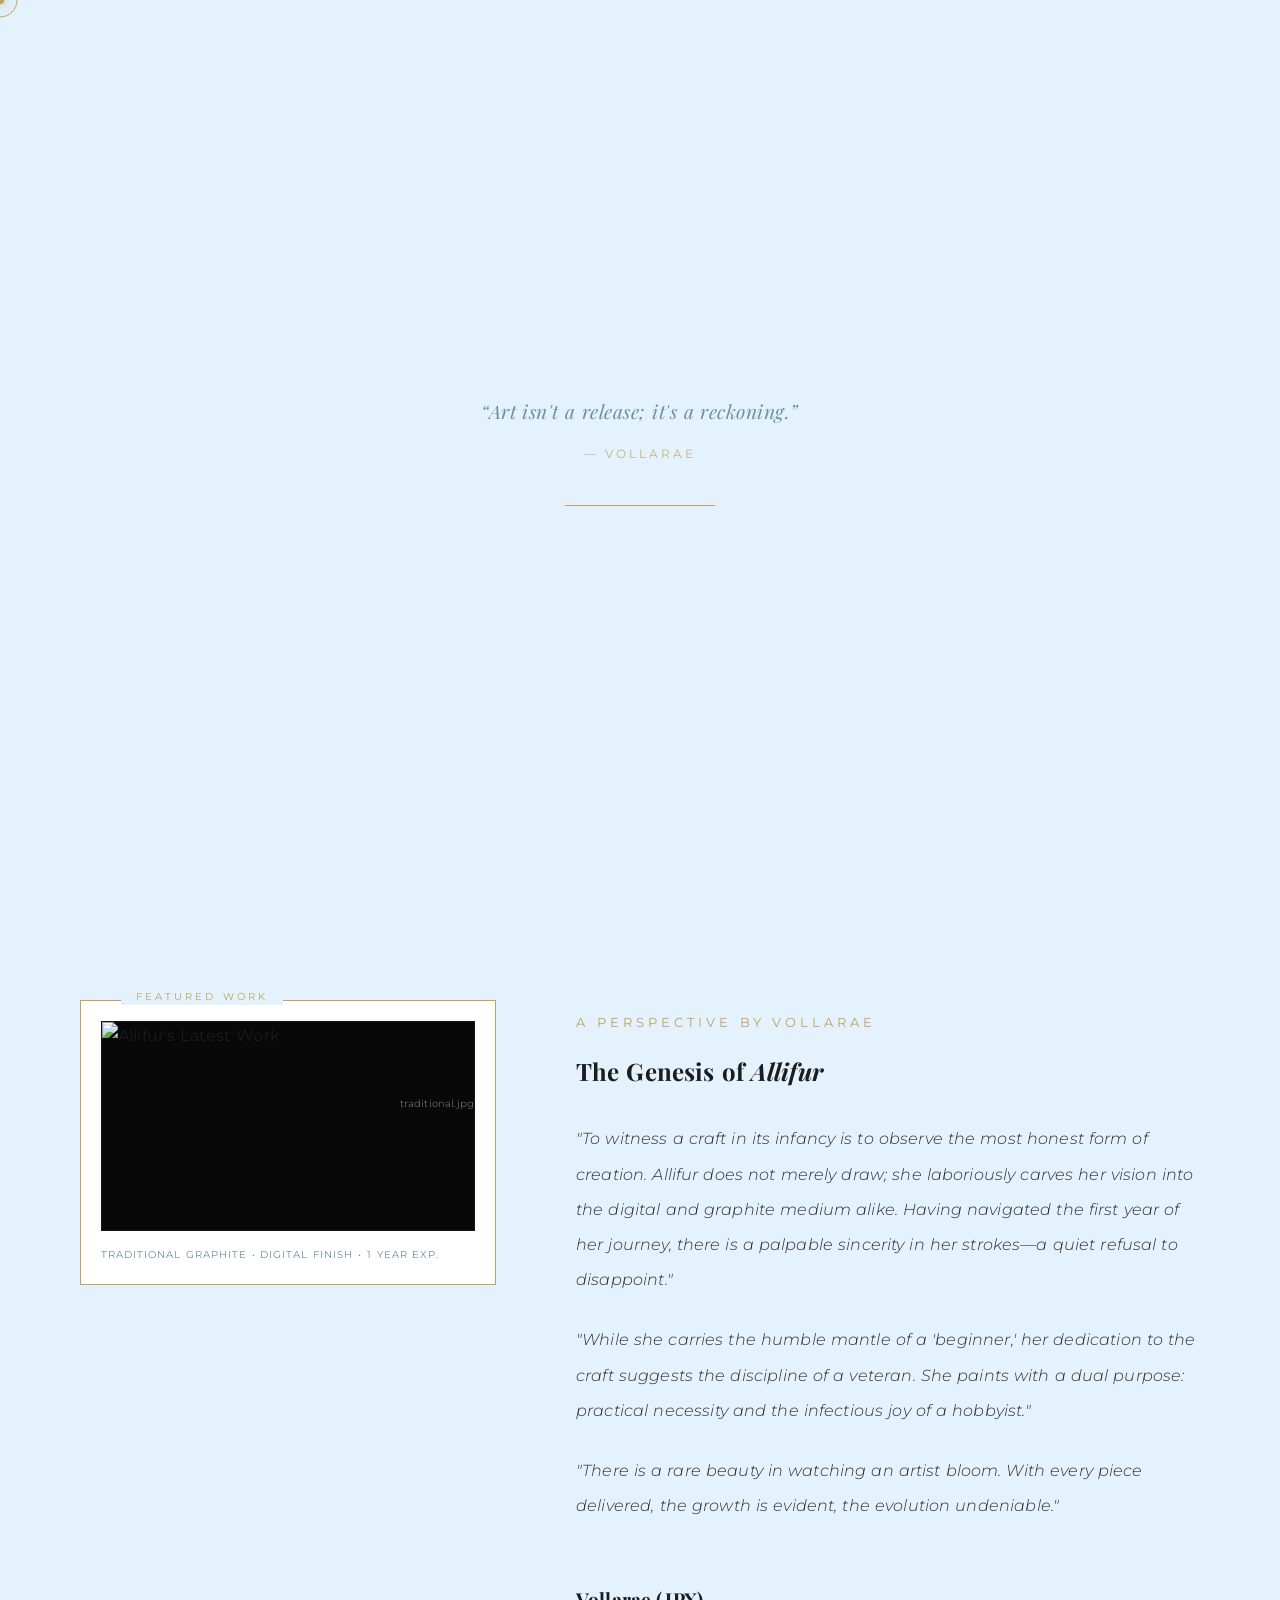
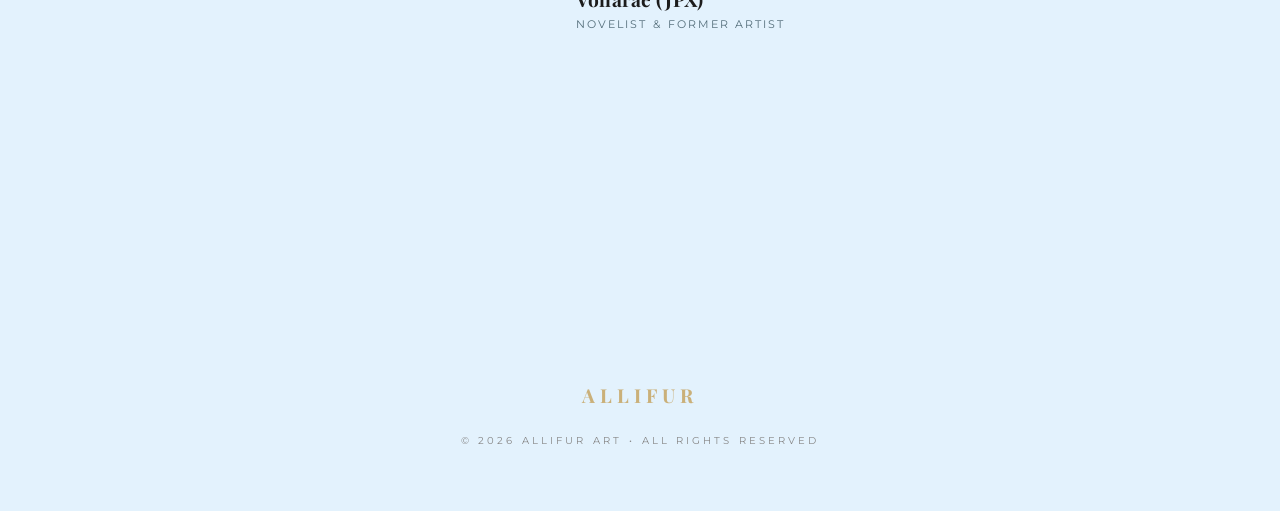
==== commit 7077ddfc: "Update index.html" ====
--- a/index.html
+++ b/index.html
@@ -68,8 +68,8 @@
             <div class="art-display-box">
                 <span class="box-label">Featured Work</span>
                 <div class="inner-frame">
-                    <img src="Traditional.png" alt="Allifur's Latest Work" style="width:100%; height:100%; object-fit:cover;">
-                    <p class="text-dim" style="font-size: 0.6rem;">LATEST_PIECE.PNG</p>
+                    <img src="traditional.jpg" alt="Allifur's Latest Work" style="width:100%; height:100%; object-fit:cover;">
+                    <p class="text-dim" style="font-size: 0.6rem;">traditional.jpg</p>
                 </div>
                 <div style="margin-top: 15px; font-size: 0.65rem; letter-spacing: 1px; color: var(--accent);">
                     TRADITIONAL GRAPHITE • DIGITAL FINISH • 1 YEAR EXP.
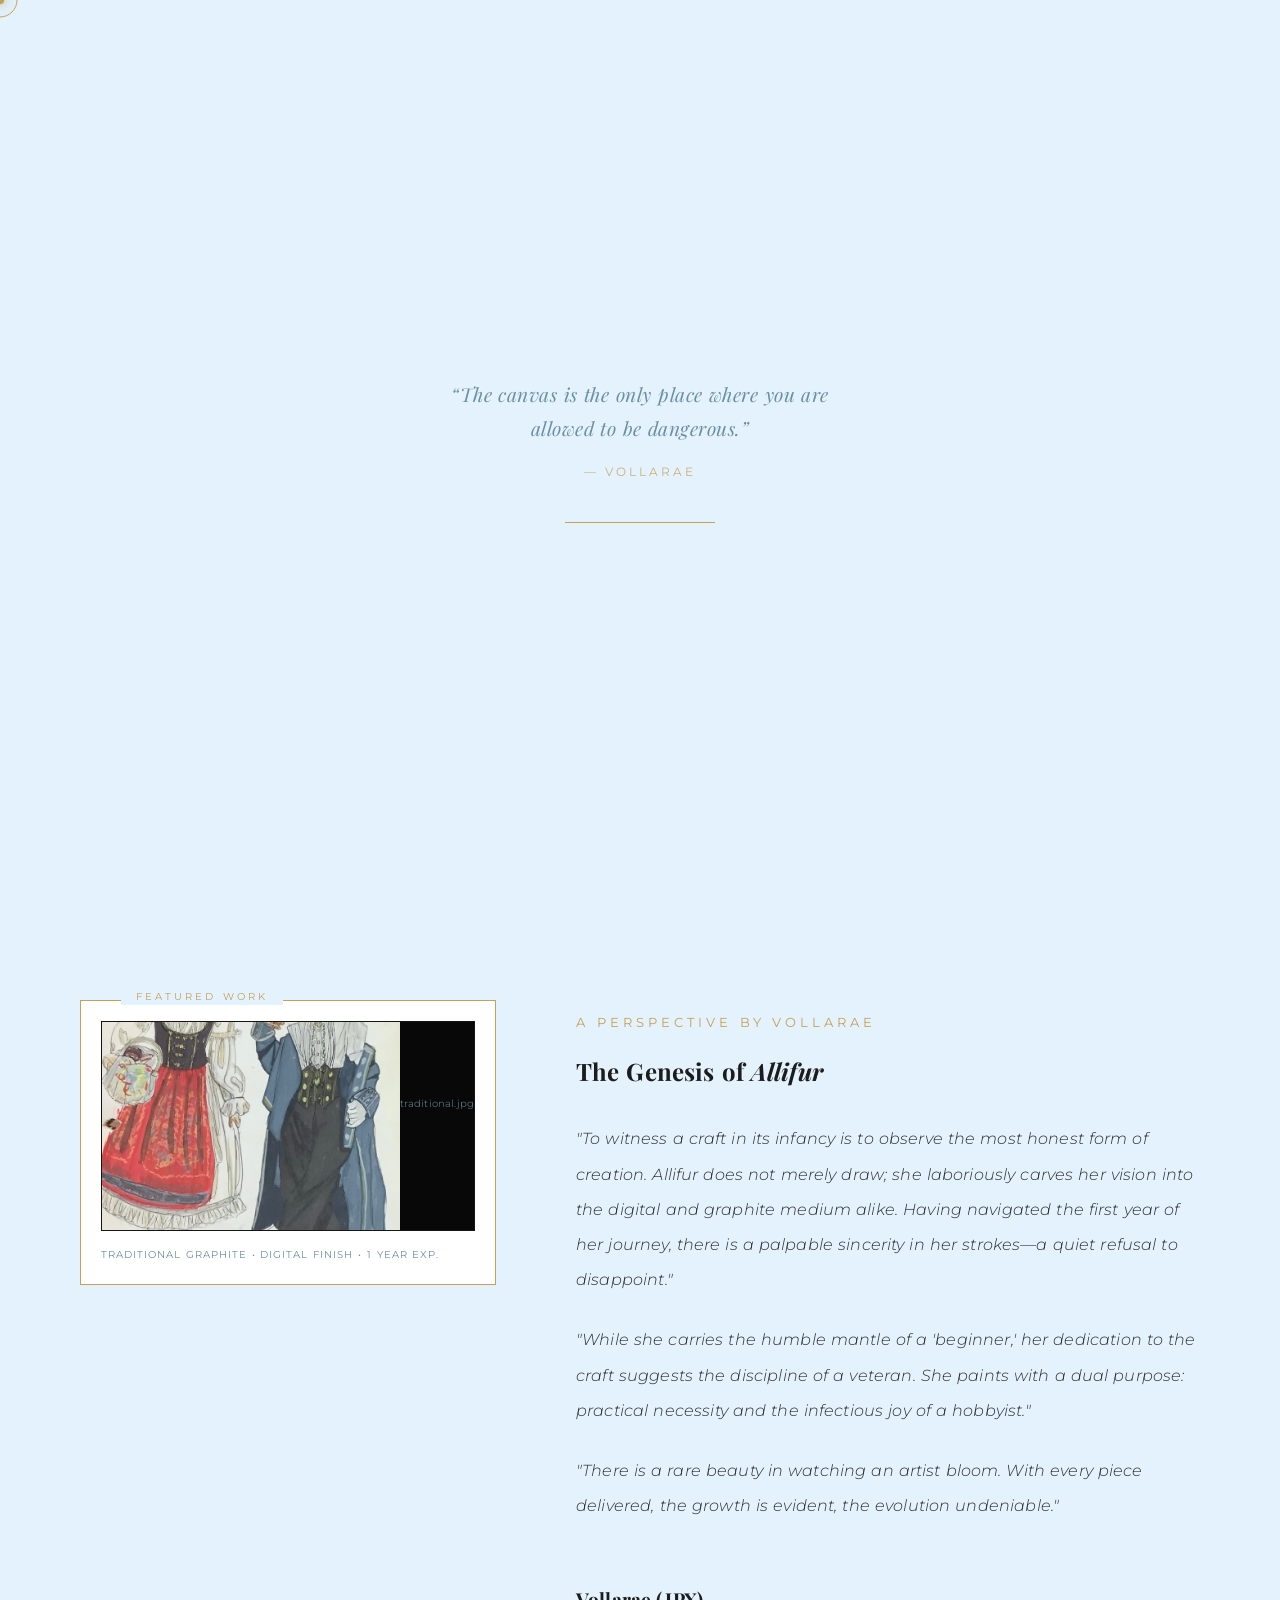
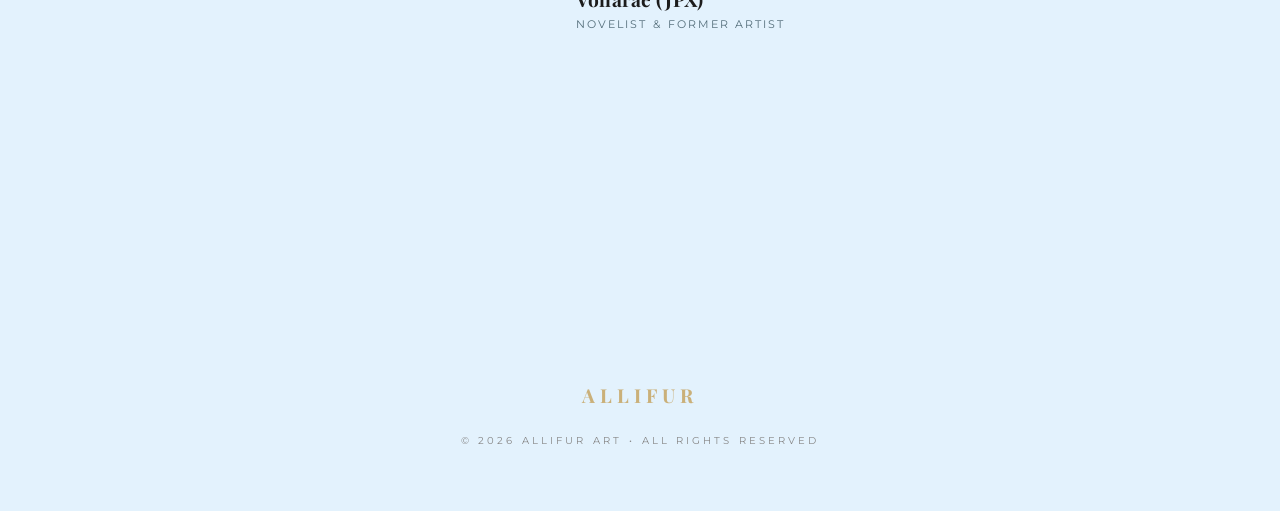
==== commit 447fa1aa: "Update index.html" ====
--- a/index.html
+++ b/index.html
@@ -68,7 +68,7 @@
             <div class="art-display-box">
                 <span class="box-label">Featured Work</span>
                 <div class="inner-frame">
-                    <img src="traditional.jpg" alt="Allifur's Latest Work" style="width:100%; height:100%; object-fit:cover;">
+                    <img src="images/traditional.jpg" alt="Allifur's Latest Work" style="width:100%; height:100%; object-fit:cover;">
                     <p class="text-dim" style="font-size: 0.6rem;">traditional.jpg</p>
                 </div>
                 <div style="margin-top: 15px; font-size: 0.65rem; letter-spacing: 1px; color: var(--accent);">
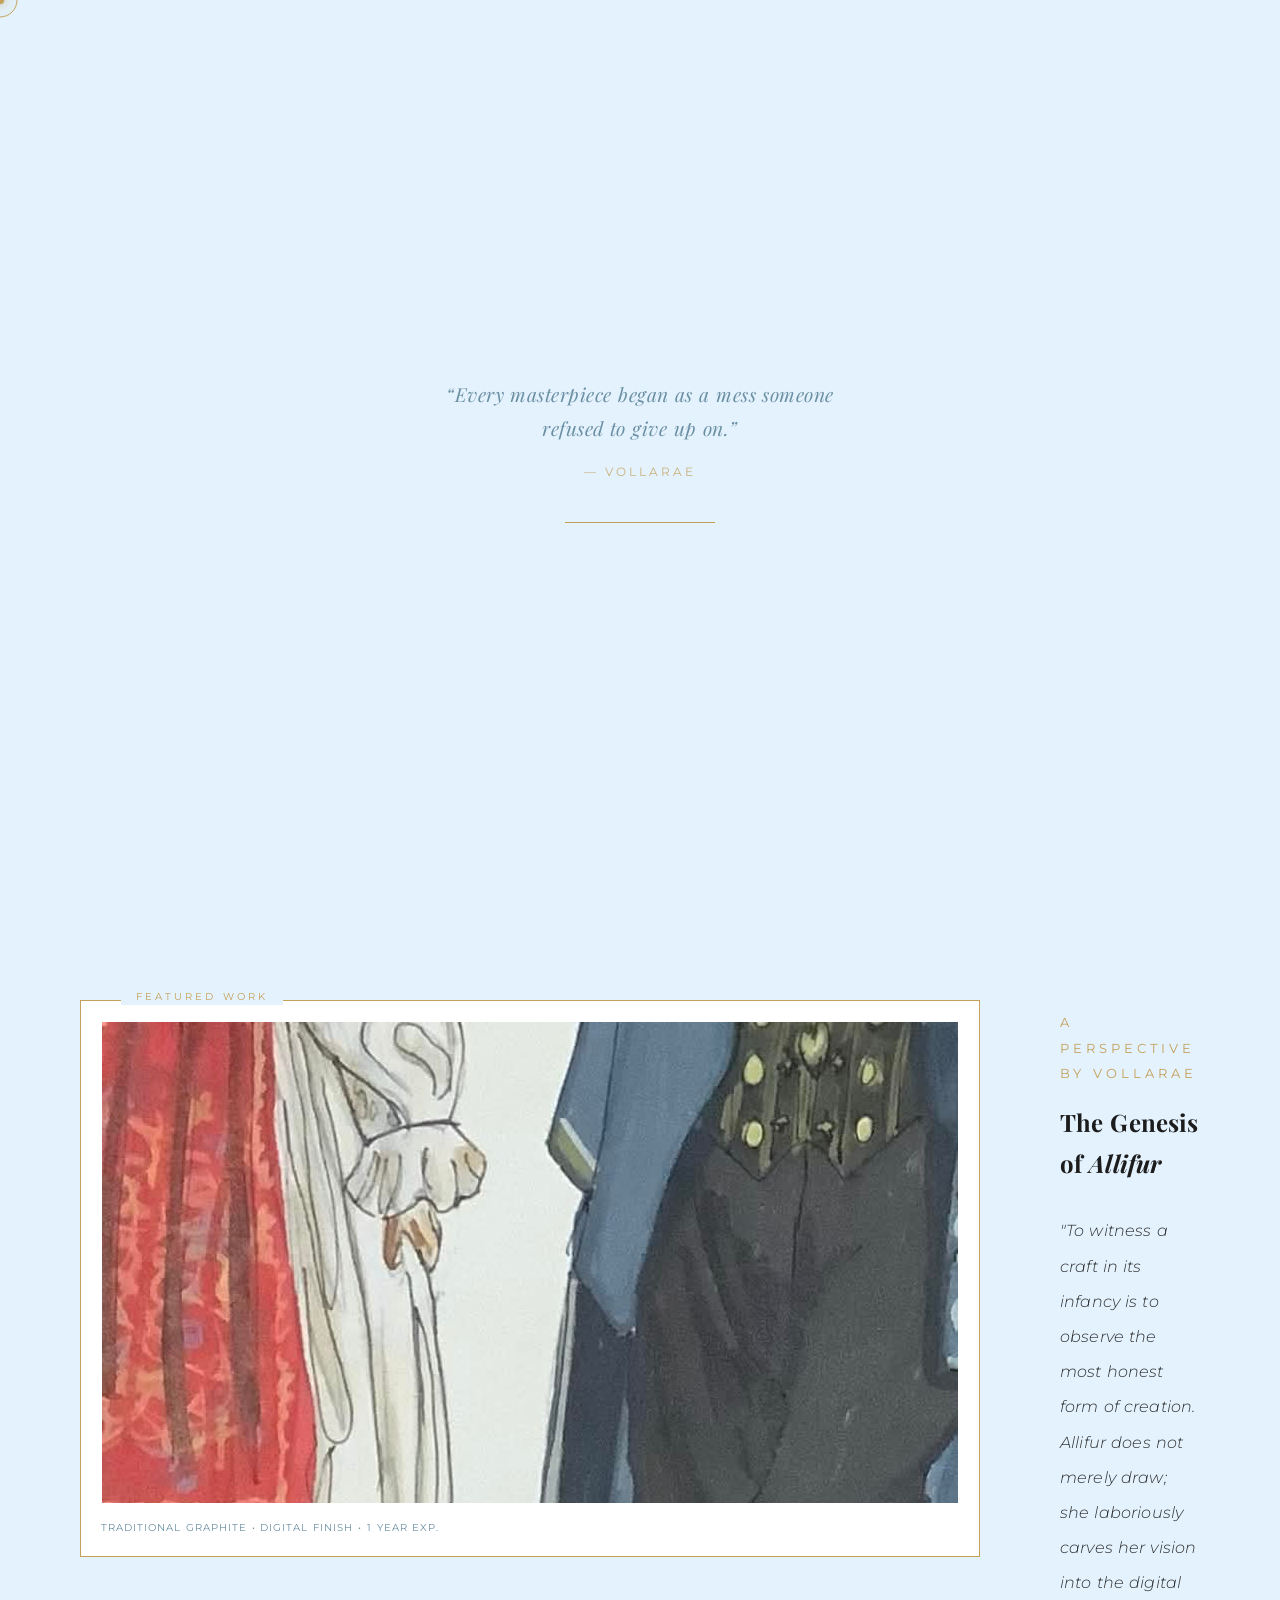
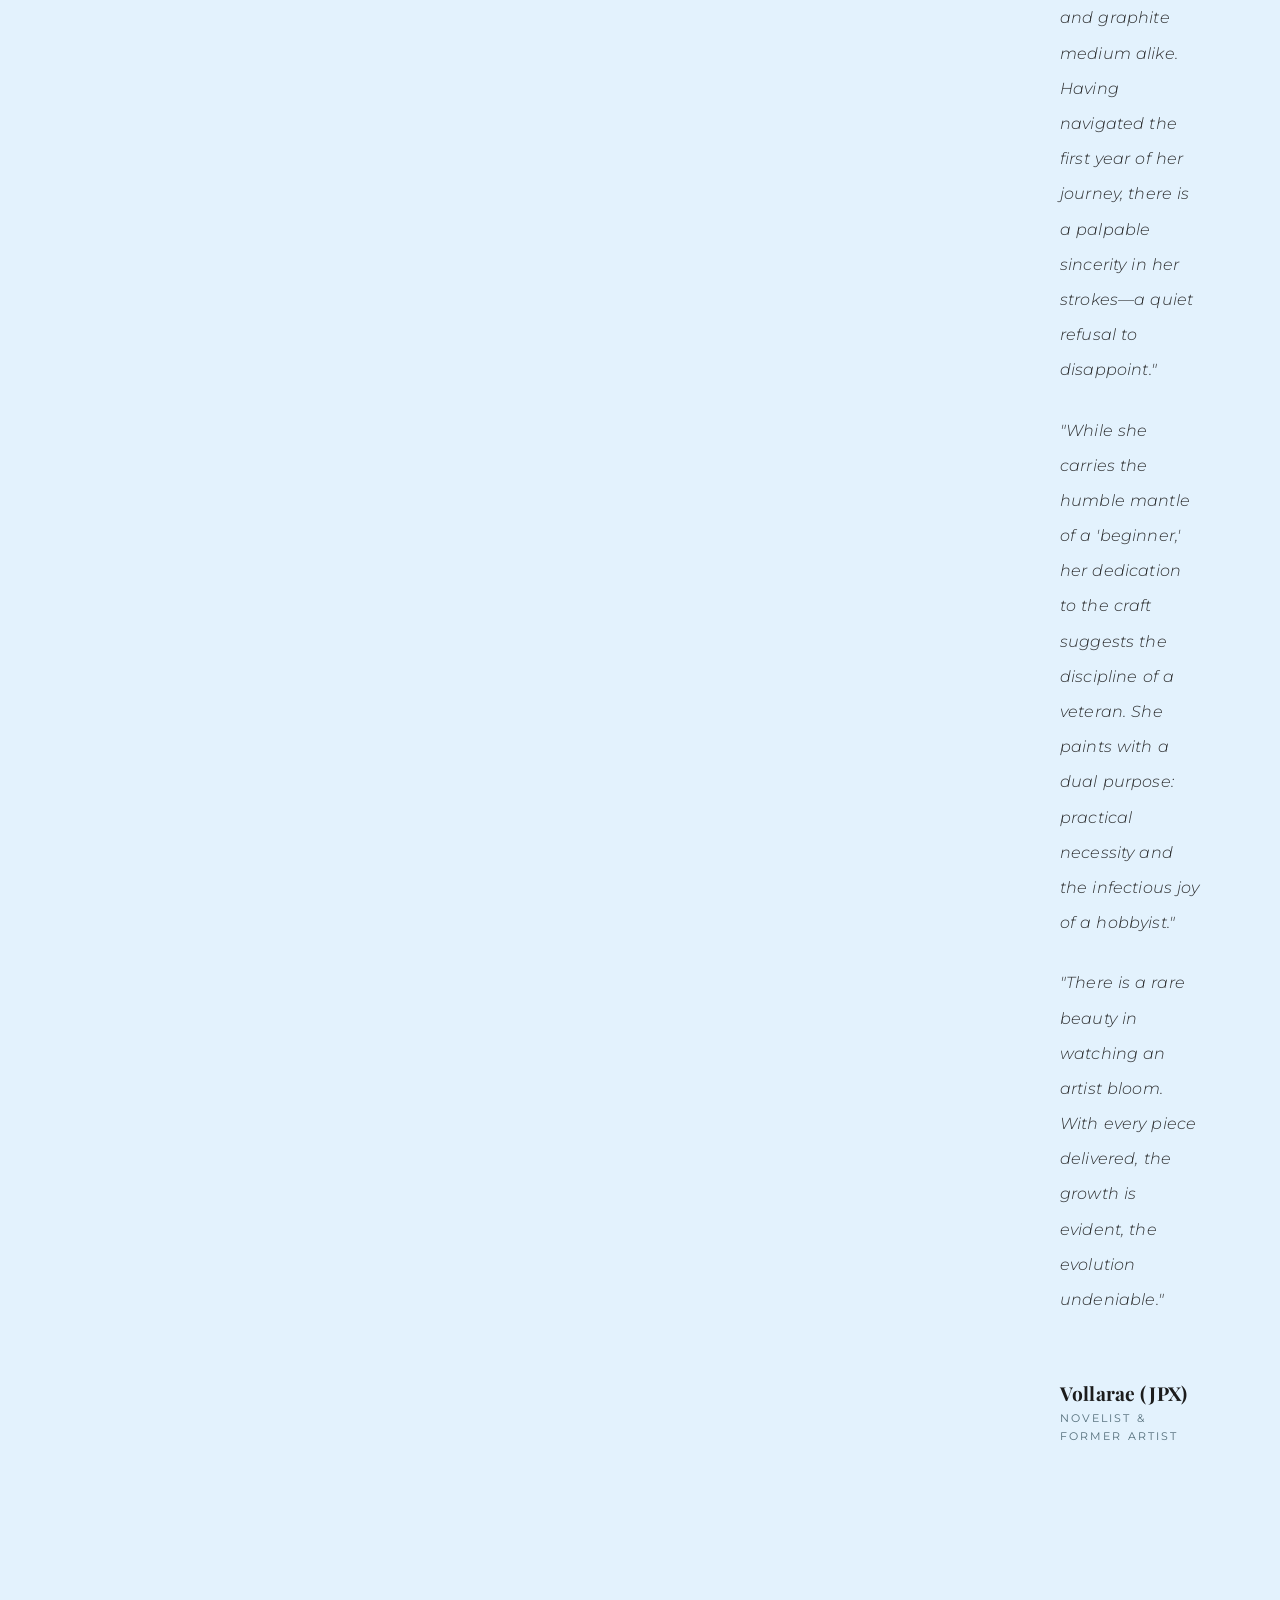
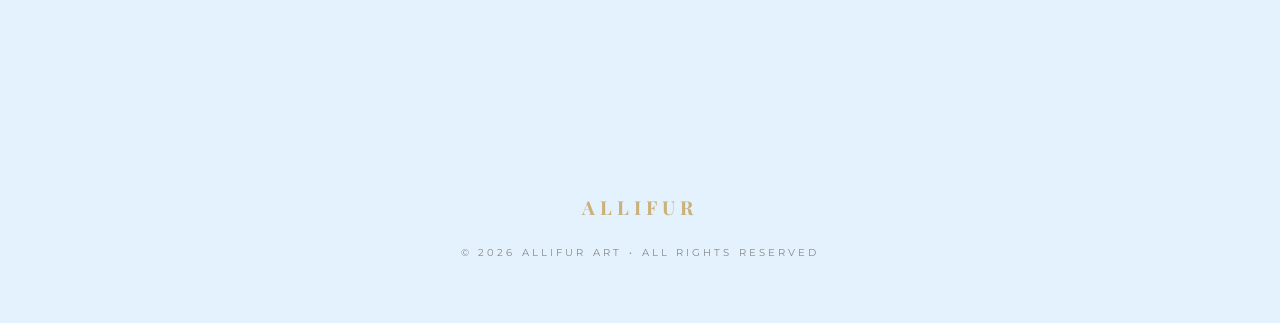
==== commit d09bc5c4: "Update index.html" ====
--- a/index.html
+++ b/index.html
@@ -68,9 +68,9 @@
             <div class="art-display-box">
                 <span class="box-label">Featured Work</span>
                 <div class="inner-frame">
-                    <img src="images/traditional.jpg" alt="Allifur's Latest Work" style="width:100%; height:100%; object-fit:cover;">
-                    <p class="text-dim" style="font-size: 0.6rem;">traditional.jpg</p>
-                </div>
+    <img src="images/traditional.jpg" alt="Allifur's Latest Work">
+    <p class="text-dim" style="font-size: 0.6rem;">traditional.jpg</p>
+</div>
                 <div style="margin-top: 15px; font-size: 0.65rem; letter-spacing: 1px; color: var(--accent);">
                     TRADITIONAL GRAPHITE • DIGITAL FINISH • 1 YEAR EXP.
                 </div>
